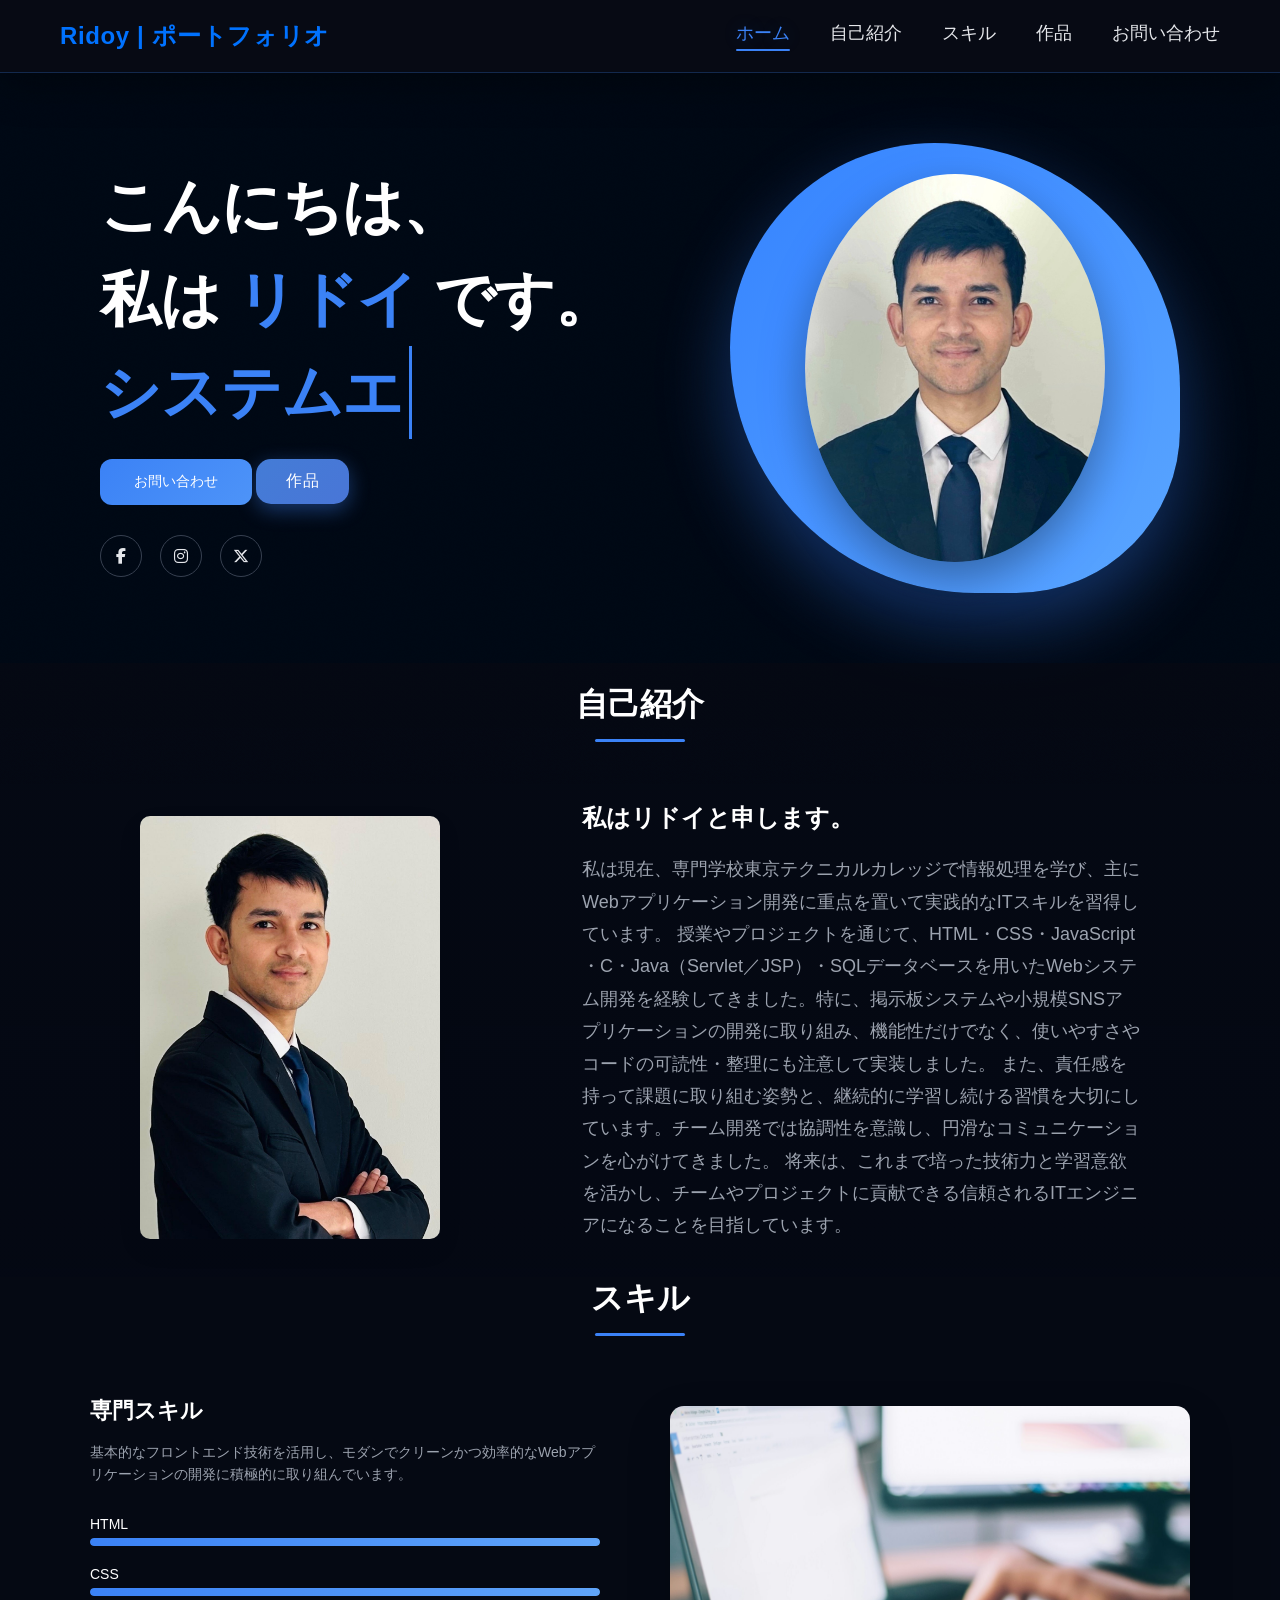
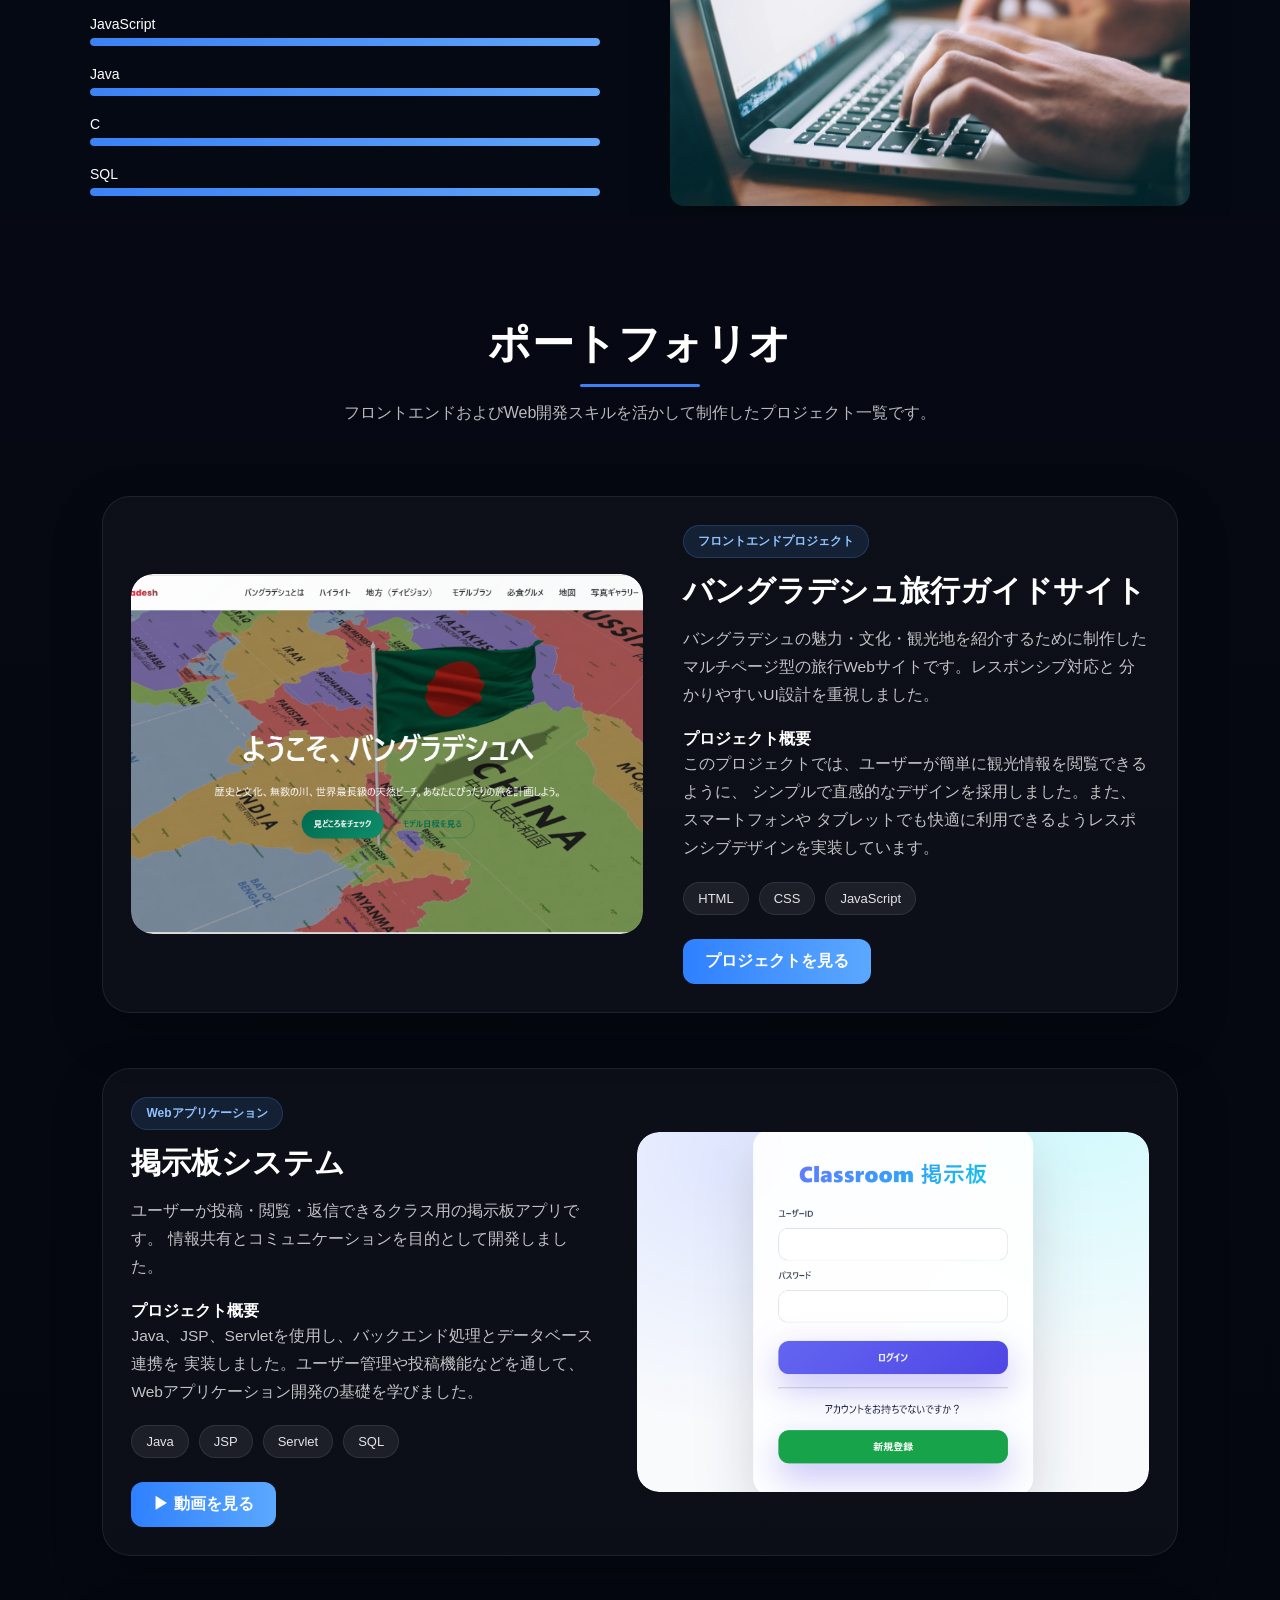
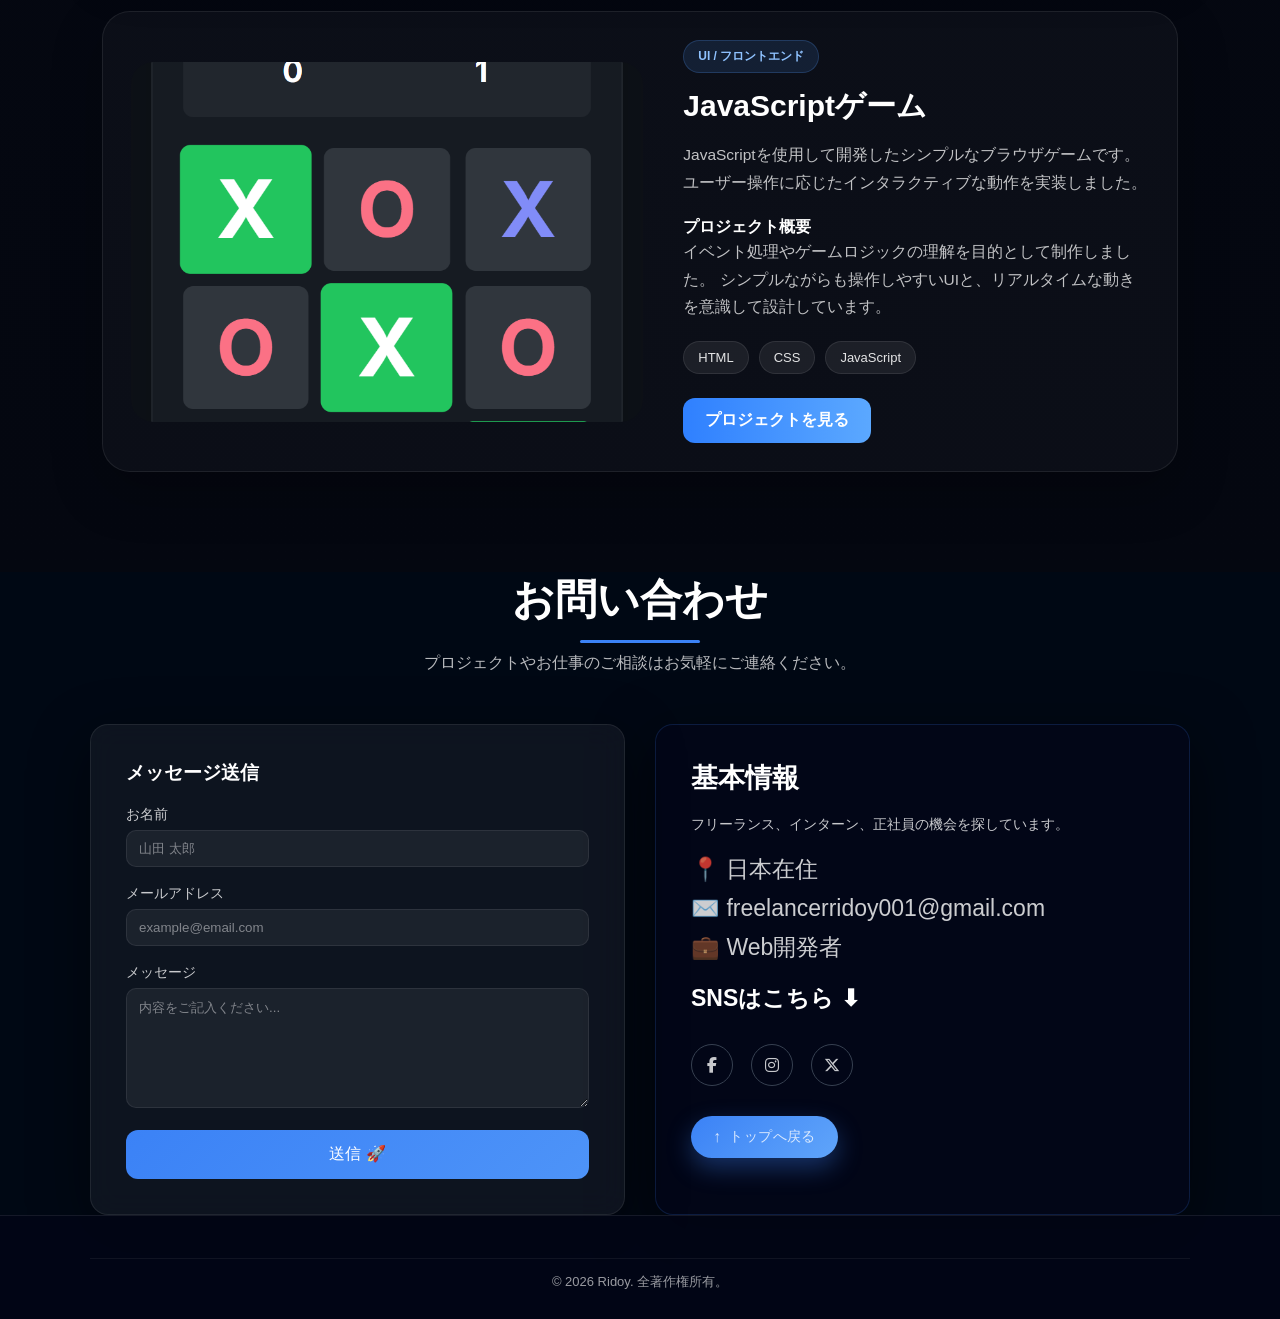
==== index.html @ 570abae8 "add portfolio files" ====
<!DOCTYPE html>
<html lang="ja">
<head>
  <meta charset="UTF-8">
  <title>Ridoy | Webデザイナー</title>
  <link rel="stylesheet" href="style.css">
  <link rel="stylesheet"
      href="https://cdnjs.cloudflare.com/ajax/libs/font-awesome/6.5.1/css/all.min.css">
</head>

<body data-theme="dark" id="top">
  <canvas id="particlesCanvas" aria-hidden="true"></canvas>
  <div class="scroll-progress" id="scrollProgress"></div>

<header class="navbar">
  <div class="logo">Ridoy | ポートフォリオ</div>
 <nav id="navLinks">
  <a class="active" href="#home">ホーム</a>
  <a href="#about">自己紹介</a>
  <a href="#skills">スキル</a>
  <a href="#work">作品</a>
  <a href="#contact">お問い合わせ</a>
</nav>
</header>

<section class="hero" id="home">
  <div class="hero-left">
    <h1 class="title">
      こんにちは、<br>
      私は <span class="accent">リドイ</span> です。<br>
      <span class="typing" id="typingRole" data-roles="システムエンジニア,Webデザイナー,プログラマー">Webデザイナー</span>
    </h1>

<button class="btn" id="contactBtn">お問い合わせ</button>

<a class="workbtn" href="#work">
  作品
</a>

    <div class="social">
      <a href="https://www.facebook.com/ridoyjapan" target="_blank" aria-label="Facebook">
        <i class="fab fa-facebook-f"></i>
      </a>

      <a href="https://www.instagram.com/ridoyjapan" target="_blank" aria-label="Instagram">
        <i class="fab fa-instagram"></i>
      </a>

      <a href="https://x.com/Ridoyx2001" target="_blank" aria-label="X">
        <i class="fab fa-x-twitter"></i>
      </a>
    </div>
  </div>

  <div class="hero-right">
    <div class="blob">
      <img src="images/Ridoy_latest.JPG" alt="プロフィール">
    </div>
  </div>
</section>

<section class="about-section" id="about">
  <h2>自己紹介</h2>

  <div class="about-content">
    <div class="about-image">
      <img src="images/Ridoy aboutnew.jpg" alt="プロフィール画像">
    </div>

    <div class="about-text">
      <h3>私はリドイと申します。</h3>
      <p>
        私は現在、専門学校東京テクニカルカレッジで情報処理を学び、主にWebアプリケーション開発に重点を置いて実践的なITスキルを習得しています。

授業やプロジェクトを通じて、HTML・CSS・JavaScript</br>・C・Java（Servlet／JSP）・SQLデータベースを用いたWebシステム開発を経験してきました。特に、掲示板システムや小規模SNSアプリケーションの開発に取り組み、機能性だけでなく、使いやすさやコードの可読性・整理にも注意して実装しました。

また、責任感を持って課題に取り組む姿勢と、継続的に学習し続ける習慣を大切にしています。チーム開発では協調性を意識し、円滑なコミュニケーションを心がけてきました。

将来は、これまで培った技術力と学習意欲を活かし、チームやプロジェクトに貢献できる信頼されるITエンジニアになることを目指しています。
      </p>
    </div>
  </div>
</section>

<section class="skills-section" id="skills">
  <h2>スキル</h2>

  <div class="skills-content">

    <div class="skills-left">
      <h3>専門スキル</h3>
      <p>
      基本的なフロントエンド技術を活用し、モダンでクリーンかつ効率的なWebアプリケーションの開発に積極的に取り組んでいます。
      </p>

      <div class="skill">
        <div class="skill-title">
          <span>HTML</span>
          
        </div>
        <div class="skill-bar">
          <div class="skill-progress html"></div>
        </div>
      </div>

      <div class="skill">
        <div class="skill-title">
          <span>CSS</span>
         
        </div>
        <div class="skill-bar">
          <div class="skill-progress css"></div>
        </div>
      </div>

      <div class="skill">
        <div class="skill-title">
          <span>JavaScript</span>
          
        </div>
        <div class="skill-bar">
          <div class="skill-progress js"></div>
        </div>
      </div>

      <div class="skill">
        <div class="skill-title">
          <span>Java</span>
          
        </div>
        <div class="skill-bar">
          <div class="skill-progress c"></div>
        </div>
      </div>

      <div class="skill">
        <div class="skill-title">
          <span>C</span>
          
        </div>
        <div class="skill-bar">
          <div class="skill-progress java"></div>
        </div>
      </div>

      <div class="skill">
        <div class="skill-title">
          <span>SQL</span>
          
        </div>
        <div class="skill-bar">
          <div class="skill-progress sql"></div>
        </div>
      </div>

    </div>

    <div class="skills-right">
      <img src="images/photo-1486312338219-ce68d2c6f44d.jpg" alt="スキル画像">
    </div>

  </div>
</section>

<section class="work-section reveal-scroll" id="work">

  <!-- HEADER -->
  <div class="work-header reveal-scroll">
    <h2 id="workTitle">ポートフォリオ</h2>
    <p id="workText">
      フロントエンドおよびWeb開発スキルを活かして制作したプロジェクト一覧です。
    </p>
  </div>

  <!-- WRAPPER -->
  <div class="portfolio-wrap">

    <!-- ================= PROJECT 1 ================= -->
    <div class="portfolio-item reveal-zoom"
         onclick="openProject(this)"
         data-link="bangladesh-home-page/index.html">

      <div class="portfolio-image">
        <img src="images/bd-home-page.png" alt="バングラデシュ旅行サイト" />
      </div>

      <div class="portfolio-content">

        <span class="project-tag">フロントエンドプロジェクト</span>

        <h3 class="project-title">バングラデシュ旅行ガイドサイト</h3>

        <p class="project-desc">
          バングラデシュの魅力・文化・観光地を紹介するために制作した
          マルチページ型の旅行Webサイトです。レスポンシブ対応と
          分かりやすいUI設計を重視しました。
        </p>

        <!-- ABOUT -->
        <div class="project-about-box">
          <h4>プロジェクト概要</h4>
          <p>
            このプロジェクトでは、ユーザーが簡単に観光情報を閲覧できるように、
            シンプルで直感的なデザインを採用しました。また、スマートフォンや
            タブレットでも快適に利用できるようレスポンシブデザインを実装しています。
          </p>
        </div>

        <div class="project-stack">
          <span>HTML</span>
          <span>CSS</span>
          <span>JavaScript</span>
        </div>

        <a href="bangladesh-home-page/index.html"
           class="project-btn"
           onclick="event.stopPropagation()">
          プロジェクトを見る
        </a>

      </div>
    </div>

    <!-- ================= PROJECT 2 ================= -->
    <div class="portfolio-item reverse reveal-zoom delay-1">

      <div class="portfolio-image">
        <img src="images/classroomapps.webp" alt="掲示板アプリ" />
      </div>

      <div class="portfolio-content">

        <span class="project-tag">Webアプリケーション</span>

        <h3 class="project-title">掲示板システム</h3>

        <p class="project-desc">
          ユーザーが投稿・閲覧・返信できるクラス用の掲示板アプリです。
          情報共有とコミュニケーションを目的として開発しました。
        </p>

        <!-- ABOUT -->
        <div class="project-about-box">
          <h4>プロジェクト概要</h4>
          <p>
            Java、JSP、Servletを使用し、バックエンド処理とデータベース連携を
            実装しました。ユーザー管理や投稿機能などを通して、
            Webアプリケーション開発の基礎を学びました。
          </p>
        </div>

        <div class="project-stack">
          <span>Java</span>
          <span>JSP</span>
          <span>Servlet</span>
          <span>SQL</span>
        </div>

        <a href="#"
           class="project-btn"
           onclick="event.stopPropagation(); openVideo(event)">
          ▶ 動画を見る
        </a>

      </div>
    </div>

    <!-- ================= PROJECT 3 ================= -->
    <div class="portfolio-item reveal-zoom delay-2"
         onclick="openProject(this)"
         data-link="game/index.html">

      <div class="portfolio-image">
        <img src="images/game.png" alt="ゲーム画面" />
      </div>

      <div class="portfolio-content">

        <span class="project-tag">UI / フロントエンド</span>

        <h3 class="project-title">JavaScriptゲーム</h3>

        <p class="project-desc">
          JavaScriptを使用して開発したシンプルなブラウザゲームです。
          ユーザー操作に応じたインタラクティブな動作を実装しました。
        </p>

        <!-- ABOUT -->
        <div class="project-about-box">
          <h4>プロジェクト概要</h4>
          <p>
            イベント処理やゲームロジックの理解を目的として制作しました。
            シンプルながらも操作しやすいUIと、リアルタイムな動きを意識して設計しています。
          </p>
        </div>

        <div class="project-stack">
          <span>HTML</span>
          <span>CSS</span>
          <span>JavaScript</span>
        </div>

        <a href="game/index.html"
   class="project-btn"
   onclick="event.stopPropagation()">
  プロジェクトを見る
</a>

      </div>
    </div>

  </div>
</section>

<!-- VIDEO MODAL -->
<div id="videoModal" class="video-modal">
  <div class="video-content">
    <span class="close-video" onclick="closeVideo()">×</span>
    <video id="projectVideo" controls>
      <source src="videos/紹介ムービー（D班）.mp4" type="video/mp4">
    </video>
  </div>
</div>
<section class="contact-section" id="contact">
  <div class="contact-header">
    <h2>お問い合わせ</h2>
    <p>プロジェクトやお仕事のご相談はお気軽にご連絡ください。</p>
  </div>

  <div class="contact-grid">

    <div class="contact-card glass">
      <h3>メッセージ送信</h3>

      <form>
        <div class="form-group">
          <label>お名前</label>
          <input type="text" placeholder="山田 太郎" required>
        </div>

        <div class="form-group">
          <label>メールアドレス</label>
          <input type="email" placeholder="example@email.com" required>
        </div>

        <div class="form-group">
          <label>メッセージ</label>
          <textarea rows="5" placeholder="内容をご記入ください..." required></textarea>
        </div>

        <button type="submit" class="send-btn">送信 🚀</button>
      </form>
    </div>

    <div class="contact-card info dark">
      <h3>基本情報</h3>
      <p class="muted">
        フリーランス、インターン、正社員の機会を探しています。
      </p>

      <div class="info-list">
        <div class="info-item">📍 日本在住</div>
        <div class="info-item">✉️ freelancerridoy001@gmail.com</div>
        <div class="info-item">💼 Web開発者</div>
      </div>

      <h4 class="connnect-me">SNSはこちら ⬇ </h4>

      <div class="social">
        <a href="https://www.facebook.com/ridoyjapan" target="_blank">
          <i class="fab fa-facebook-f"></i>
        </a>

        <a href="https://www.instagram.com/ridoyjapan" target="_blank">
          <i class="fab fa-instagram"></i>
        </a>

        <a href="https://x.com/ridoyx2001" target="_blank">
          <i class="fab fa-x-twitter"></i>
        </a>
      </div>

     <a href="#top" class="back-top-btn">トップへ戻る</a>
    </div>

  </div>
</section>

<footer class="site-footer">
  <div class="footer-bottom">
    <p>© <span id="year"></span> Ridoy. 全著作権所有。</p>
  </div>
</footer>

<script src="script.js"></script>
</body>
</html>
---- style.css ----
/* =========================================================
   UPDATED FULL CSS (MERGED + CLEANED + EXTRA OPTIONS)
   - Light theme vars (default)
   - Dark theme via body[data-theme="dark"] (you can set it in HTML)
   - Removed duplicate/conflicting rules (skills progress, etc.)
   - Added: container/section utilities, card utilities, grain, scroll progress,
            better responsive, focus styles, smooth scroll, animations
========================================================= */

/* ================= RESET & BASE ================= */
*{
  margin:0;
  padding:0;
  box-sizing:border-box;
  font-family: Arial, sans-serif;
}

/* Smooth scroll + navbar offset when jumping to #sections */
html{ scroll-behavior: smooth; scroll-padding-top: 90px; }



header,
section,
footer {
  position: relative;
  z-index: 1;
}




/* ================= THEME VARIABLES ================= */
/* LIGHT (default) */
:root{
  --primary:#3b82f6;
  --primary-light:#60a5fa;

  --text-main:#e5e7eb;
  --text-muted:#9ca3af;

  --bg-main:#070a14;
  --bg-soft:#111827;

  --card:#020617;
  --border:rgba(59,130,246,0.18);

  --shadow: 0 18px 60px rgba(0,0,0,0.55);
}

/* DARK (enable by: <body data-theme="dark"> ) */
body[data-theme="dark"]{
  --text-main:#e5e7eb;
  --text-muted:#9ca3af;

  --bg-main:#0b0b0b;
  --bg-soft:#111827;

  --card:#020617;
  --border:rgba(59,130,246,0.18);

  --shadow: 0 18px 60px rgba(0,0,0,0.55);
}

/* Body */
body{
  background: #000814;
  position: relative;
}

/* ================= UTILITIES ================= */
.container{
  width: min(1100px, 92%);
  margin: 0 auto;
}
.section{
  padding: 96px 0;
}
.section-title{
  text-align:center;
  font-size: 34px;
  color: var(--primary);
  margin-bottom: 56px;
}


.section-title::after{
  content:"";
  display:block;
  width: 88px;
  height: 3px;
  background: var(--primary);
  margin: 12px auto 0;
  border-radius: 99px;
}

/* Card utilities */
.card{
  background: var(--card);
  border: 1px solid var(--border);
  border-radius: 18px;
  box-shadow: var(--shadow);
}
.card.glass{
  background: rgba(255,255,255,0.06);
  backdrop-filter: blur(14px);
  border: 1px solid rgba(255,255,255,0.10);
}

/* ================= SCROLL PROGRESS BAR (optional) ================= */
.scroll-progress{
  position: fixed;
  top: 0;
  left: 0;
  height: 3px;
  width: 0%;
  background: linear-gradient(90deg, var(--primary), var(--primary-light));
  z-index: 2000;
}

/* ================= NAVBAR ================= */
.navbar{
  display:flex;
  justify-content:space-between;
  align-items:center;
  padding:20px 60px;

  position:sticky;
  top:0;
  z-index:1000;

  background: rgba(255,255,255,.85);
  backdrop-filter: blur(10px);
  border-bottom: 1px solid var(--border);

  box-shadow: 0 10px 40px rgba(0,0,0,0.12);

  animation: navDrop .7s ease both;
}
body[data-theme="dark"] .navbar{
  background: #070a14;
  border-bottom: 1px solid rgba(59,130,246,0.25);
  box-shadow: 0 10px 40px rgba(0,0,0,0.35);
}

/* Navbar drop on load */
@keyframes navDrop{
  from{ transform: translateY(-12px); opacity: 0; }
  to  { transform: translateY(0); opacity: 1; }
}

/* Logo */
.logo{
  font-weight:700;
  font-size:24px;
  letter-spacing:.6px;
  cursor:pointer;
  color: #0072ff;
}
.logo:hover{
  text-shadow:
    0 0 6px rgba(37,99,235,.55),
    0 0 14px rgba(59,130,246,.4);
}

/* Nav links */
.navbar nav{
  display:flex;
  align-items:center;
  flex-wrap: wrap;
  gap: 8px;
}

.navbar nav a{
  margin-left:32px;
  text-decoration:none;
  color: var(--text-main);
  font-size:18px;
  position:relative;
  padding-bottom:6px;

  transition: color .3s ease, transform .25s ease;
}
.navbar nav a:hover{
  color: var(--primary);
  transform: translateY(-2px);
}

/* underline animation */
.navbar nav a::after{
  content:"";
  position:absolute;
  left:50%;
  bottom:0;
  width:0;
  height:2px;
  background: var(--primary);
  border-radius:2px;
  transition:.3s ease;
  transform:translateX(-50%);
}
.navbar nav a:hover::after{ width:100%; }

/* active */
.navbar nav a.active{
  color: var(--primary);
  text-shadow: 0 0 18px rgba(59,130,246,0.25);
}
.navbar nav a.active::after{ width:100%; }

/* ================= HERO SECTION ================= */
.hero{
  display:flex;
  align-items:center;
  justify-content:space-between;
  padding: 70px 10px;
  width: min(1100px, 92%);
  margin: 0 auto;
}

.hero-left{
  max-width: 620px;
}

/* Title */
.title{
  font-size: clamp(34px, 4.2vw, 54px);
  margin: 0 0 14px;
  line-height: 1.05;
  letter-spacing: -0.5px;
  color: white;
}


/* Accent */
.accent{ color: var(--primary); }

/* Main hero heading (use clamp for responsive) */
.hero-left h1{
  font-size: clamp(48px, 6vw, 60px);
  line-height: 1.55;
  margin-bottom: 10px;
  animation: heroGlow 6s ease-in-out infinite;
}
@keyframes heroGlow{
  0%,100%{ text-shadow: 0 0 0 rgba(59,130,246,0); }
  50%{ text-shadow: 0 0 28px rgba(59,130,246,0.20); }
}
.hero-left span{ color: var(--primary); }

/* Typing animation */
.typing{
  color: var(--text-main);
  display:inline-block;
  white-space:nowrap;
  border-right: 3px solid var(--primary);
  padding-right: 6px;
  min-width: 1ch;
  animation: blink .7s step-end infinite;
}

@keyframes blink{
  50% { border-color: transparent; }
}
/* Buttons */
.btn{
  margin-top: 10px;
  border:none;
  padding: 14px 34px;
  border-radius: 12px;
  font-size: 14px;
  cursor:pointer;

  color:#fff;
  background: linear-gradient(135deg, var(--primary), var(--primary-light));
  background-size: 200% 200%;
  animation: gradientMove 6s ease infinite;

  transition: transform .2s ease, box-shadow .2s ease;
  position: relative;
  overflow: hidden;
}


.btn:hover{
  transform: translateY(-2px);
  box-shadow: 0 12px 30px rgba(59,130,246,0.45);
}
@keyframes gradientMove{
  0%{ background-position: 0% 50%; }
  50%{ background-position: 100% 50%; }
  100%{ background-position: 0% 50%; }
}

.workbtn {
  display: inline-block;
  padding: 12px 30px;
  font-size: 16px;
  font-weight: 400;
  color: #fff;
  background: linear-gradient(135deg, #447cd6, #4976d7);
  border-radius: 15px;
  text-decoration: none;
  letter-spacing: 0.5px;
  transition: all 0.3s ease;
  box-shadow: 0 6px 20px rgba(59,130,246,0.4);
}

.workbtn:hover {
  transform: translateY(-3px);
  box-shadow: 0 12px 28px rgba(59,130,246,0.6);
}



/* Button shine */
.btn::after{
  content:"";
  position:absolute;
  top:-30%;
  left:-60%;
  width:40%;
  height:160%;
  background: rgba(255,255,255,0.18);
  transform: skewX(-18deg);
  filter: blur(2px);
  opacity:0;
  transition: opacity .25s ease, left .6s ease;
}
.btn:hover::after{
  opacity:1;
  left:140%;
}

/* Extra button options */
.btn.secondary{
  background: rgba(96,165,250,0.14);
  color: var(--text-main);
  border: 1px solid rgba(96,165,250,0.28);
  animation: none;
}
.btn.secondary:hover{
  box-shadow: 0 14px 34px rgba(59,130,246,0.22);
}
.btn.outline{
  background: transparent;
  border: 1px solid rgba(96,165,250,0.45);
  color: var(--text-main);
  animation: none;
}
.btn.outline:hover{
  background: rgba(96,165,250,0.12);
}
.btn.sm{
  padding: 10px 18px;
  border-radius: 10px;
  font-size: 13px;
}

/* Social links */
.social{
  margin-top: 30px;
  display:flex;
  gap:18px;
}
.social a{
  width:42px;
  height:42px;
  border: 1px solid #343333;
  border-radius: 50%;
  display:flex;
  align-items:center;
  justify-content:center;
  text-decoration:none;
  color: var(--text-main);
  font-size:16px;
  transition: all .3s ease;
  position: relative;
  overflow: visible;
}
body[data-theme="dark"] .social a{
  border-color:#374151;
}
.social a:hover{
  background: var(--primary);
  color:#fff;
  border-color: var(--primary);
  transform: translateY(-3px);
}

/* Social rotating ring */
.social a::before{
  content:"";
  position:absolute;
  inset:-3px;
  border-radius: 999px;
  border: 1px solid rgba(96,165,250,0.0);
  transform: rotate(0deg);
  transition: border-color .25s ease;
}
.social a:hover::before{
  border-color: rgba(96,165,250,0.55);
  animation: ringSpin 1.1s linear infinite;
}
@keyframes ringSpin{ to{ transform: rotate(360deg); } }

/* Hero image blob */
.hero-right .blob{
  width:450px;
  height:450px;
  background: linear-gradient(135deg, var(--primary), var(--primary-light));
  border-radius:50% 60% 40% 60%;
  display:flex;
  align-items:center;
  justify-content:center;
  box-shadow: 0 30px 70px rgba(59,130,246,.35);

  will-change: transform, border-radius;
  filter: saturate(1.1);
  animation: float 3.5s ease-in-out infinite, blobMorph 9s ease-in-out infinite;
  transition: transform .4s ease, box-shadow .4s ease;
}
@keyframes float{
  0%{ transform: translateY(0); }
  50%{ transform: translateY(-24px); }
  100%{ transform: translateY(0); }
}
@keyframes blobMorph{
  0%   { border-radius: 50% 60% 40% 60%; }
  33%  { border-radius: 55% 45% 60% 40%; }
  66%  { border-radius: 45% 65% 35% 55%; }
  100% { border-radius: 50% 60% 40% 60%; }
}
.hero-right .blob:hover{
  transform: translateY(-30px) scale(1.03);
  box-shadow: 0 35px 70px rgba(59,110,245,.45);
  animation-play-state: paused;
}

/* Profile image */
.hero-right img{
  width:300px;
  border-radius:50%;
  transition: transform .4s ease;
  box-shadow: 0 18px 45px rgba(0,0,0,0.35);
}
.hero-right .blob:hover img{ transform: scale(1.05); }

/* ================= ABOUT SECTION ================= */
.about-section{
  padding: 20px 20px;
  background: linear-gradient(180deg,
    rgba(6, 9, 19, 0.78),
    rgba(6, 9, 19, 0.65)
  );
}
.about-section h2{
  font-size: 32px;
  color: white;
  margin-bottom: 60px;
  text-align:center;
  position: relative;

}
.about-section h2::after{
  content:"";
  display:block;
  width:90px;
  height:3px;
  background: var(--primary);
  margin: 12px auto 0;
  border-radius:2px;
}

.about-content{
  max-width: 1000px;
  margin: 0 auto;
  display:grid;
  grid-template-columns: 1fr 1.5fr;
  gap: 70px;
  align-items:center;
  width: min(1100px, 92%);
}

.about-image img{
  width:100%;
  max-width:300px;
  border-radius:10px;
  box-shadow: 0 10px 25px rgba(0,0,0,0.08);
  transition: transform .45s ease, box-shadow .45s ease;
}
.about-image img:hover{
  transform: rotate(-1.5deg) scale(1.03);
  box-shadow: 0 18px 40px rgba(59,130,246,0.20);
}

.about-text{ text-align:left; }
.about-text h3{
  font-size: 24px;
  margin-bottom: 20px;
  line-height: 1.3;
  color: #ffffff;   /* এটা যোগ করো */
}
.about-text p{
  font-size: 18px;
  line-height: 1.8;
  color: var(--text-muted);
  margin-bottom: 15px;
}

/* ================= SKILLS SECTION ================= */
.skills-section{
  background: rgba(7,10,20,0.72);
}

.skills-section h2{
  text-align:center;
  font-size: 32px;
  color: #ffffff;
  margin-bottom: 60px;
}

.skills-section h2::after{
  content:"";
  display:block;
  width:90px;
  height:3px;
  background: #3b82f6;
  margin: 12px auto 0;
  border-radius:2px;
}

/* Layout */
.skills-content{
  max-width: 1100px;
  margin: 0 auto;
  display: grid;
  grid-template-columns: 1fr 520px;
  gap: 70px;
  align-items: center;
}

/* Left */
.skills-left h3{
  font-size: 22px;
  margin-bottom: 15px;
  color: white;
}

.skills-left p{
  font-size: 14px;
  color: #9ca3af;
  margin-bottom: 30px;
  line-height: 1.6;
}

/* Skill item */
.skill{
  margin-bottom: 20px;
}

.skill-title{
  display:flex;
  justify-content:space-between;
  font-size: 14px;
  margin-bottom: 6px;
  color: white;
}

/* Progress bar */
.skill-bar{
  width:100%;
  height:8px;
  background: #1f2937;
  border-radius: 10px;
  overflow:hidden;
}

.skill-progress{
  height:100%;
  border-radius:10px;
  width: 0;
  background: linear-gradient(90deg, #3b82f6, #60a5fa);
  animation: fillBar 1.2s ease forwards;
}


@keyframes fillBar{
  to{ width: var(--w); }
}

/* Right Image */
.skills-right{
  display:flex;
  justify-content:center;
  align-items:center;
}

.skills-right img{
  width:100%;
  max-width:520px;
  height:400px;
  object-fit:cover;
  border-radius:14px;
  box-shadow: 0 18px 45px rgba(0,0,0,0.18);
  transition: .4s;
}

.skills-right img:hover{
  transform: translateY(-8px) scale(1.02);
  box-shadow: 0 26px 70px rgba(59,130,246,0.18);
}

/* Responsive */
@media (max-width: 992px){
  .skills-content{
    grid-template-columns: 1fr;
    gap: 40px;
  }

  .skills-right img{
    height:260px;
  }
}

/* ================= WORK ================= */
.work-section{
  padding:100px 8%;
  background:linear-gradient(180deg, rgba(6, 9, 19, 0.95), rgba(4, 7, 16, 1));
  color:#fff;
  position:relative;
}


.work-header{
  text-align:center;
  margin-bottom:70px;
}

.work-header h2{
  font-size:42px;
  font-weight:800;
  margin-bottom:12px;
  letter-spacing:0.5px;
}

.work-header h2::after{
  content:"";
  display:block;
  width:120px;
  height:3px;
  background: var(--primary);
  margin: 12px auto 0;
  border-radius:2px;
}

.work-header p{
  max-width:650px;
  margin:0 auto;
  color:rgba(255,255,255,0.72);
  line-height:1.7;
  font-size:16px;
}

.portfolio-wrap{
  display:flex;
  flex-direction:column;
  gap:55px;
  max-width:1200px;
  margin:auto;
}

.portfolio-item{
  display:grid;
  grid-template-columns:1.1fr 1fr;
  align-items:center;
  gap:40px;
  background:rgba(255,255,255,0.03);
  border:1px solid rgba(255,255,255,0.08);
  border-radius:28px;
  padding:28px;
  overflow:hidden;
  box-shadow:0 20px 50px rgba(0,0,0,0.25);
  transition:
    transform 0.35s ease,
    box-shadow 0.35s ease,
    border-color 0.35s ease,
    background 0.35s ease;
  position:relative;
  transform-style:preserve-3d;
  cursor:pointer;
}

.portfolio-item::before{
  content:"";
  position:absolute;
  inset:0;
  border-radius:28px;
  background:linear-gradient(135deg, rgba(59,130,246,0.10), transparent 35%, transparent 65%, rgba(96,165,250,0.08));
  opacity:0;
  transition:opacity 0.35s ease;
  pointer-events:none;
}

.portfolio-item:hover::before{
  opacity:1;
}

.portfolio-item:hover{
  transform:translateY(-8px);
  border-color:rgba(83, 156, 255, 0.35);
  background:rgba(255,255,255,0.045);
  box-shadow:
    0 24px 60px rgba(0,0,0,0.40),
    0 0 0 1px rgba(96,165,250,0.12),
    0 0 30px rgba(59,130,246,0.10);
}

.portfolio-item.reverse{
  grid-template-columns:1fr 1.1fr;
}

.portfolio-item.reverse .portfolio-image{
  order:2;
}

.portfolio-item.reverse .portfolio-content{
  order:1;
}

.portfolio-image{
  position:relative;
  border-radius:22px;
  overflow:hidden;
}

.portfolio-image img{
  width:100%;
  height:360px;
  object-fit:cover;
  display:block;
  border-radius:22px;
  transition:transform 0.5s ease, filter 0.5s ease;
}

.portfolio-item:hover .portfolio-image img{
  transform:scale(1.06);
  filter:brightness(1.05) contrast(1.05);
}

.portfolio-content{
  text-align:left;
}

.project-tag{
  display:inline-block;
  margin-bottom:14px;
  padding:7px 14px;
  font-size:12px;
  font-weight:600;
  border-radius:999px;
  color:#8fc2ff;
  background:rgba(84, 155, 255, 0.12);
  border:1px solid rgba(84, 155, 255, 0.22);
}

.portfolio-content h3{
  font-size:30px;
  margin-bottom:16px;
  font-weight:800;
  line-height:1.25;
}

.portfolio-content p{
  color:rgba(255,255,255,0.75);
  line-height:1.8;
  font-size:15.5px;
  margin-bottom:20px;
}

.project-stack{
  display:flex;
  flex-wrap:wrap;
  gap:10px;
  margin-bottom:24px;
}

.project-stack span{
  padding:8px 14px;
  border-radius:999px;
  background:rgba(255,255,255,0.07);
  border:1px solid rgba(255,255,255,0.09);
  font-size:13px;
  color:rgba(255,255,255,0.88);
}

.project-btn{
  display:inline-block;
  text-decoration:none;
  color:#fff;
  background:linear-gradient(90deg, #2f80ff, #5ba8ff);
  padding:12px 22px;
  border-radius:12px;
  font-weight:700;
  transition:transform 0.3s ease, box-shadow 0.3s ease;
  position:relative;
  z-index:2;
}

.project-btn:hover{
  transform:translateY(-2px);
  box-shadow:0 12px 24px rgba(47,128,255,0.28);
}

.video-modal{
  position: fixed;
  top:0;
  left:0;
  width:100%;
  height:100%;
  background: rgba(0,0,0,0.8);
  display:none;
  justify-content:center;
  align-items:center;
  z-index:9999;
}

.video-modal.active{
  display:flex;
}

.video-content{
  position:relative;
  width:80%;
  max-width:1000px;
}

.video-content video{
  width:100%;
  border-radius:10px;
}

.close-btn{
  position:absolute;
  top:-40px;
  right:0;
  font-size:30px;
  color:white;
  cursor:pointer;
}
/* ================= CONTACT SECTION ================= */
.contact-section{
  background: linear-gradient(135deg,
   rgba(1, 0, 5, 0.86),
   rgba(0, 0, 0, 0.86),
  );
}
.contact-header{
  text-align:center;
  margin-bottom: 50px;
}
.contact-header h2{
  font-size: 42px;
  margin-bottom: 10px;
  color: #fff;              /* ADD */
}

.contact-header h2::after{
  content:"";
  display:block;
  width:120px;
  height:3px;
  background: var(--primary);
  margin: 12px auto 0;
  border-radius:2px;
}
.contact-header p{
  color: rgba(255,255,255,0.72);   /* UPDATE */
}


.contact-grid{
  max-width: 1100px;
  margin: auto;
  display:grid;
  grid-template-columns: 1fr 1fr;
  gap: 30px;
  width: min(1100px, 92%);
}

.contact-card{
  padding: 35px;
  border-radius: 18px;
}

.contact-card.dark{
  background: #020617;
  border: 1px solid rgba(59,130,246,0.18);
  box-shadow: 0 18px 60px rgba(0,0,0,0.55);
    font-size: 23px;
}

.contact-card.glass{
  background: rgba(255,255,255,0.05);
  backdrop-filter: blur(14px);
  border: 1px solid rgba(255,255,255,0.08);
  box-shadow: 0 18px 60px rgba(0,0,0,0.45);
}

.contact-card h3{
  margin-bottom: 20px;
  color: #fff;                       /* ADD */
}

.contact-card p,
.contact-card li,
.contact-card span,
.contact-card a{
  color: rgba(255,255,255,0.78);     /* ADD */
}

.contact-card h4{
  color: #ffffff;
}

.form-group{ margin-bottom: 18px; }
.form-group label{
  display:block;
  margin-bottom: 6px;
  font-size: 14px;
  color: rgba(255,255,255,0.78);     /* UPDATE */
}
.form-group input,
.form-group textarea{
  width:100%;
  padding: 10px 12px;
  border-radius: 10px;
  border: 1px solid rgba(255,255,255,0.08);  /* ADD */
  outline: none;
  background: rgba(255,255,255,0.06);        /* UPDATE */
  color: #fff;
}
.form-group input::placeholder,
.form-group textarea::placeholder{
  color: rgba(255,255,255,0.45);             /* UPDATE */
}
.form-group textarea{
  min-height: 120px;
  resize: vertical;
}

/* Focus glow */
.form-group input:focus,
.form-group textarea:focus{
  box-shadow: 0 0 0 3px rgba(59,130,246,0.22), 0 0 22px rgba(59,130,246,0.18);
}

/* Form state helpers */
.input-success{ box-shadow: 0 0 0 3px rgba(34,197,94,0.22) !important; }
.input-error{ box-shadow: 0 0 0 3px rgba(239,68,68,0.22) !important; }
.form-msg{ margin-top:10px; font-size:14px; }
.form-msg.success{ color:#22c55e; }
.form-msg.error{ color:#ef4444; }

.send-btn{
  width:100%;
  padding: 14px;
  border:none;
  border-radius: 12px;
  color:#fff;
  font-size: 16px;
  cursor:pointer;

  background: linear-gradient(135deg, var(--primary), var(--primary-light));
  background-size: 200% 200%;
  animation: gradientMove 6s ease infinite;

  transition: transform .2s ease;
  position: relative;
  overflow: hidden;
}
.send-btn:hover{ transform: translateY(-2px); }

/* Shine */
.send-btn::after{
  content:"";
  position:absolute;
  top:-30%;
  left:-60%;
  width:40%;
  height:160%;
  background: rgba(255,255,255,0.18);
  transform: skewX(-18deg);
  filter: blur(2px);
  opacity:0;
  transition: opacity .25s ease, left .6s ease;
}
.send-btn:hover::after{
  opacity:1;
  left:140%;
}

.muted{
  color:#aaa;
  font-size: 14px;
}
.info-list{ margin: 20px 0; }
.info-item{
  margin-bottom: 10px;
  color: rgba(255,255,255,0.80);     /* ADD */
}
.muted{
  color: rgba(255,255,255,0.70);     /* UPDATE */
}

/* Social icons (contact) */
.social-icons{
  display:flex;
  gap: 12px;
  margin-top: 15px;
}
.social-icons a{
  width:40px;
  height:40px;
  background: #222;
  border-radius: 50%;
  display:flex;
  align-items:center;
  justify-content:center;
  color:#fff;
  text-decoration:none;
  font-size: 18px;
  transition: background .2s, transform .2s;
  position: relative;
  overflow: visible;
}
.social-icons a:hover{
  background: var(--primary);
  transform: translateY(-3px);
}
.social-icons a::before{
  content:"";
  position:absolute;
  inset:-3px;
  border-radius: 999px;
  border: 1px solid rgba(96,165,250,0.0);
  transform: rotate(0deg);
  transition: border-color .25s ease;
}
.social-icons a:hover::before{
  border-color: rgba(96,165,250,0.55);
  animation: ringSpin 1.1s linear infinite;
}

/* ================= BACK TO TOP BUTTON ================= */
.back-top-btn{
  display: inline-flex;
  align-items: center;
  gap: 8px;

  margin-top: 30px;
  padding: 12px 22px;

  font-size: 14px;
  font-weight: 500;
  letter-spacing: 0.4px;

  color: white;
  text-decoration: none;

  background: linear-gradient(135deg, var(--primary), var(--primary-light));
  border-radius: 999px;
  box-shadow: 0 10px 25px rgba(59,130,246,0.35);

  transition: transform .25s ease, box-shadow .25s ease, background .25s ease;

  animation: topPulse 3.4s ease-in-out infinite;
}
.back-top-btn:hover{
  transform: translateY(-4px);
  box-shadow: 0 18px 45px rgba(59,130,246,0.55);
  background: linear-gradient(135deg, #2563eb, #3b82f6);
  animation-play-state: paused;
}
.back-top-btn:active{
  transform: translateY(-1px);
  box-shadow: 0 8px 18px rgba(59,130,246,0.4);
}
.back-top-btn::before{
  content:"↑";
  font-size: 16px;
  transition: transform .25s ease;
}
.back-top-btn:hover::before{ transform: translateY(-2px); }

@keyframes topPulse{
  0%,100%{ transform: translateY(0); }
  50%{ transform: translateY(-6px); }
}
.back-top-btn.fixed{
  position: fixed;
  right: 18px;
  bottom: 18px;
  z-index: 1200;
}

/* ================= REVEAL ANIMATION ================= */
.reveal{
  opacity: 0;
  transform: translateY(18px);
  transition: opacity .7s ease, transform .7s ease;
}
.reveal.show{
  opacity: 1;
  transform: translateY(0);
}

/* ================= STARS / GLOW BACKGROUND HELPER ================= */
.stars{
  position: relative;
  overflow: hidden;
}
.stars::before{
  content:"";
  position:absolute;
  inset:0;
  background:
    radial-gradient(circle at 20% 30%, rgba(96,165,250,.18), transparent 40%),
    radial-gradient(circle at 80% 20%, rgba(59,130,246,.12), transparent 45%),
    radial-gradient(circle at 55% 75%, rgba(96,165,250,.10), transparent 40%);
  pointer-events:none;
  animation: starsMove 10s ease-in-out infinite;
}
@keyframes starsMove{
  0%,100%{ transform: translateY(0); }
  50%{ transform: translateY(-18px); }
}

/* ================= GRAIN TEXTURE (premium) ================= */
body::before{
  content:"";
  position: fixed;
  inset: 0;
  pointer-events:none;
  opacity: 0.06;
  background-image: url("data:image/svg+xml,%3Csvg xmlns='http://www.w3.org/2000/svg' width='140' height='140'%3E%3Cfilter id='n'%3E%3CfeTurbulence type='fractalNoise' baseFrequency='.8' numOctaves='3' stitchTiles='stitch'/%3E%3C/filter%3E%3Crect width='140' height='140' filter='url(%23n)' opacity='.35'/%3E%3C/svg%3E");
  mix-blend-mode: overlay;
}

/* ================= KEYBOARD FOCUS (ACCESSIBILITY) ================= */
.btn:focus-visible,
.send-btn:focus-visible,
.navbar nav a:focus-visible,
.social a:focus-visible,
.social-icons a:focus-visible,
.back-top-btn:focus-visible{
  outline: 2px solid var(--primary);
  outline-offset: 3px;
}

/* ================= SCROLLBAR ================= */
::-webkit-scrollbar{ width: 10px; }
::-webkit-scrollbar-track{ background: #0b0b0b; }
::-webkit-scrollbar-thumb{
  background: rgba(96,165,250,0.35);
  border-radius: 999px;
}
::-webkit-scrollbar-thumb:hover{
  background: rgba(96,165,250,0.55);
}
*{
  scrollbar-width: thin;
  scrollbar-color: rgba(96,165,250,0.45) #0b0b0b;
}

/* ================= RESPONSIVE ================= */
@media(max-width:900px){
  .navbar{ padding:16px 24px; }
  .navbar nav a{ margin-left:20px; font-size:16px; }

  .hero{
    flex-direction:column-reverse;
    text-align:center;
  }
  .hero-right .blob{
    width:320px;
    height:320px;
    margin-bottom:30px;
  }
  .hero-right img{ width:240px; }
  .social{ justify-content:center; }

  .about-content{ grid-template-columns: 1fr; gap: 40px; text-align:center; }
  .about-text{ text-align:center; }

  .skills-content{ grid-template-columns: 1fr; }
  .skills-right{ margin-top: 40px; }
  .skills-right img{ width: 100%; }

  .work-grid{
    grid-template-columns: 1fr;
    gap: 30px;
  }
  .contact-grid{ grid-template-columns: 1fr; }
}

@media (max-width: 600px){
  .navbar{ padding: 14px 16px; }
  .logo{ font-size: 20px; }
  .navbar nav a{ margin-left: 14px; font-size: 15px; }

  .work-header h2{ font-size: 34px; }
}

@media (max-width: 420px){
  .hero{ padding: 56px 16px; }
  .hero-right .blob{ width: 260px; height: 260px; }
  .hero-right img{ width: 200px; }
  .social a{ width: 38px; height: 38px; }
}

/* ================= REDUCED MOTION ================= */
@media (prefers-reduced-motion: reduce){
  *{
    animation-duration: 0.01ms !important;
    animation-iteration-count: 1 !important;
    transition-duration: 0.01ms !important;
    scroll-behavior: auto !important;
  }
  .skills-section::before{ animation: none !important; }
}

.reveal-up{
  opacity: 0;
  transform: translateY(18px);
  transition: opacity .8s ease, transform .8s ease;
}
.reveal-up.show{
  opacity: 1;
  transform: translateY(0);
}

#particlesCanvas{
  position: fixed;
  top: 0;
  left: 0;
  width: 100%;
  height: 100%;
  z-index: 0;
  pointer-events: none;
}

/* ================= FOOTER ================= */
.site-footer{
  position: relative;
  z-index: 1;
  padding: 28px 20px;
  background: rgba(2,6,23,0.78);
  border-top: 1px solid rgba(255,255,255,0.08);
}

.footer-inner{
  width: min(1100px, 92%);
  margin: 0 auto;
  display:flex;
  justify-content: space-between;
  align-items:center;
  gap: 18px;
  flex-wrap: wrap;
}

.footer-left{
  display:flex;
  align-items:center;
  gap: 10px;
  color: rgba(255,255,255,0.85);
  font-size: 14px;
}

.footer-logo{
  font-weight: 800;
  color: #fff;
  letter-spacing: .5px;
}
.footer-dot{ opacity: .6; }
.footer-tag{ opacity: .8; }

.footer-right{
  display:flex;
  gap: 14px;
  flex-wrap: wrap;
}
.footer-right a{
  text-decoration:none;
  color: rgba(255,255,255,0.75);
  font-size: 14px;
  transition: color .2s ease;
}
.footer-right a:hover{
  color: #fff;
}

.footer-bottom{
  width: min(1100px, 92%);
  margin: 14px auto 0;
  padding-top: 14px;
  border-top: 1px solid rgba(255,255,255,0.06);
  text-align:center;
}
.footer-bottom p{
  margin: 0;
  color: rgba(255,255,255,0.6);
  font-size: 13px;
}
@media(max-width:900px){
  .navbar{ padding:16px 24px; }
  .navbar nav a{ margin-left:20px; font-size:16px; }

  .hero{
    flex-direction:column-reverse;
    text-align:center;
  }
  .hero-right .blob{
    width:320px;
    height:320px;
    margin-bottom:30px;
  }
  .hero-right img{ width:240px; }
  .social{ justify-content:center; }

  .about-content{ grid-template-columns: 1fr; gap: 40px; text-align:center; }
  .about-text{ text-align:center; }

  .skills-content{ grid-template-columns: 1fr; }
  .skills-right{ margin-top: 40px; }
  .skills-right img{ width: 100%; }

  .work-grid{
    grid-template-columns: 1fr;
    gap: 30px;
  }
  .contact-grid{ grid-template-columns: 1fr; }
}

@media (max-width: 600px){
  .navbar{ padding: 14px 16px; }
  .logo{ font-size: 20px; }
  .navbar nav a{ margin-left: 14px; font-size: 15px; }

  .work-header h2{ font-size: 34px; }
}

@media (max-width: 420px){
  .hero{ padding: 56px 16px; }
  .hero-right .blob{ width: 260px; height: 260px; }
  .hero-right img{ width: 200px; }
  .social a{ width: 38px; height: 38px; }
}
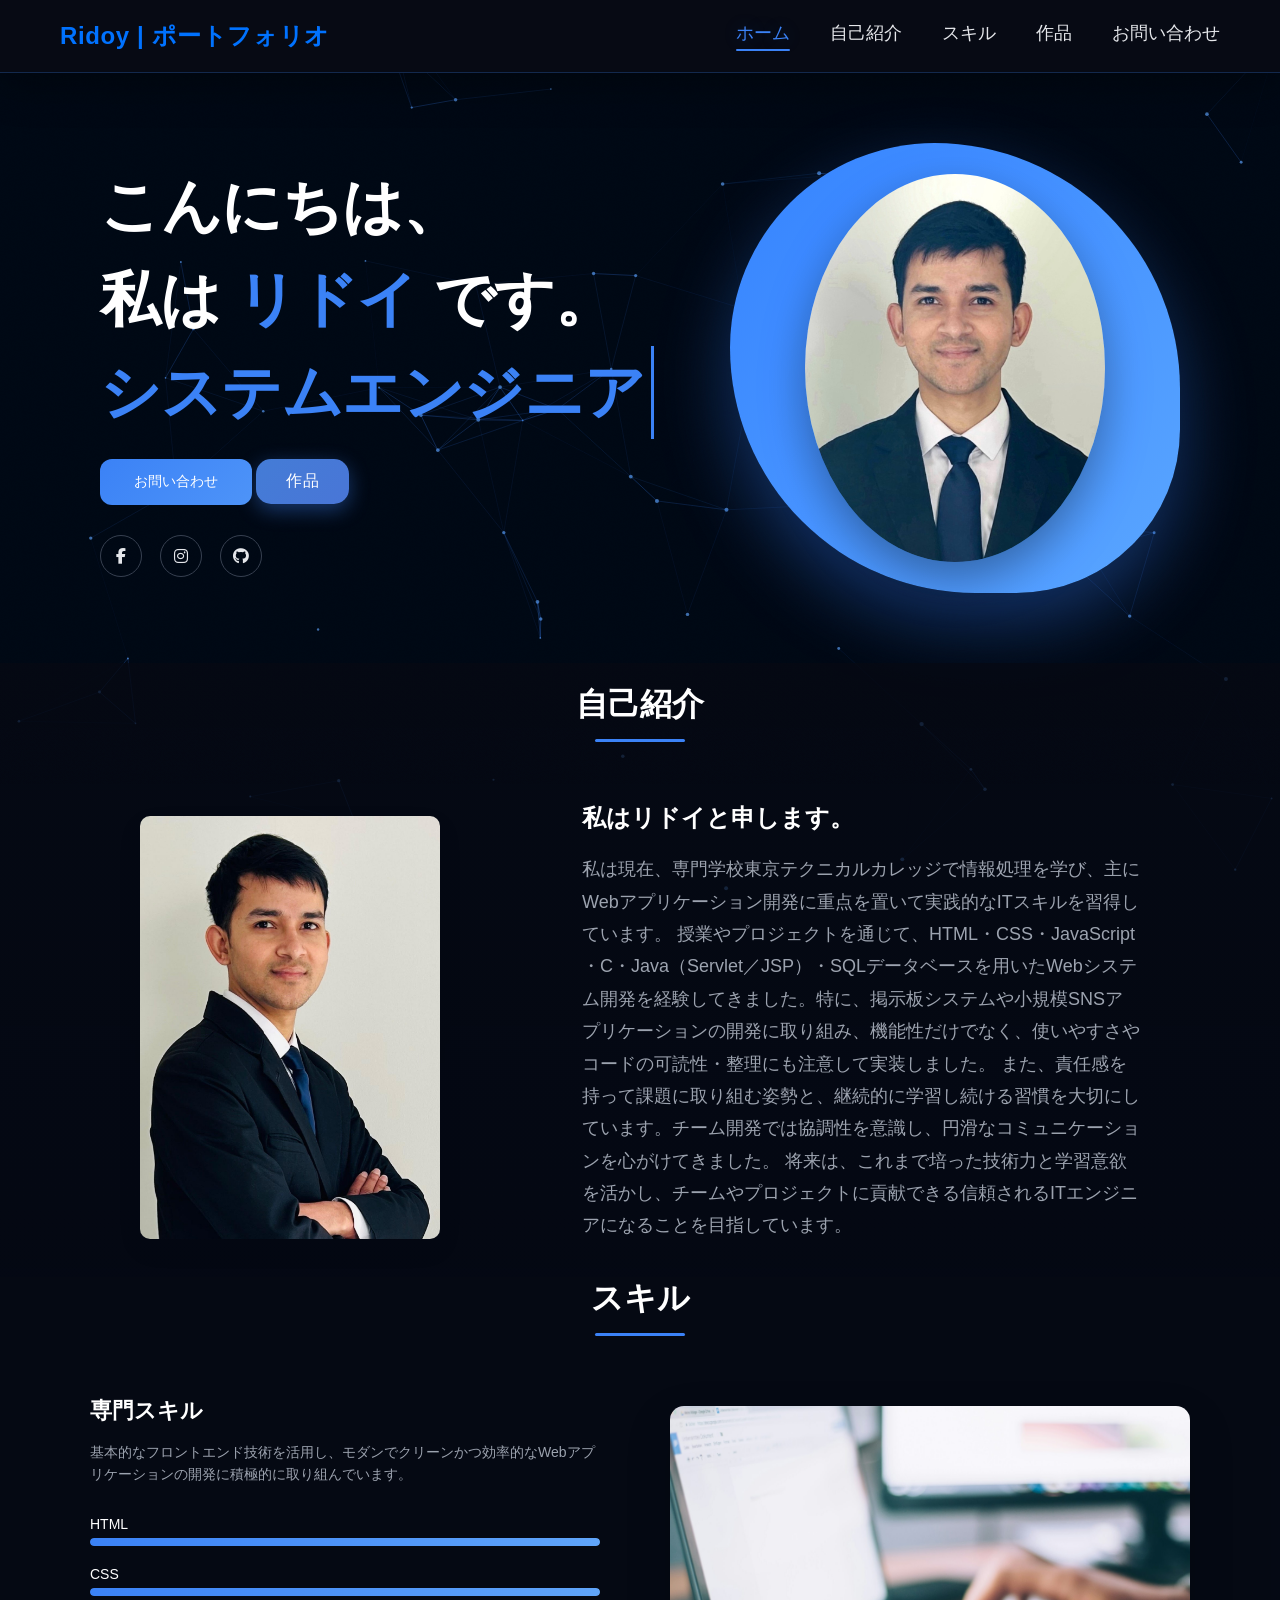
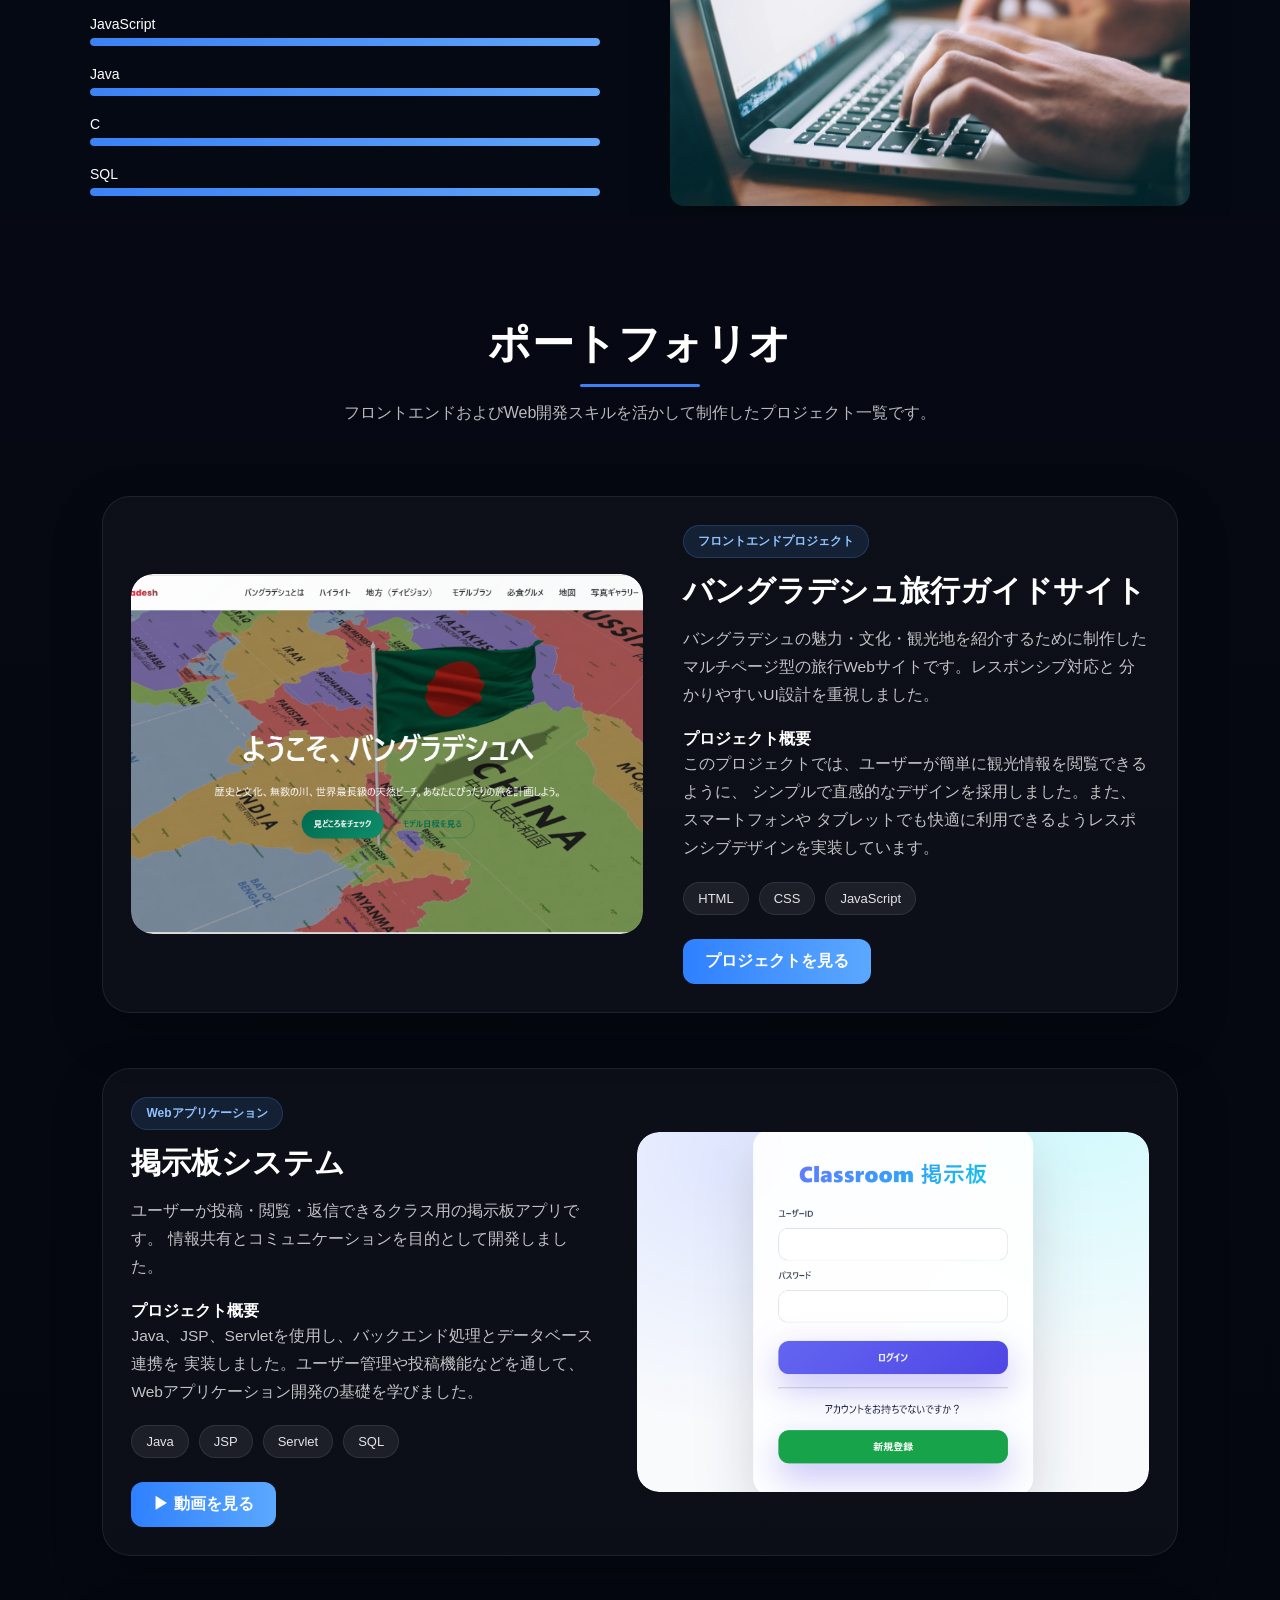
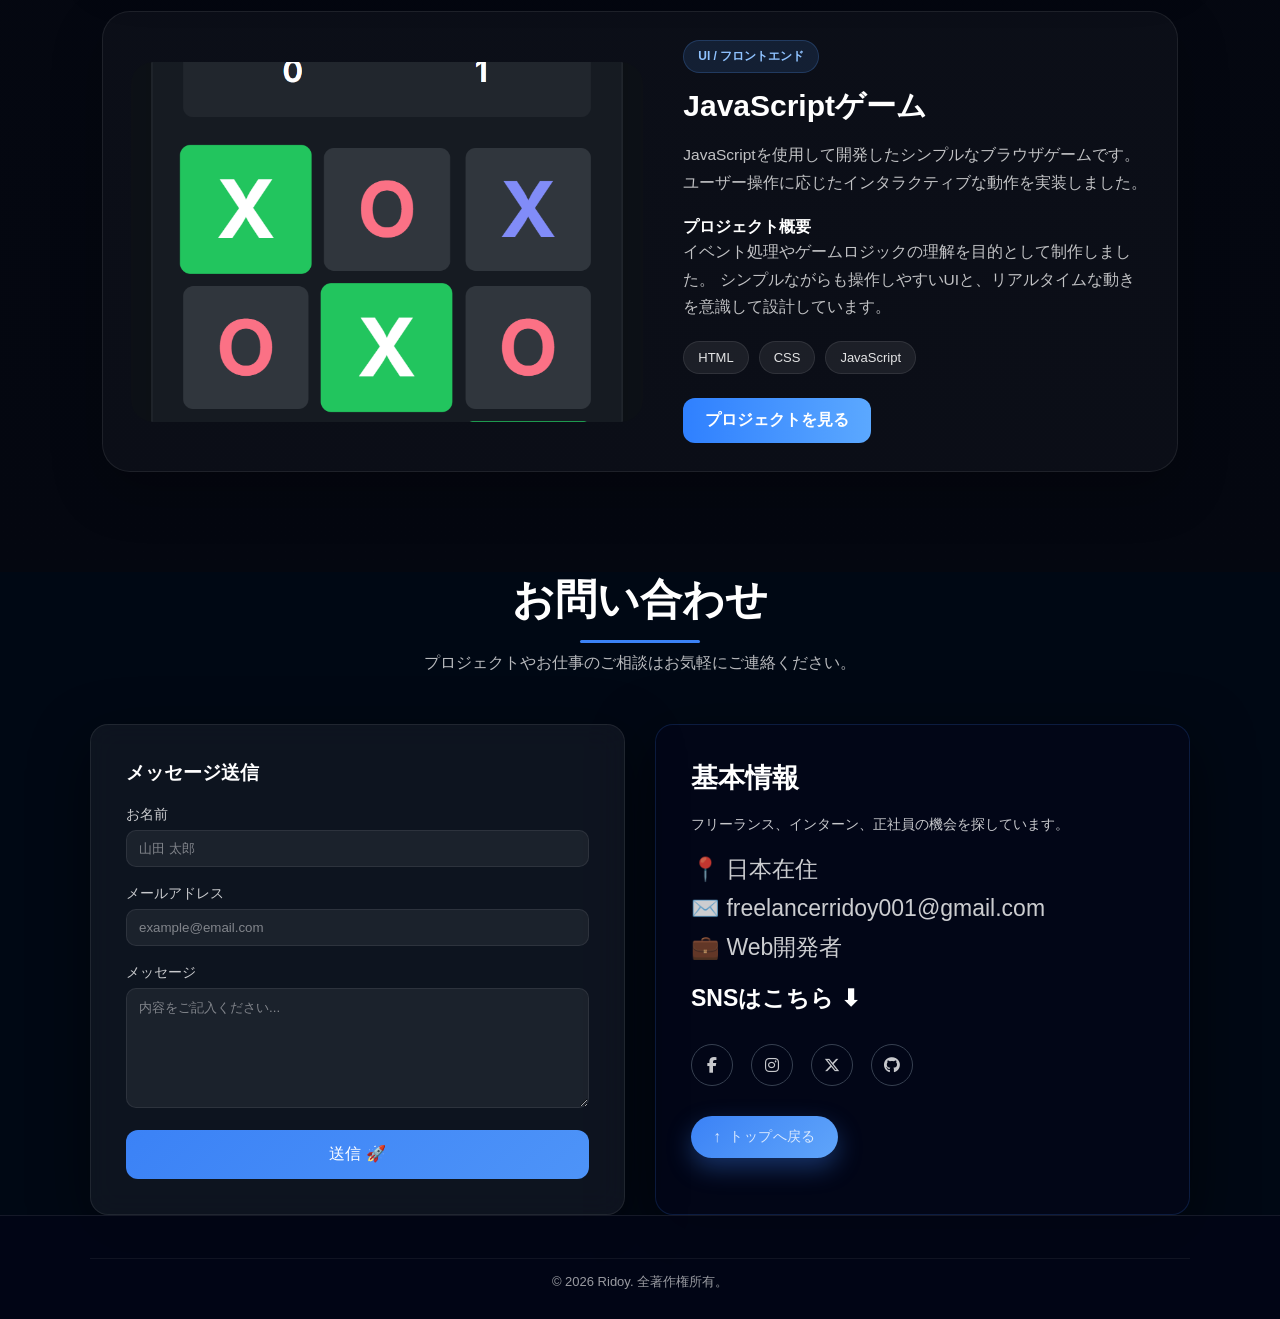
==== commit 7bd47bad: "update index.html" ====
--- a/index.html
+++ b/index.html
@@ -46,8 +46,8 @@
         <i class="fab fa-instagram"></i>
       </a>
 
-      <a href="https://x.com/Ridoyx2001" target="_blank" aria-label="X">
-        <i class="fab fa-x-twitter"></i>
+      <a href="https://github.com/ridoyjp" target="_blank" aria-label="GitHub">
+        <i class="fab fa-github"></i>
       </a>
     </div>
   </div>
@@ -378,6 +378,9 @@
         <a href="https://x.com/ridoyx2001" target="_blank">
           <i class="fab fa-x-twitter"></i>
         </a>
+        <a href="https://github.com/ridoyjp" target="_blank" aria-label="GitHub">
+        <i class="fab fa-github"></i>
+      </a>
       </div>
 
      <a href="#top" class="back-top-btn">トップへ戻る</a>
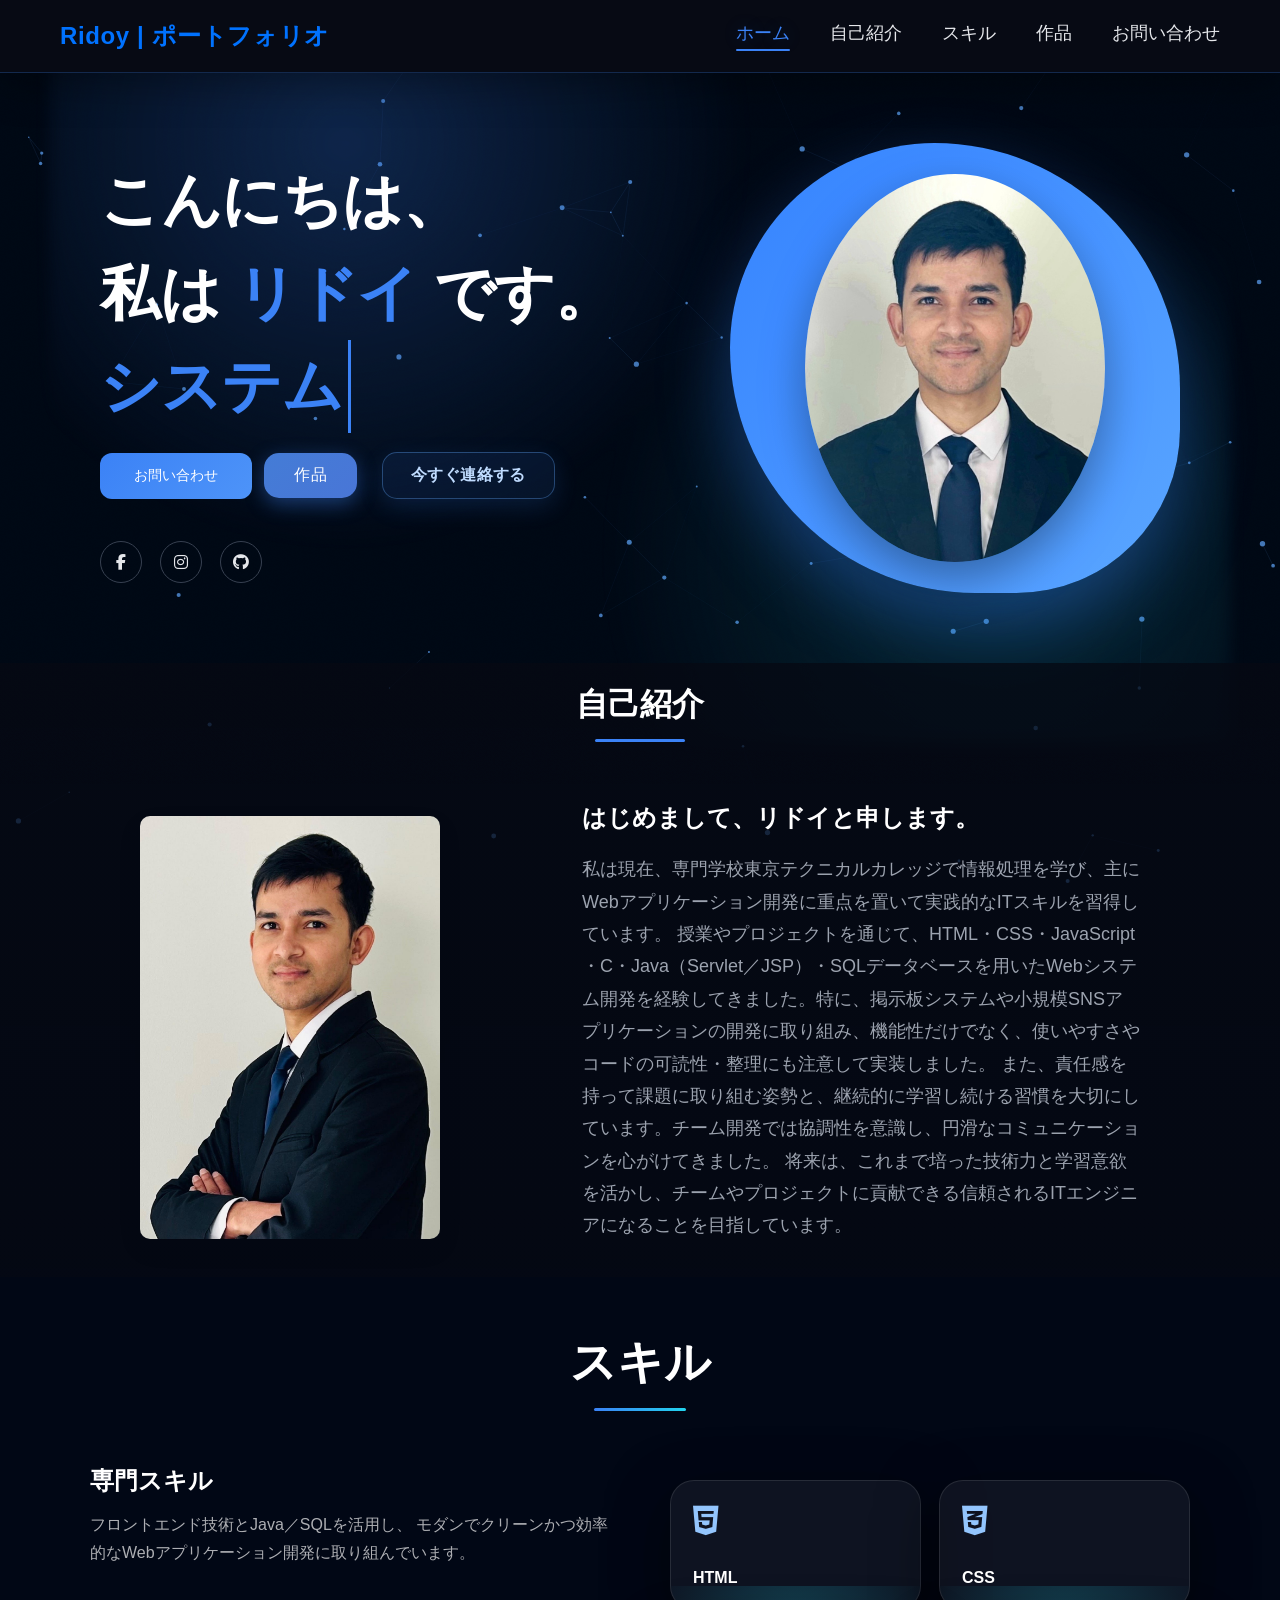
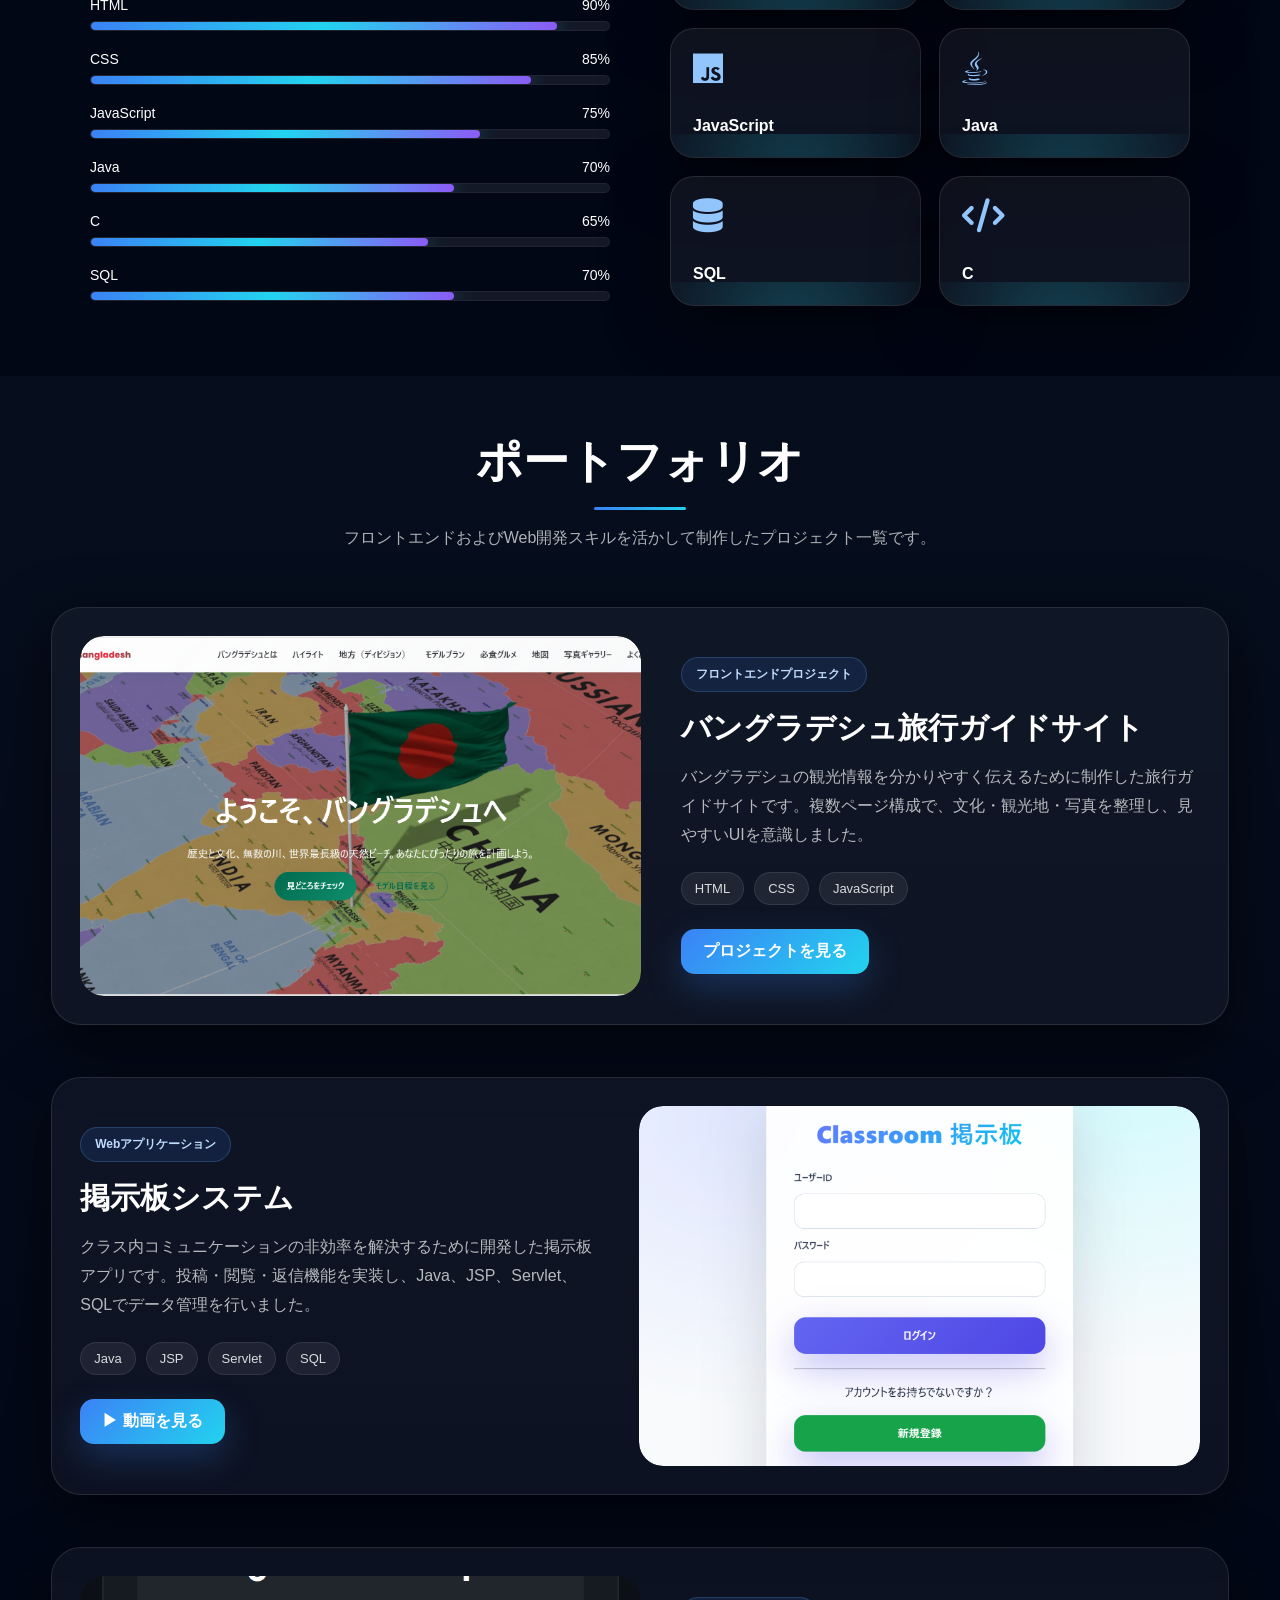
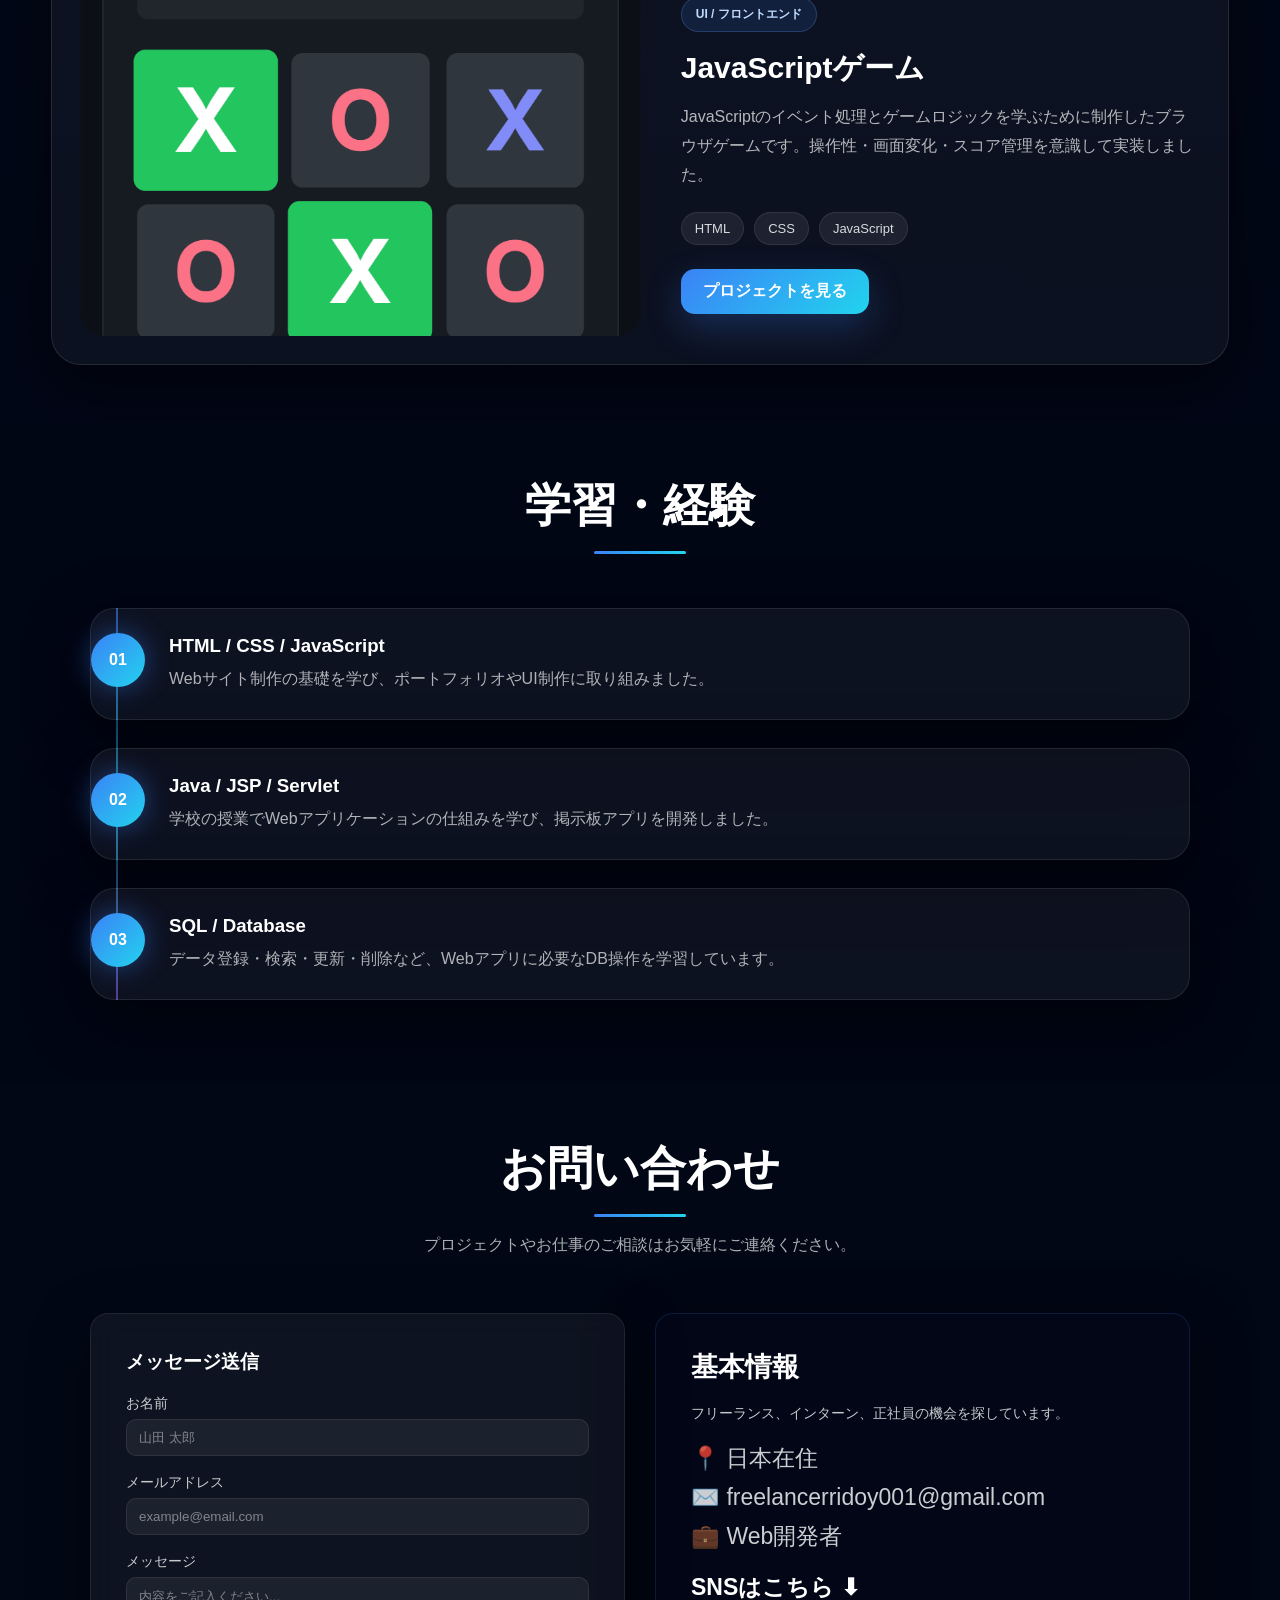
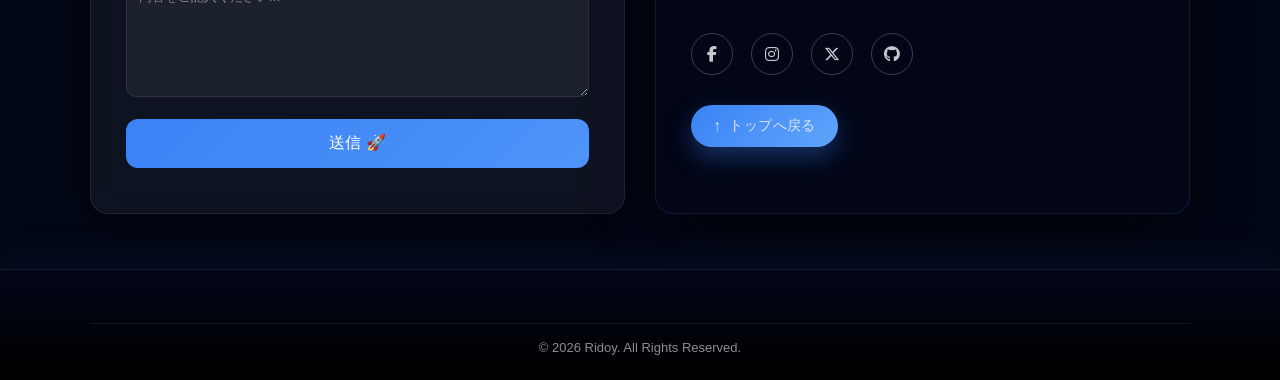
==== commit 4012cf8e: "update portfolio files" ====
--- a/index.html
+++ b/index.html
@@ -2,6 +2,7 @@
 <html lang="ja">
 <head>
   <meta charset="UTF-8">
+  <meta name="viewport" content="width=device-width, initial-scale=1.0">
   <title>Ridoy | Webデザイナー</title>
   <link rel="stylesheet" href="style.css">
   <link rel="stylesheet"
@@ -11,6 +12,8 @@
 <body data-theme="dark" id="top">
   <canvas id="particlesCanvas" aria-hidden="true"></canvas>
   <div class="scroll-progress" id="scrollProgress"></div>
+  <div class="cursor-dot" id="cursorDot" aria-hidden="true"></div>
+  <div class="cursor-ring" id="cursorRing" aria-hidden="true"></div>
 
 <header class="navbar">
   <div class="logo">Ridoy | ポートフォリオ</div>
@@ -23,6 +26,7 @@
 </nav>
 </header>
 
+<main>
 <section class="hero" id="home">
   <div class="hero-left">
     <h1 class="title">
@@ -31,10 +35,14 @@
       <span class="typing" id="typingRole" data-roles="システムエンジニア,Webデザイナー,プログラマー">Webデザイナー</span>
     </h1>
 
-<button class="btn" id="contactBtn">お問い合わせ</button>
-
-<a class="workbtn" href="#work">
+<button class="btn magnet" id="contactBtn" type="button">お問い合わせ</button>
+
+<a class="workbtn magnet" href="#work">
   作品
+</a>
+
+<a class="hirebtn magnet" href="mailto:freelancerridoy001@gmail.com">
+  今すぐ連絡する
 </a>
 
     <div class="social">
@@ -68,7 +76,7 @@
     </div>
 
     <div class="about-text">
-      <h3>私はリドイと申します。</h3>
+      <h3>はじめまして、リドイと申します。</h3>
       <p>
         私は現在、専門学校東京テクニカルカレッジで情報処理を学び、主にWebアプリケーション開発に重点を置いて実践的なITスキルを習得しています。
 
@@ -82,319 +90,195 @@
   </div>
 </section>
 
-<section class="skills-section" id="skills">
-  <h2>スキル</h2>
-
-  <div class="skills-content">
-
-    <div class="skills-left">
-      <h3>専門スキル</h3>
-      <p>
-      基本的なフロントエンド技術を活用し、モダンでクリーンかつ効率的なWebアプリケーションの開発に積極的に取り組んでいます。
-      </p>
-
-      <div class="skill">
-        <div class="skill-title">
-          <span>HTML</span>
-          
-        </div>
-        <div class="skill-bar">
-          <div class="skill-progress html"></div>
-        </div>
-      </div>
-
-      <div class="skill">
-        <div class="skill-title">
-          <span>CSS</span>
-         
-        </div>
-        <div class="skill-bar">
-          <div class="skill-progress css"></div>
-        </div>
-      </div>
-
-      <div class="skill">
-        <div class="skill-title">
-          <span>JavaScript</span>
-          
-        </div>
-        <div class="skill-bar">
-          <div class="skill-progress js"></div>
-        </div>
-      </div>
-
-      <div class="skill">
-        <div class="skill-title">
-          <span>Java</span>
-          
-        </div>
-        <div class="skill-bar">
-          <div class="skill-progress c"></div>
-        </div>
-      </div>
-
-      <div class="skill">
-        <div class="skill-title">
-          <span>C</span>
-          
-        </div>
-        <div class="skill-bar">
-          <div class="skill-progress java"></div>
-        </div>
-      </div>
-
-      <div class="skill">
-        <div class="skill-title">
-          <span>SQL</span>
-          
-        </div>
-        <div class="skill-bar">
-          <div class="skill-progress sql"></div>
-        </div>
-      </div>
-
-    </div>
-
-    <div class="skills-right">
-      <img src="images/photo-1486312338219-ce68d2c6f44d.jpg" alt="スキル画像">
-    </div>
-
-  </div>
-</section>
-
-<section class="work-section reveal-scroll" id="work">
-
-  <!-- HEADER -->
-  <div class="work-header reveal-scroll">
-    <h2 id="workTitle">ポートフォリオ</h2>
-    <p id="workText">
-      フロントエンドおよびWeb開発スキルを活かして制作したプロジェクト一覧です。
-    </p>
-  </div>
-
-  <!-- WRAPPER -->
-  <div class="portfolio-wrap">
-
-    <!-- ================= PROJECT 1 ================= -->
-    <div class="portfolio-item reveal-zoom"
-         onclick="openProject(this)"
-         data-link="bangladesh-home-page/index.html">
-
-      <div class="portfolio-image">
-        <img src="images/bd-home-page.png" alt="バングラデシュ旅行サイト" />
-      </div>
-
-      <div class="portfolio-content">
-
-        <span class="project-tag">フロントエンドプロジェクト</span>
-
-        <h3 class="project-title">バングラデシュ旅行ガイドサイト</h3>
-
-        <p class="project-desc">
-          バングラデシュの魅力・文化・観光地を紹介するために制作した
-          マルチページ型の旅行Webサイトです。レスポンシブ対応と
-          分かりやすいUI設計を重視しました。
-        </p>
-
-        <!-- ABOUT -->
-        <div class="project-about-box">
-          <h4>プロジェクト概要</h4>
+<!-- SKILLS -->
+    <section class="skills-section section reveal-up" id="skills">
+      <div class="section-heading">
+        
+        <h2>スキル</h2>
+      </div>
+
+      <div class="skills-content">
+        <div class="skills-left">
+          <h3>専門スキル</h3>
           <p>
-            このプロジェクトでは、ユーザーが簡単に観光情報を閲覧できるように、
-            シンプルで直感的なデザインを採用しました。また、スマートフォンや
-            タブレットでも快適に利用できるようレスポンシブデザインを実装しています。
+            フロントエンド技術とJava／SQLを活用し、
+            モダンでクリーンかつ効率的なWebアプリケーション開発に取り組んでいます。
           </p>
-        </div>
-
-        <div class="project-stack">
-          <span>HTML</span>
-          <span>CSS</span>
-          <span>JavaScript</span>
-        </div>
-
-        <a href="bangladesh-home-page/index.html"
-           class="project-btn"
-           onclick="event.stopPropagation()">
-          プロジェクトを見る
-        </a>
-
-      </div>
-    </div>
-
-    <!-- ================= PROJECT 2 ================= -->
-    <div class="portfolio-item reverse reveal-zoom delay-1">
-
-      <div class="portfolio-image">
-        <img src="images/classroomapps.webp" alt="掲示板アプリ" />
-      </div>
-
-      <div class="portfolio-content">
-
-        <span class="project-tag">Webアプリケーション</span>
-
-        <h3 class="project-title">掲示板システム</h3>
-
-        <p class="project-desc">
-          ユーザーが投稿・閲覧・返信できるクラス用の掲示板アプリです。
-          情報共有とコミュニケーションを目的として開発しました。
-        </p>
-
-        <!-- ABOUT -->
-        <div class="project-about-box">
-          <h4>プロジェクト概要</h4>
-          <p>
-            Java、JSP、Servletを使用し、バックエンド処理とデータベース連携を
-            実装しました。ユーザー管理や投稿機能などを通して、
-            Webアプリケーション開発の基礎を学びました。
-          </p>
-        </div>
-
-        <div class="project-stack">
-          <span>Java</span>
-          <span>JSP</span>
-          <span>Servlet</span>
-          <span>SQL</span>
-        </div>
-
-        <a href="#"
-           class="project-btn"
-           onclick="event.stopPropagation(); openVideo(event)">
-          ▶ 動画を見る
-        </a>
-
-      </div>
-    </div>
-
-    <!-- ================= PROJECT 3 ================= -->
-    <div class="portfolio-item reveal-zoom delay-2"
-         onclick="openProject(this)"
-         data-link="game/index.html">
-
-      <div class="portfolio-image">
-        <img src="images/game.png" alt="ゲーム画面" />
-      </div>
-
-      <div class="portfolio-content">
-
-        <span class="project-tag">UI / フロントエンド</span>
-
-        <h3 class="project-title">JavaScriptゲーム</h3>
-
-        <p class="project-desc">
-          JavaScriptを使用して開発したシンプルなブラウザゲームです。
-          ユーザー操作に応じたインタラクティブな動作を実装しました。
-        </p>
-
-        <!-- ABOUT -->
-        <div class="project-about-box">
-          <h4>プロジェクト概要</h4>
-          <p>
-            イベント処理やゲームロジックの理解を目的として制作しました。
-            シンプルながらも操作しやすいUIと、リアルタイムな動きを意識して設計しています。
-          </p>
-        </div>
-
-        <div class="project-stack">
-          <span>HTML</span>
-          <span>CSS</span>
-          <span>JavaScript</span>
-        </div>
-
-        <a href="game/index.html"
-   class="project-btn"
-   onclick="event.stopPropagation()">
-  プロジェクトを見る
-</a>
-
-      </div>
-    </div>
-
-  </div>
-</section>
-
-<!-- VIDEO MODAL -->
-<div id="videoModal" class="video-modal">
-  <div class="video-content">
-    <span class="close-video" onclick="closeVideo()">×</span>
-    <video id="projectVideo" controls>
-      <source src="videos/紹介ムービー（D班）.mp4" type="video/mp4">
-    </video>
-  </div>
-</div>
-<section class="contact-section" id="contact">
-  <div class="contact-header">
-    <h2>お問い合わせ</h2>
-    <p>プロジェクトやお仕事のご相談はお気軽にご連絡ください。</p>
-  </div>
-
-  <div class="contact-grid">
-
-    <div class="contact-card glass">
-      <h3>メッセージ送信</h3>
-
-      <form>
-        <div class="form-group">
-          <label>お名前</label>
-          <input type="text" placeholder="山田 太郎" required>
-        </div>
-
-        <div class="form-group">
-          <label>メールアドレス</label>
-          <input type="email" placeholder="example@email.com" required>
-        </div>
-
-        <div class="form-group">
-          <label>メッセージ</label>
-          <textarea rows="5" placeholder="内容をご記入ください..." required></textarea>
-        </div>
-
-        <button type="submit" class="send-btn">送信 🚀</button>
-      </form>
-    </div>
-
-    <div class="contact-card info dark">
-      <h3>基本情報</h3>
-      <p class="muted">
-        フリーランス、インターン、正社員の機会を探しています。
-      </p>
-
-      <div class="info-list">
-        <div class="info-item">📍 日本在住</div>
-        <div class="info-item">✉️ freelancerridoy001@gmail.com</div>
-        <div class="info-item">💼 Web開発者</div>
-      </div>
-
-      <h4 class="connnect-me">SNSはこちら ⬇ </h4>
-
-      <div class="social">
-        <a href="https://www.facebook.com/ridoyjapan" target="_blank">
-          <i class="fab fa-facebook-f"></i>
-        </a>
-
-        <a href="https://www.instagram.com/ridoyjapan" target="_blank">
-          <i class="fab fa-instagram"></i>
-        </a>
-
-        <a href="https://x.com/ridoyx2001" target="_blank">
-          <i class="fab fa-x-twitter"></i>
-        </a>
-        <a href="https://github.com/ridoyjp" target="_blank" aria-label="GitHub">
-        <i class="fab fa-github"></i>
-      </a>
-      </div>
-
-     <a href="#top" class="back-top-btn">トップへ戻る</a>
-    </div>
-
-  </div>
-</section>
-
-<footer class="site-footer">
-  <div class="footer-bottom">
-    <p>© <span id="year"></span> Ridoy. 全著作権所有。</p>
-  </div>
-</footer>
-
-<script src="script.js"></script>
+
+          <div class="skill"><div class="skill-title"><span>HTML</span><span>90%</span></div><div class="skill-bar"><div class="skill-progress html"></div></div></div>
+          <div class="skill"><div class="skill-title"><span>CSS</span><span>85%</span></div><div class="skill-bar"><div class="skill-progress css"></div></div></div>
+          <div class="skill"><div class="skill-title"><span>JavaScript</span><span>75%</span></div><div class="skill-bar"><div class="skill-progress js"></div></div></div>
+          <div class="skill"><div class="skill-title"><span>Java</span><span>70%</span></div><div class="skill-bar"><div class="skill-progress java"></div></div></div>
+          <div class="skill"><div class="skill-title"><span>C</span><span>65%</span></div><div class="skill-bar"><div class="skill-progress c"></div></div></div>
+          <div class="skill"><div class="skill-title"><span>SQL</span><span>70%</span></div><div class="skill-bar"><div class="skill-progress sql"></div></div></div>
+        </div>
+
+        <div class="skills-cards">
+          <div class="tech-card tilt-card"><i class="fa-brands fa-html5"></i><span>HTML</span></div>
+          <div class="tech-card tilt-card"><i class="fa-brands fa-css3-alt"></i><span>CSS</span></div>
+          <div class="tech-card tilt-card"><i class="fa-brands fa-js"></i><span>JavaScript</span></div>
+          <div class="tech-card tilt-card"><i class="fa-brands fa-java"></i><span>Java</span></div>
+          <div class="tech-card tilt-card"><i class="fa-solid fa-database"></i><span>SQL</span></div>
+          <div class="tech-card tilt-card"><i class="fa-solid fa-code"></i><span>C</span></div>
+        </div>
+      </div>
+    </section>
+
+    <!-- WORK -->
+    <section class="work-section section reveal-up" id="work">
+      <div class="section-heading">
+        
+        <h2>ポートフォリオ</h2>
+        <p>フロントエンドおよびWeb開発スキルを活かして制作したプロジェクト一覧です。</p>
+      </div>
+
+      <div class="portfolio-wrap">
+        <article class="portfolio-item reveal-zoom tilt-card" onclick="openProject(this)" data-link="bangladesh-home-page/index.html">
+          <div class="portfolio-image">
+            <img src="images/bd-home-page.png" alt="バングラデシュ旅行サイト">
+          </div>
+          <div class="portfolio-content">
+            <span class="project-tag">フロントエンドプロジェクト</span>
+            <h3>バングラデシュ旅行ガイドサイト</h3>
+            <p>バングラデシュの観光情報を分かりやすく伝えるために制作した旅行ガイドサイトです。複数ページ構成で、文化・観光地・写真を整理し、見やすいUIを意識しました。</p>
+            <div class="project-stack"><span>HTML</span><span>CSS</span><span>JavaScript</span></div>
+            <a href="bangladesh-home-page/index.html" class="project-btn magnet" onclick="event.stopPropagation()">プロジェクトを見る</a>
+          </div>
+        </article>
+
+        <article class="portfolio-item reverse reveal-zoom delay-1 tilt-card">
+          <div class="portfolio-image">
+            <img src="images/classroomapps.webp" alt="掲示板アプリ">
+          </div>
+          <div class="portfolio-content">
+            <span class="project-tag">Webアプリケーション</span>
+            <h3>掲示板システム</h3>
+            <p>クラス内コミュニケーションの非効率を解決するために開発した掲示板アプリです。投稿・閲覧・返信機能を実装し、Java、JSP、Servlet、SQLでデータ管理を行いました。</p>
+            <div class="project-stack"><span>Java</span><span>JSP</span><span>Servlet</span><span>SQL</span></div>
+            <a href="#" class="project-btn magnet" onclick="event.stopPropagation(); openVideo(event)">▶ 動画を見る</a>
+          </div>
+        </article>
+
+        <article class="portfolio-item reveal-zoom delay-2 tilt-card" onclick="openProject(this)" data-link="game/index.html">
+          <div class="portfolio-image">
+            <img src="images/game.png" alt="ゲーム画面">
+          </div>
+          <div class="portfolio-content">
+            <span class="project-tag">UI / フロントエンド</span>
+            <h3>JavaScriptゲーム</h3>
+            <p>JavaScriptのイベント処理とゲームロジックを学ぶために制作したブラウザゲームです。操作性・画面変化・スコア管理を意識して実装しました。</p>
+            <div class="project-stack"><span>HTML</span><span>CSS</span><span>JavaScript</span></div>
+            <a href="game/index.html" class="project-btn magnet" onclick="event.stopPropagation()">プロジェクトを見る</a>
+          </div>
+        </article>
+      </div>
+    </section>
+
+    <!-- TIMELINE -->
+    <section class="timeline-section section reveal-up" id="timeline">
+      <div class="section-heading">
+        <h2>学習・経験</h2>
+      </div>
+
+      <div class="timeline">
+        <div class="timeline-item reveal-up">
+          <span>01</span>
+          <h3>HTML / CSS / JavaScript</h3>
+          <p>Webサイト制作の基礎を学び、ポートフォリオやUI制作に取り組みました。</p>
+        </div>
+
+        <div class="timeline-item reveal-up">
+          <span>02</span>
+          <h3>Java / JSP / Servlet</h3>
+          <p>学校の授業でWebアプリケーションの仕組みを学び、掲示板アプリを開発しました。</p>
+        </div>
+
+        <div class="timeline-item reveal-up">
+          <span>03</span>
+          <h3>SQL / Database</h3>
+          <p>データ登録・検索・更新・削除など、Webアプリに必要なDB操作を学習しています。</p>
+        </div>
+      </div>
+    </section>
+
+    <!-- VIDEO MODAL -->
+    <div id="videoModal" class="video-modal" aria-hidden="true">
+      <div class="video-content">
+        <button class="close-video magnet" onclick="closeVideo()" aria-label="動画を閉じる">×</button>
+        <video id="projectVideo" controls>
+          <source src="videos/紹介ムービー（D班）.mp4" type="video/mp4">
+          お使いのブラウザは動画タグに対応していません。
+        </video>
+      </div>
+    </div>
+
+    <!-- CONTACT -->
+    <section class="contact-section section reveal-up" id="contact">
+      <div class="section-heading">
+        
+        <h2>お問い合わせ</h2>
+        <p>プロジェクトやお仕事のご相談はお気軽にご連絡ください。</p>
+      </div>
+
+      <div class="contact-grid">
+        <div class="contact-card glass tilt-card">
+          <h3>メッセージ送信</h3>
+
+          <form id="contactForm">
+            <div class="form-group">
+              <label for="name">お名前</label>
+              <input id="name" name="name" type="text" placeholder="山田 太郎" required>
+            </div>
+
+            <div class="form-group">
+              <label for="email">メールアドレス</label>
+              <input id="email" name="email" type="email" placeholder="example@email.com" required>
+            </div>
+
+            <div class="form-group">
+              <label for="message">メッセージ</label>
+              <textarea id="message" name="message" rows="5" placeholder="内容をご記入ください..." required></textarea>
+            </div>
+
+            <button type="submit" class="send-btn magnet">送信 🚀</button>
+            <p class="form-msg" id="formMsg"></p>
+          </form>
+        </div>
+
+        <div class="contact-card info dark tilt-card">
+          <h3>基本情報</h3>
+          <p class="muted">フリーランス、インターン、正社員の機会を探しています。</p>
+
+          <div class="info-list">
+            <div class="info-item">📍 日本在住</div>
+            <div class="info-item">✉️ freelancerridoy001@gmail.com</div>
+            <div class="info-item">💼 Web開発者</div>
+          </div>
+
+          <h4 class="connect-me">SNSはこちら ⬇</h4>
+
+          <div class="social">
+            <a class="magnet" href="https://www.facebook.com/ridoyjapan" target="_blank" rel="noopener" aria-label="Facebook"><i class="fab fa-facebook-f"></i></a>
+            <a class="magnet" href="https://www.instagram.com/ridoyjapan" target="_blank" rel="noopener" aria-label="Instagram"><i class="fab fa-instagram"></i></a>
+            <a class="magnet" href="https://x.com/ridoyx2001" target="_blank" rel="noopener" aria-label="X"><i class="fab fa-x-twitter"></i></a>
+            <a class="magnet" href="https://github.com/ridoyjp" target="_blank" rel="noopener" aria-label="GitHub"><i class="fab fa-github"></i></a>
+          </div>
+
+          <a href="#top" class="back-top-btn magnet">トップへ戻る</a>
+        </div>
+      </div>
+    </section>
+  </main>
+
+  <footer class="site-footer">
+    
+
+    <div class="footer-bottom">
+      <p>© <span id="year"></span> Ridoy. All Rights Reserved.</p>
+    </div>
+  </footer>
+
+  <script src="script.js"></script>
 </body>
-</html>+</html>
+
--- a/style.css
+++ b/style.css
@@ -35,6 +35,8 @@
 :root{
   --primary:#3b82f6;
   --primary-light:#60a5fa;
+  --cyan:#22d3ee;
+  --purple:#8b5cf6;
 
   --text-main:#e5e7eb;
   --text-muted:#9ca3af;
@@ -74,7 +76,7 @@
   margin: 0 auto;
 }
 .section{
-  padding: 96px 0;
+  padding: 55px 0;
 }
 .section-title{
   text-align:center;
@@ -508,274 +510,214 @@
   margin-bottom: 15px;
 }
 
-/* ================= SKILLS SECTION ================= */
+/* ================= SKILLS ================= */
 .skills-section{
-  background: rgba(7,10,20,0.72);
-}
-
-.skills-section h2{
-  text-align:center;
-  font-size: 32px;
-  color: #ffffff;
-  margin-bottom: 60px;
-}
-
-.skills-section h2::after{
-  content:"";
-  display:block;
-  width:90px;
-  height:3px;
-  background: #3b82f6;
-  margin: 12px auto 0;
-  border-radius:2px;
-}
-
-/* Layout */
+  background:rgba(2,6,23,.50);
+}
+
 .skills-content{
-  max-width: 1100px;
-  margin: 0 auto;
-  display: grid;
-  grid-template-columns: 1fr 520px;
-  gap: 70px;
-  align-items: center;
-}
-
-/* Left */
+  width:min(1100px, 92%);
+  margin:0 auto;
+  display:grid;
+  grid-template-columns:1fr 1fr;
+  gap:60px;
+  align-items:center;
+}
+
 .skills-left h3{
-  font-size: 22px;
-  margin-bottom: 15px;
-  color: white;
+  color:#fff;
+  font-size:24px;
+  margin-bottom:14px;
 }
 
 .skills-left p{
-  font-size: 14px;
-  color: #9ca3af;
-  margin-bottom: 30px;
-  line-height: 1.6;
-}
-
-/* Skill item */
+  color:rgba(255,255,255,.68);
+  line-height:1.75;
+  margin-bottom:30px;
+}
+
 .skill{
-  margin-bottom: 20px;
+  margin-bottom:20px;
 }
 
 .skill-title{
   display:flex;
   justify-content:space-between;
-  font-size: 14px;
-  margin-bottom: 6px;
-  color: white;
-}
-
-/* Progress bar */
+  color:#fff;
+  font-size:14px;
+  margin-bottom:8px;
+}
+
 .skill-bar{
-  width:100%;
-  height:8px;
-  background: #1f2937;
-  border-radius: 10px;
+  height:10px;
+  border-radius:999px;
+  background:rgba(255,255,255,.08);
   overflow:hidden;
+  border:1px solid rgba(255,255,255,.05);
 }
 
 .skill-progress{
   height:100%;
-  border-radius:10px;
-  width: 0;
-  background: linear-gradient(90deg, #3b82f6, #60a5fa);
-  animation: fillBar 1.2s ease forwards;
-}
-
-
-@keyframes fillBar{
-  to{ width: var(--w); }
-}
-
-/* Right Image */
-.skills-right{
+  width:0;
+  border-radius:999px;
+  background:linear-gradient(90deg, var(--primary), var(--cyan), var(--purple));
+  box-shadow:0 0 18px rgba(34,211,238,.45);
+  animation:fillBar 1.3s ease forwards;
+}
+
+.skill-progress.html{ --w:90%; }
+.skill-progress.css{ --w:85%; }
+.skill-progress.js{ --w:75%; }
+.skill-progress.java{ --w:70%; }
+.skill-progress.c{ --w:65%; }
+.skill-progress.sql{ --w:70%; }
+
+@keyframes fillBar{ to{ width:var(--w); } }
+
+.skills-cards{
+  display:grid;
+  grid-template-columns:repeat(2, 1fr);
+  gap:18px;
+}
+
+.tech-card{
+  min-height:130px;
+  border-radius:24px;
+  padding:22px;
   display:flex;
-  justify-content:center;
-  align-items:center;
-}
-
-.skills-right img{
-  width:100%;
-  max-width:520px;
-  height:400px;
-  object-fit:cover;
-  border-radius:14px;
-  box-shadow: 0 18px 45px rgba(0,0,0,0.18);
-  transition: .4s;
-}
-
-.skills-right img:hover{
-  transform: translateY(-8px) scale(1.02);
-  box-shadow: 0 26px 70px rgba(59,130,246,0.18);
-}
-
-/* Responsive */
-@media (max-width: 992px){
-  .skills-content{
-    grid-template-columns: 1fr;
-    gap: 40px;
-  }
-
-  .skills-right img{
-    height:260px;
-  }
+  flex-direction:column;
+  justify-content:space-between;
+  background:rgba(255,255,255,.055);
+  border:1px solid rgba(255,255,255,.10);
+  box-shadow:var(--shadow);
+  transition:.3s ease;
+  position:relative;
+  overflow:hidden;
+}
+
+.tech-card::before{
+  content:"";
+  position:absolute;
+  inset:auto -40% -60% -40%;
+  height:100px;
+  background:radial-gradient(circle, rgba(34,211,238,.24), transparent 65%);
+  transition:.3s ease;
+}
+
+.tech-card:hover{
+  transform:translateY(-8px);
+  border-color:rgba(96,165,250,.35);
+}
+
+.tech-card:hover::before{
+  transform:translateY(-26px);
+}
+
+.tech-card i{
+  color:#93c5fd;
+  font-size:34px;
+}
+
+.tech-card span{
+  color:#fff;
+  font-weight:700;
 }
 
 /* ================= WORK ================= */
 .work-section{
-  padding:100px 8%;
-  background:linear-gradient(180deg, rgba(6, 9, 19, 0.95), rgba(4, 7, 16, 1));
-  color:#fff;
-  position:relative;
-}
-
-
-.work-header{
-  text-align:center;
-  margin-bottom:70px;
-}
-
-.work-header h2{
-  font-size:42px;
-  font-weight:800;
-  margin-bottom:12px;
-  letter-spacing:0.5px;
-}
-
-.work-header h2::after{
-  content:"";
-  display:block;
-  width:120px;
-  height:3px;
-  background: var(--primary);
-  margin: 12px auto 0;
-  border-radius:2px;
-}
-
-.work-header p{
-  max-width:650px;
+  background:linear-gradient(180deg, rgba(15,23,42,.40), rgba(2,6,23,.75));
+}
+
+.portfolio-wrap{
+  width:min(1200px, 92%);
   margin:0 auto;
-  color:rgba(255,255,255,0.72);
-  line-height:1.7;
-  font-size:16px;
-}
-
-.portfolio-wrap{
   display:flex;
   flex-direction:column;
-  gap:55px;
-  max-width:1200px;
-  margin:auto;
+  gap:52px;
 }
 
 .portfolio-item{
   display:grid;
-  grid-template-columns:1.1fr 1fr;
+  grid-template-columns:1.08fr 1fr;
+  gap:40px;
   align-items:center;
-  gap:40px;
-  background:rgba(255,255,255,0.03);
-  border:1px solid rgba(255,255,255,0.08);
-  border-radius:28px;
   padding:28px;
+  border-radius:30px;
+  background:rgba(255,255,255,.045);
+  border:1px solid rgba(255,255,255,.10);
+  box-shadow:var(--shadow);
   overflow:hidden;
-  box-shadow:0 20px 50px rgba(0,0,0,0.25);
-  transition:
-    transform 0.35s ease,
-    box-shadow 0.35s ease,
-    border-color 0.35s ease,
-    background 0.35s ease;
+  cursor:pointer;
   position:relative;
-  transform-style:preserve-3d;
-  cursor:pointer;
+  transition:.35s ease;
 }
 
 .portfolio-item::before{
   content:"";
   position:absolute;
   inset:0;
-  border-radius:28px;
-  background:linear-gradient(135deg, rgba(59,130,246,0.10), transparent 35%, transparent 65%, rgba(96,165,250,0.08));
-  opacity:0;
-  transition:opacity 0.35s ease;
-  pointer-events:none;
+  background:linear-gradient(120deg, transparent, rgba(96,165,250,.13), transparent);
+  transform:translateX(-120%);
+  transition:.7s ease;
 }
 
 .portfolio-item:hover::before{
-  opacity:1;
+  transform:translateX(120%);
 }
 
 .portfolio-item:hover{
-  transform:translateY(-8px);
-  border-color:rgba(83, 156, 255, 0.35);
-  background:rgba(255,255,255,0.045);
-  box-shadow:
-    0 24px 60px rgba(0,0,0,0.40),
-    0 0 0 1px rgba(96,165,250,0.12),
-    0 0 30px rgba(59,130,246,0.10);
+  border-color:rgba(96,165,250,.36);
+  box-shadow:0 28px 90px rgba(0,0,0,.48), 0 0 35px rgba(59,130,246,.13);
 }
 
 .portfolio-item.reverse{
-  grid-template-columns:1fr 1.1fr;
-}
-
-.portfolio-item.reverse .portfolio-image{
-  order:2;
-}
-
-.portfolio-item.reverse .portfolio-content{
-  order:1;
-}
+  grid-template-columns:1fr 1.08fr;
+}
+
+.portfolio-item.reverse .portfolio-image{ order:2; }
+.portfolio-item.reverse .portfolio-content{ order:1; }
 
 .portfolio-image{
-  position:relative;
-  border-radius:22px;
+  border-radius:24px;
   overflow:hidden;
 }
 
 .portfolio-image img{
+  display:block;
   width:100%;
   height:360px;
   object-fit:cover;
-  display:block;
-  border-radius:22px;
-  transition:transform 0.5s ease, filter 0.5s ease;
+  border-radius:24px;
+  transition:.55s ease;
 }
 
 .portfolio-item:hover .portfolio-image img{
-  transform:scale(1.06);
-  filter:brightness(1.05) contrast(1.05);
-}
-
-.portfolio-content{
-  text-align:left;
+  transform:scale(1.08) rotate(.6deg);
+  filter:brightness(1.08) contrast(1.08);
 }
 
 .project-tag{
   display:inline-block;
-  margin-bottom:14px;
-  padding:7px 14px;
+  padding:8px 14px;
+  border-radius:999px;
+  color:#bfdbfe;
+  background:rgba(59,130,246,.13);
+  border:1px solid rgba(96,165,250,.24);
+  margin-bottom:16px;
   font-size:12px;
-  font-weight:600;
-  border-radius:999px;
-  color:#8fc2ff;
-  background:rgba(84, 155, 255, 0.12);
-  border:1px solid rgba(84, 155, 255, 0.22);
+  font-weight:800;
 }
 
 .portfolio-content h3{
   font-size:30px;
-  margin-bottom:16px;
-  font-weight:800;
-  line-height:1.25;
+  color:#fff;
+  margin-bottom:14px;
 }
 
 .portfolio-content p{
-  color:rgba(255,255,255,0.75);
+  color:rgba(255,255,255,.70);
   line-height:1.8;
-  font-size:15.5px;
-  margin-bottom:20px;
+  margin-bottom:22px;
 }
 
 .project-stack{
@@ -786,43 +728,97 @@
 }
 
 .project-stack span{
-  padding:8px 14px;
+  padding:8px 13px;
   border-radius:999px;
-  background:rgba(255,255,255,0.07);
-  border:1px solid rgba(255,255,255,0.09);
+  background:rgba(255,255,255,.07);
+  border:1px solid rgba(255,255,255,.09);
+  color:rgba(255,255,255,.84);
   font-size:13px;
-  color:rgba(255,255,255,0.88);
 }
 
 .project-btn{
   display:inline-block;
   text-decoration:none;
   color:#fff;
-  background:linear-gradient(90deg, #2f80ff, #5ba8ff);
+  background:linear-gradient(135deg, var(--primary), var(--cyan));
   padding:12px 22px;
-  border-radius:12px;
-  font-weight:700;
-  transition:transform 0.3s ease, box-shadow 0.3s ease;
+  border-radius:14px;
+  font-weight:800;
+  box-shadow:0 14px 35px rgba(59,130,246,.25);
+  transition:.25s ease;
+}
+
+.project-btn:hover{
+  transform:translateY(-3px);
+}
+
+/* ================= TIMELINE ================= */
+.timeline-section{
+  background:rgba(2,6,23,.60);
+}
+
+.timeline{
+  width:min(1100px, 92%);
+  margin:0 auto;
   position:relative;
-  z-index:2;
-}
-
-.project-btn:hover{
-  transform:translateY(-2px);
-  box-shadow:0 12px 24px rgba(47,128,255,0.28);
-}
-
+}
+
+.timeline::before{
+  content:"";
+  position:absolute;
+  left:26px;
+  top:0;
+  bottom:0;
+  width:2px;
+  background:linear-gradient(var(--primary), var(--cyan), var(--purple));
+  opacity:.55;
+}
+
+.timeline-item{
+  position:relative;
+  margin-bottom:28px;
+  padding:26px 26px 26px 78px;
+  border-radius:24px;
+  background:rgba(255,255,255,.05);
+  border:1px solid rgba(255,255,255,.09);
+  box-shadow:var(--shadow);
+}
+
+.timeline-item span{
+  position:absolute;
+  left:0;
+  top:24px;
+  width:54px;
+  height:54px;
+  border-radius:50%;
+  display:grid;
+  place-items:center;
+  background:linear-gradient(135deg, var(--primary), var(--cyan));
+  color:#fff;
+  font-weight:900;
+  box-shadow:0 0 28px rgba(59,130,246,.45);
+}
+
+.timeline-item h3{
+  color:#fff;
+  margin-bottom:8px;
+}
+
+.timeline-item p{
+  color:rgba(255,255,255,.68);
+  line-height:1.75;
+}
+
+/* ================= MODAL ================= */
 .video-modal{
-  position: fixed;
-  top:0;
-  left:0;
-  width:100%;
-  height:100%;
-  background: rgba(0,0,0,0.8);
+  position:fixed;
+  inset:0;
+  background:rgba(0,0,0,.84);
   display:none;
   justify-content:center;
   align-items:center;
   z-index:9999;
+  padding:20px;
 }
 
 .video-modal.active{
@@ -831,29 +827,38 @@
 
 .video-content{
   position:relative;
-  width:80%;
-  max-width:1000px;
+  width:min(1000px, 90vw);
+  animation:modalPop .35s ease both;
+}
+
+@keyframes modalPop{
+  from{ transform:scale(.92); opacity:0; }
+  to{ transform:scale(1); opacity:1; }
 }
 
 .video-content video{
   width:100%;
-  border-radius:10px;
-}
-
-.close-btn{
+  border-radius:18px;
+  box-shadow:0 22px 80px rgba(0,0,0,.55);
+}
+
+.close-video{
   position:absolute;
-  top:-40px;
+  top:-52px;
   right:0;
-  font-size:30px;
+  width:42px;
+  height:42px;
+  border:none;
+  border-radius:50%;
+  background:rgba(255,255,255,.12);
   color:white;
+  font-size:28px;
   cursor:pointer;
 }
 /* ================= CONTACT SECTION ================= */
 .contact-section{
-  background: linear-gradient(135deg,
-   rgba(1, 0, 5, 0.86),
-   rgba(0, 0, 0, 0.86),
-  );
+ background:rgba(2,6,23,.50);
+  
 }
 .contact-header{
   text-align:center;
@@ -1254,9 +1259,10 @@
 .site-footer{
   position: relative;
   z-index: 1;
-  padding: 28px 20px;
-  background: rgba(2,6,23,0.78);
-  border-top: 1px solid rgba(255,255,255,0.08);
+  padding: 35px 20px 25px;
+  background: linear-gradient(180deg, rgba(2,6,23,0.92), rgba(0,0,0,0.98));
+  border-top: 1px solid rgba(96,165,250,0.18);
+  box-shadow: 0 -10px 40px rgba(59,130,246,0.08);
 }
 
 .footer-inner{
@@ -1265,7 +1271,7 @@
   display:flex;
   justify-content: space-between;
   align-items:center;
-  gap: 18px;
+  gap: 22px;
   flex-wrap: wrap;
 }
 
@@ -1273,44 +1279,89 @@
   display:flex;
   align-items:center;
   gap: 10px;
-  color: rgba(255,255,255,0.85);
+  color: rgba(255,255,255,0.86);
   font-size: 14px;
 }
 
 .footer-logo{
-  font-weight: 800;
+  font-size: 18px;
+  font-weight: 900;
   color: #fff;
-  letter-spacing: .5px;
-}
-.footer-dot{ opacity: .6; }
-.footer-tag{ opacity: .8; }
+  letter-spacing: .8px;
+  text-shadow: 0 0 18px rgba(59,130,246,0.45);
+}
+
+.footer-dot{
+  color: #60a5fa;
+  opacity: .9;
+}
+
+.footer-tag{
+  color: rgba(255,255,255,0.7);
+}
 
 .footer-right{
   display:flex;
-  gap: 14px;
+  gap: 18px;
   flex-wrap: wrap;
 }
+
 .footer-right a{
   text-decoration:none;
-  color: rgba(255,255,255,0.75);
+  color: rgba(255,255,255,0.72);
   font-size: 14px;
-  transition: color .2s ease;
-}
+  transition: color .25s ease, transform .25s ease;
+  position: relative;
+}
+
+.footer-right a::after{
+  content:"";
+  position:absolute;
+  left:0;
+  bottom:-5px;
+  width:0;
+  height:2px;
+  background:#60a5fa;
+  transition: width .25s ease;
+}
+
 .footer-right a:hover{
   color: #fff;
+  transform: translateY(-2px);
+}
+
+.footer-right a:hover::after{
+  width:100%;
 }
 
 .footer-bottom{
   width: min(1100px, 92%);
-  margin: 14px auto 0;
-  padding-top: 14px;
-  border-top: 1px solid rgba(255,255,255,0.06);
+  margin: 18px auto 0;
+  padding-top: 16px;
+  border-top: 1px solid rgba(255,255,255,0.07);
   text-align:center;
 }
+
 .footer-bottom p{
   margin: 0;
-  color: rgba(255,255,255,0.6);
+  color: rgba(255,255,255,0.55);
   font-size: 13px;
+}
+
+@media(max-width:700px){
+  .footer-inner{
+    flex-direction: column;
+    text-align:center;
+  }
+
+  .footer-left{
+    justify-content:center;
+    flex-wrap: wrap;
+  }
+
+  .footer-right{
+    justify-content:center;
+  }
 }
 @media(max-width:900px){
   .navbar{ padding:16px 24px; }
@@ -1355,4 +1406,181 @@
   .hero-right .blob{ width: 260px; height: 260px; }
   .hero-right img{ width: 200px; }
   .social a{ width: 38px; height: 38px; }
-}+}
+
+/* UNIQUE HOVER MOVE ANIMATION */
+.portfolio-item,
+.workbtn,
+.project-btn,
+.contact-card,
+.social a {
+  transition: transform .35s ease, box-shadow .35s ease;
+}
+
+.portfolio-item:hover {
+  transform: translateY(-14px) scale(1.02) rotateX(4deg);
+  box-shadow: 0 30px 80px rgba(59,130,246,.25);
+}
+
+.workbtn:hover,
+.project-btn:hover {
+  animation: hoverMove .6s ease infinite alternate;
+}
+
+@keyframes hoverMove {
+  0% {
+    transform: translateY(-3px) translateX(0);
+  }
+  100% {
+    transform: translateY(-8px) translateX(6px);
+  }
+}
+
+
+
+.social a:hover {
+  transform: translateY(-8px) scale(1.12) rotate(8deg);
+}
+
+
+
+
+
+
+/* ================= ULTRA PREMIUM ADDITIONS ================= */
+/* Section heading used in HTML */
+.section-heading{
+  width:min(1100px, 92%);
+  margin:0 auto 54px;
+  text-align:center;
+}
+.section-heading span{
+  display:inline-block;
+  margin-bottom:10px;
+  color:#93c5fd;
+  font-size:12px;
+  font-weight:900;
+  letter-spacing:2.5px;
+}
+.section-heading h2{
+  color:#fff;
+  font-size:clamp(32px, 4vw, 46px);
+  margin-bottom:12px;
+}
+.section-heading h2::after{
+  content:"";
+  display:block;
+  width:92px;
+  height:3px;
+  margin:14px auto 0;
+  border-radius:999px;
+  background:linear-gradient(90deg, var(--primary), var(--cyan));
+}
+.section-heading p{
+  color:rgba(255,255,255,.68);
+  line-height:1.8;
+  max-width:720px;
+  margin:14px auto 0;
+}
+
+/* Hero premium glow */
+.hero{
+  position:relative;
+}
+.hero::before{
+  content:"";
+  position:absolute;
+  inset:-80px -40px;
+  background:
+    radial-gradient(circle at 25% 20%, rgba(59,130,246,.24), transparent 38%),
+    radial-gradient(circle at 80% 75%, rgba(34,211,238,.16), transparent 36%);
+  z-index:-1;
+  filter:blur(8px);
+  pointer-events:none;
+}
+
+/* Extra hire button */
+.hirebtn{
+  display:inline-block;
+  margin-left:12px;
+  padding:12px 28px;
+  font-size:16px;
+  font-weight:700;
+  color:#bfdbfe;
+  background:rgba(59,130,246,.10);
+  border:1px solid rgba(96,165,250,.35);
+  border-radius:15px;
+  text-decoration:none;
+  letter-spacing:.4px;
+  transition:all .3s ease;
+  box-shadow:0 8px 24px rgba(59,130,246,.16);
+}
+.hirebtn:hover{
+  color:#fff;
+  transform:translateY(-3px);
+  background:rgba(59,130,246,.22);
+  box-shadow:0 16px 38px rgba(59,130,246,.28);
+}
+
+/* Reveal zoom class used in HTML */
+.reveal-zoom{
+  opacity:0;
+  transform:scale(.96) translateY(22px);
+  transition:opacity .85s ease, transform .85s ease;
+}
+.reveal-zoom.show{
+  opacity:1;
+  transform:scale(1) translateY(0);
+}
+.delay-1{ transition-delay:.14s; }
+.delay-2{ transition-delay:.28s; }
+
+
+/* Make skill bars shine */
+.skill-progress{
+  position:relative;
+  overflow:hidden;
+}
+.skill-progress::after{
+  content:"";
+  position:absolute;
+  top:0;
+  left:-40%;
+  width:35%;
+  height:100%;
+  background:linear-gradient(90deg, transparent, rgba(255,255,255,.42), transparent);
+  animation:barShine 2.4s ease-in-out infinite;
+}
+@keyframes barShine{
+  0%{ left:-45%; }
+  55%,100%{ left:115%; }
+}
+
+/* Contact button spacing */
+.btn,
+.workbtn,
+.hirebtn{
+  margin-right:8px;
+  margin-bottom:12px;
+}
+
+/* Mobile button layout */
+@media(max-width:600px){
+  .hirebtn,
+  .workbtn,
+  .btn{
+    display:block;
+    width:min(280px, 100%);
+    margin:10px auto;
+    text-align:center;
+  }
+  .cursor-dot,
+  .cursor-ring{
+    display:none;
+  }
+}
+
+.navbar.scrolled{
+  background:rgba(8, 14, 43, 0.92) !important;
+  box-shadow:0 16px 55px rgba(0,0,0,.45);
+}
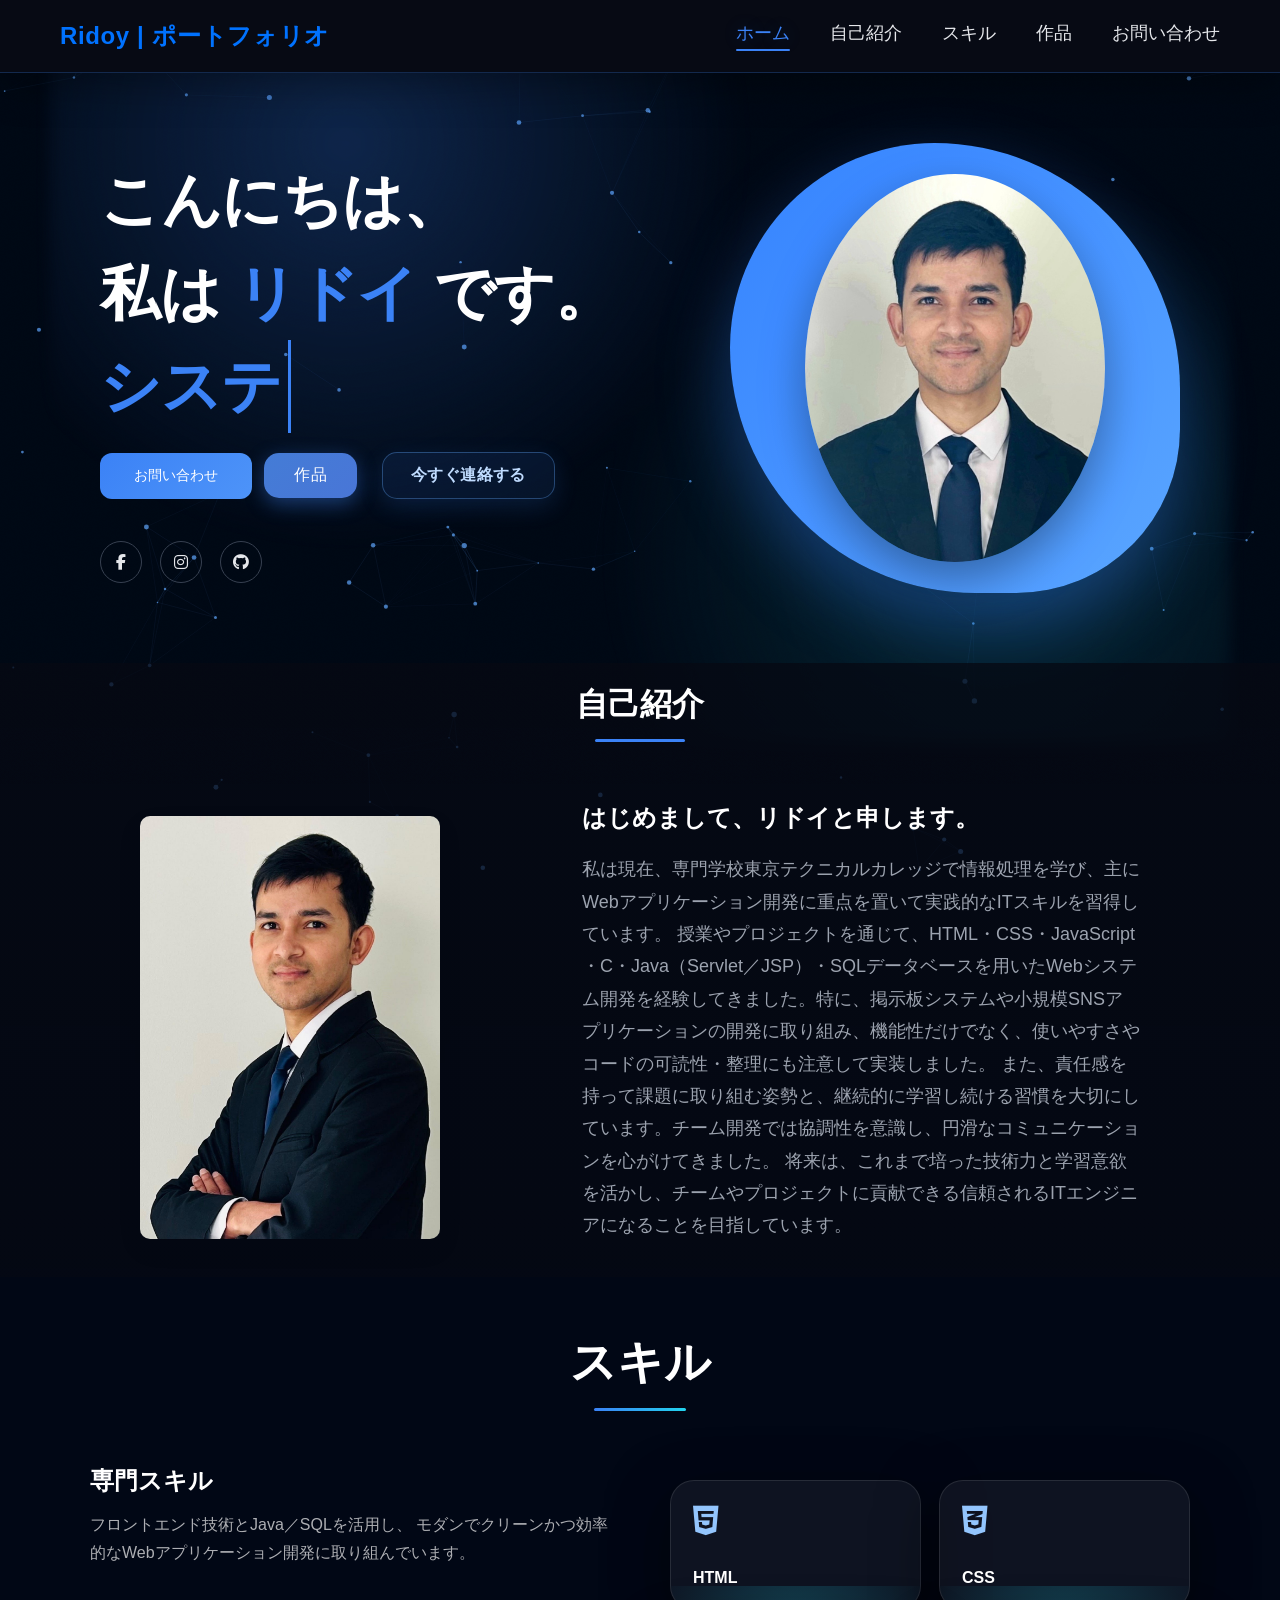
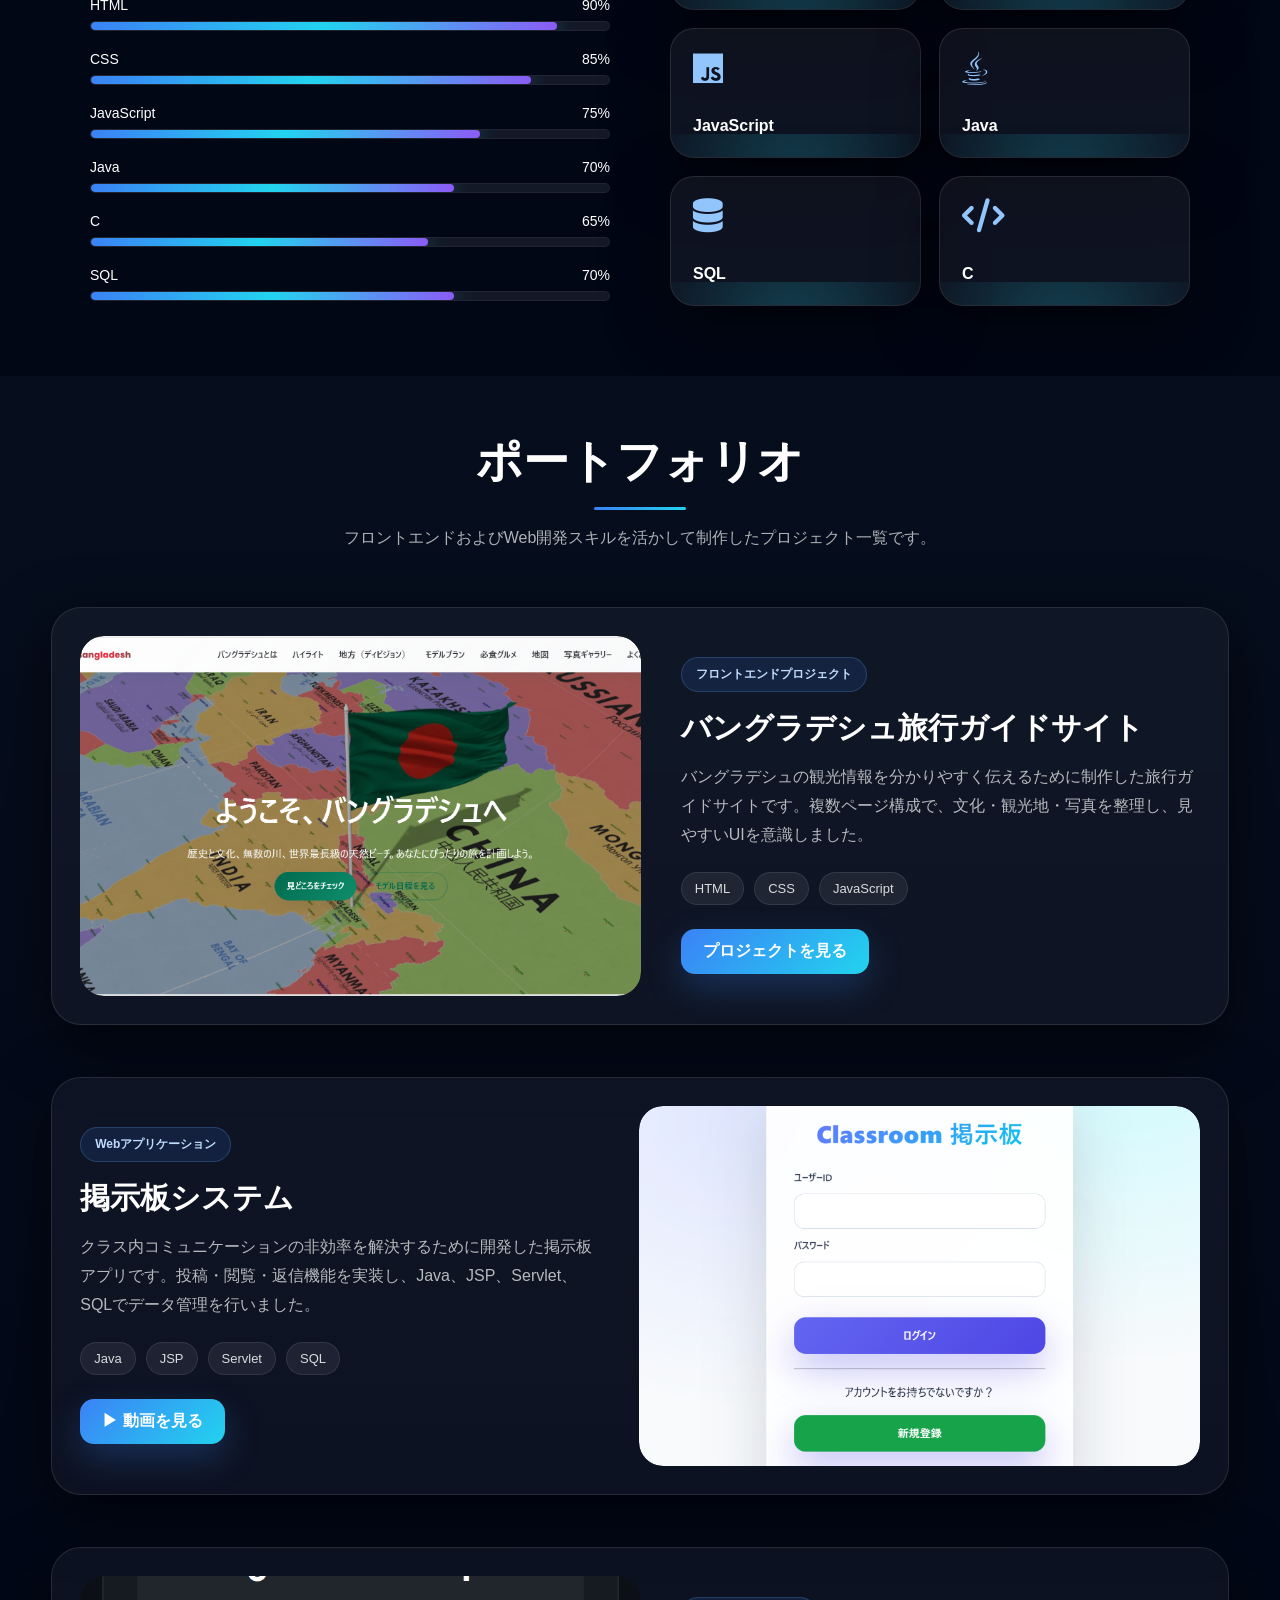
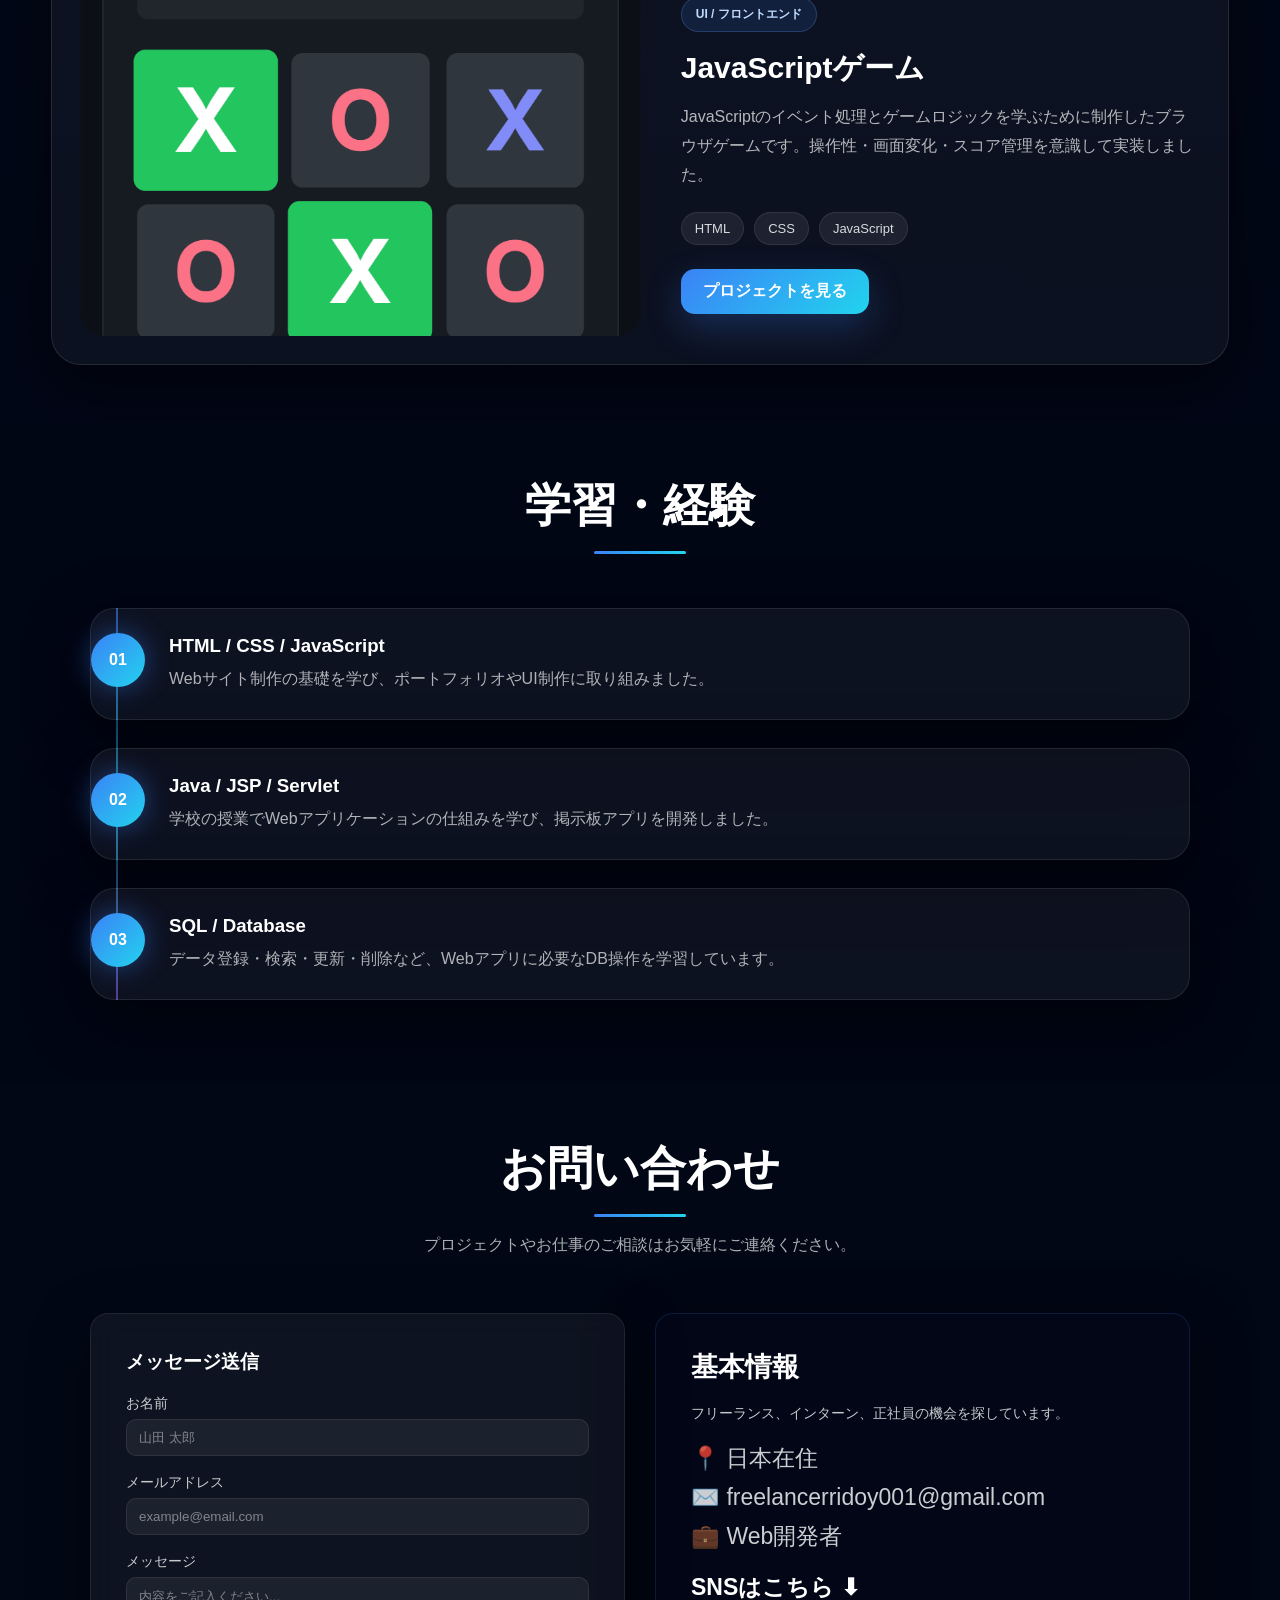
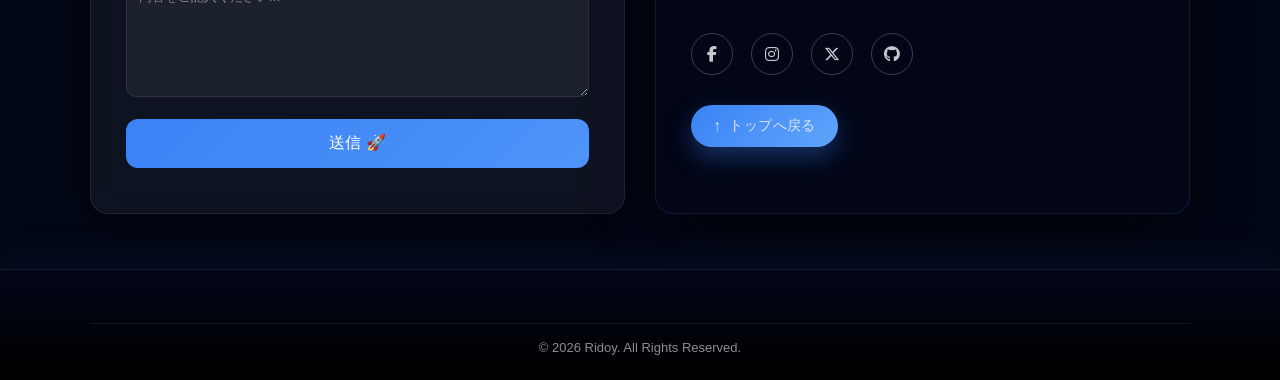
==== commit c47e83b8: "update portfolio files" ====
--- a/index.html
+++ b/index.html
@@ -14,16 +14,15 @@
   <div class="scroll-progress" id="scrollProgress"></div>
   <div class="cursor-dot" id="cursorDot" aria-hidden="true"></div>
   <div class="cursor-ring" id="cursorRing" aria-hidden="true"></div>
-
 <header class="navbar">
-  <div class="logo">Ridoy | ポートフォリオ</div>
- <nav id="navLinks">
-  <a class="active" href="#home">ホーム</a>
-  <a href="#about">自己紹介</a>
-  <a href="#skills">スキル</a>
-  <a href="#work">作品</a>
-  <a href="#contact">お問い合わせ</a>
-</nav>
+  <a class="logo" href="#top">Ridoy | ポートフォリオ</a>
+  <nav id="navLinks">
+    <a class="active" href="#home">ホーム</a>
+    <a href="#about">自己紹介</a>
+    <a href="#skills">スキル</a>
+    <a href="#work">作品</a>
+    <a href="#contact">お問い合わせ</a>
+  </nav>
 </header>
 
 <main>
--- a/style.css
+++ b/style.css
@@ -158,6 +158,7 @@
   letter-spacing:.6px;
   cursor:pointer;
   color: #0072ff;
+  text-decoration: none;
 }
 .logo:hover{
   text-shadow:
@@ -1213,7 +1214,7 @@
   .navbar{ padding: 14px 16px; }
   .logo{ font-size: 20px; }
   .navbar nav a{ margin-left: 14px; font-size: 15px; }
-
+  
   .work-header h2{ font-size: 34px; }
 }
 
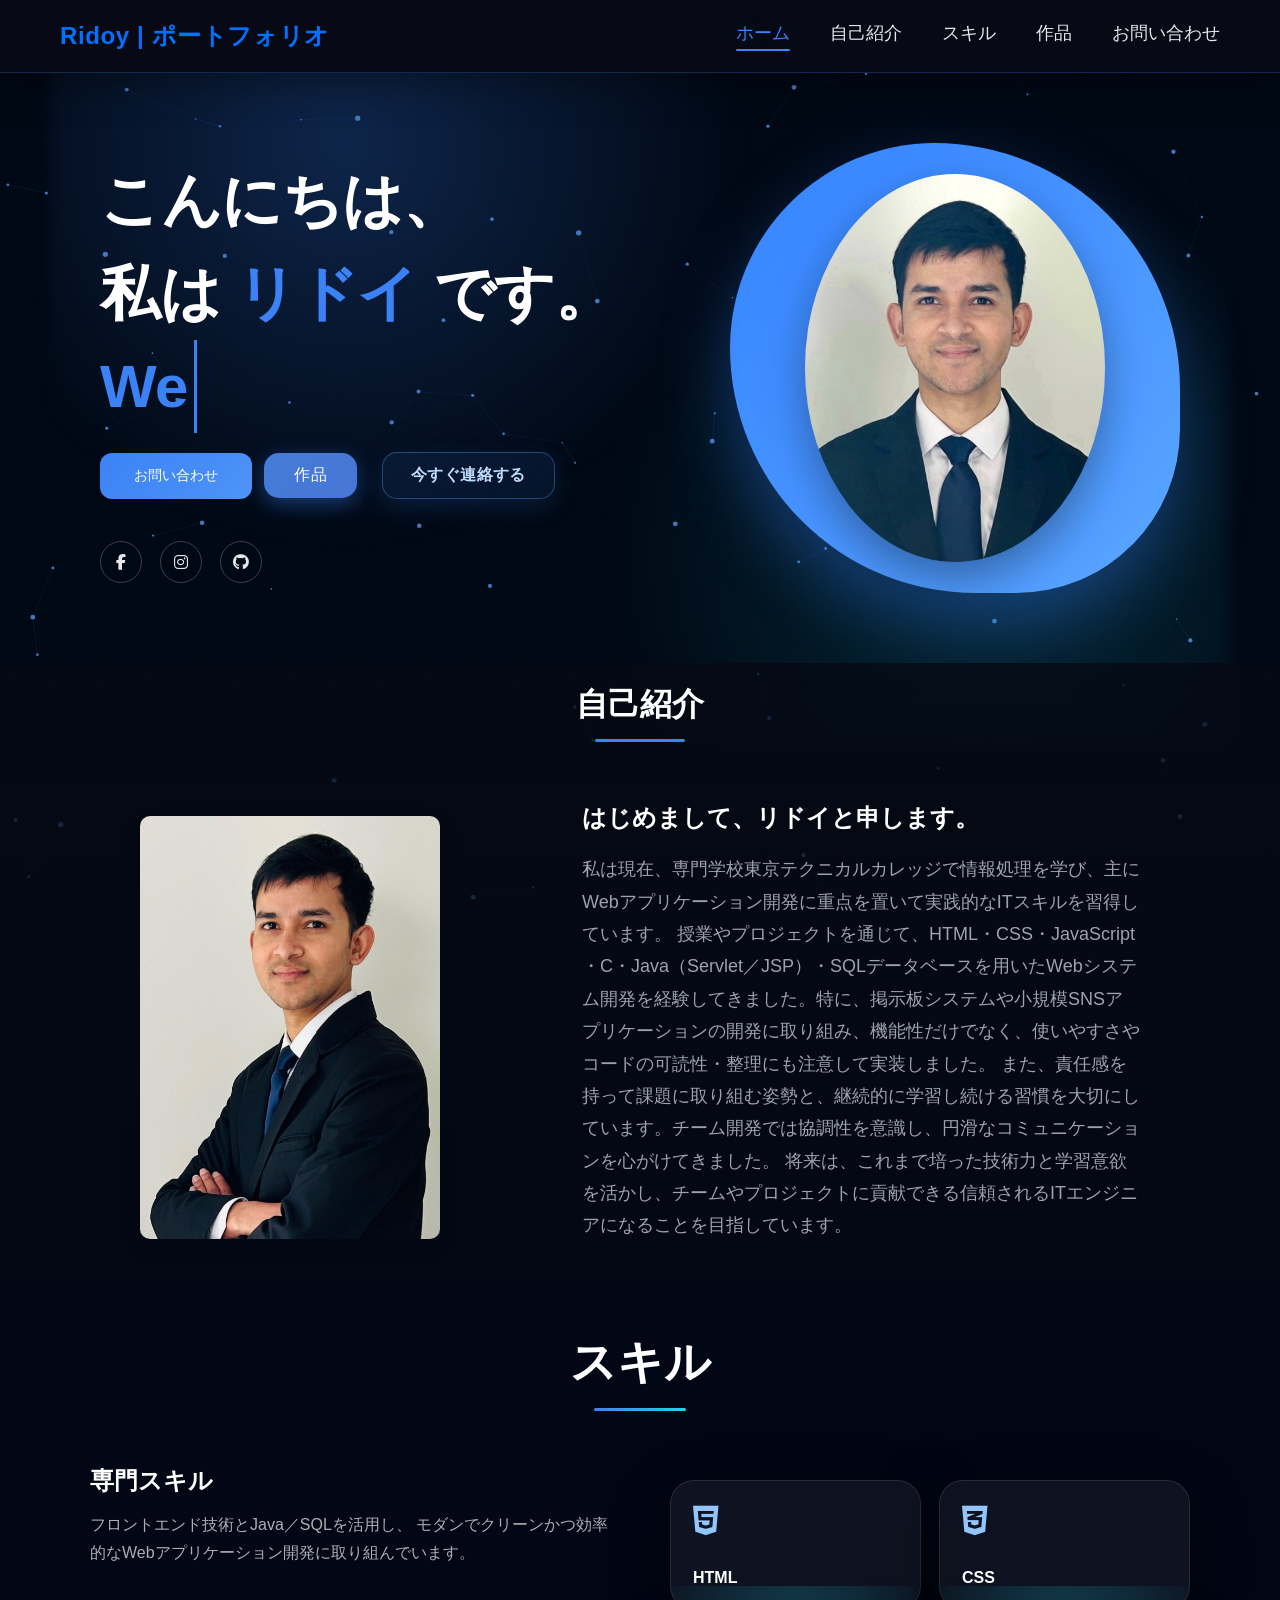
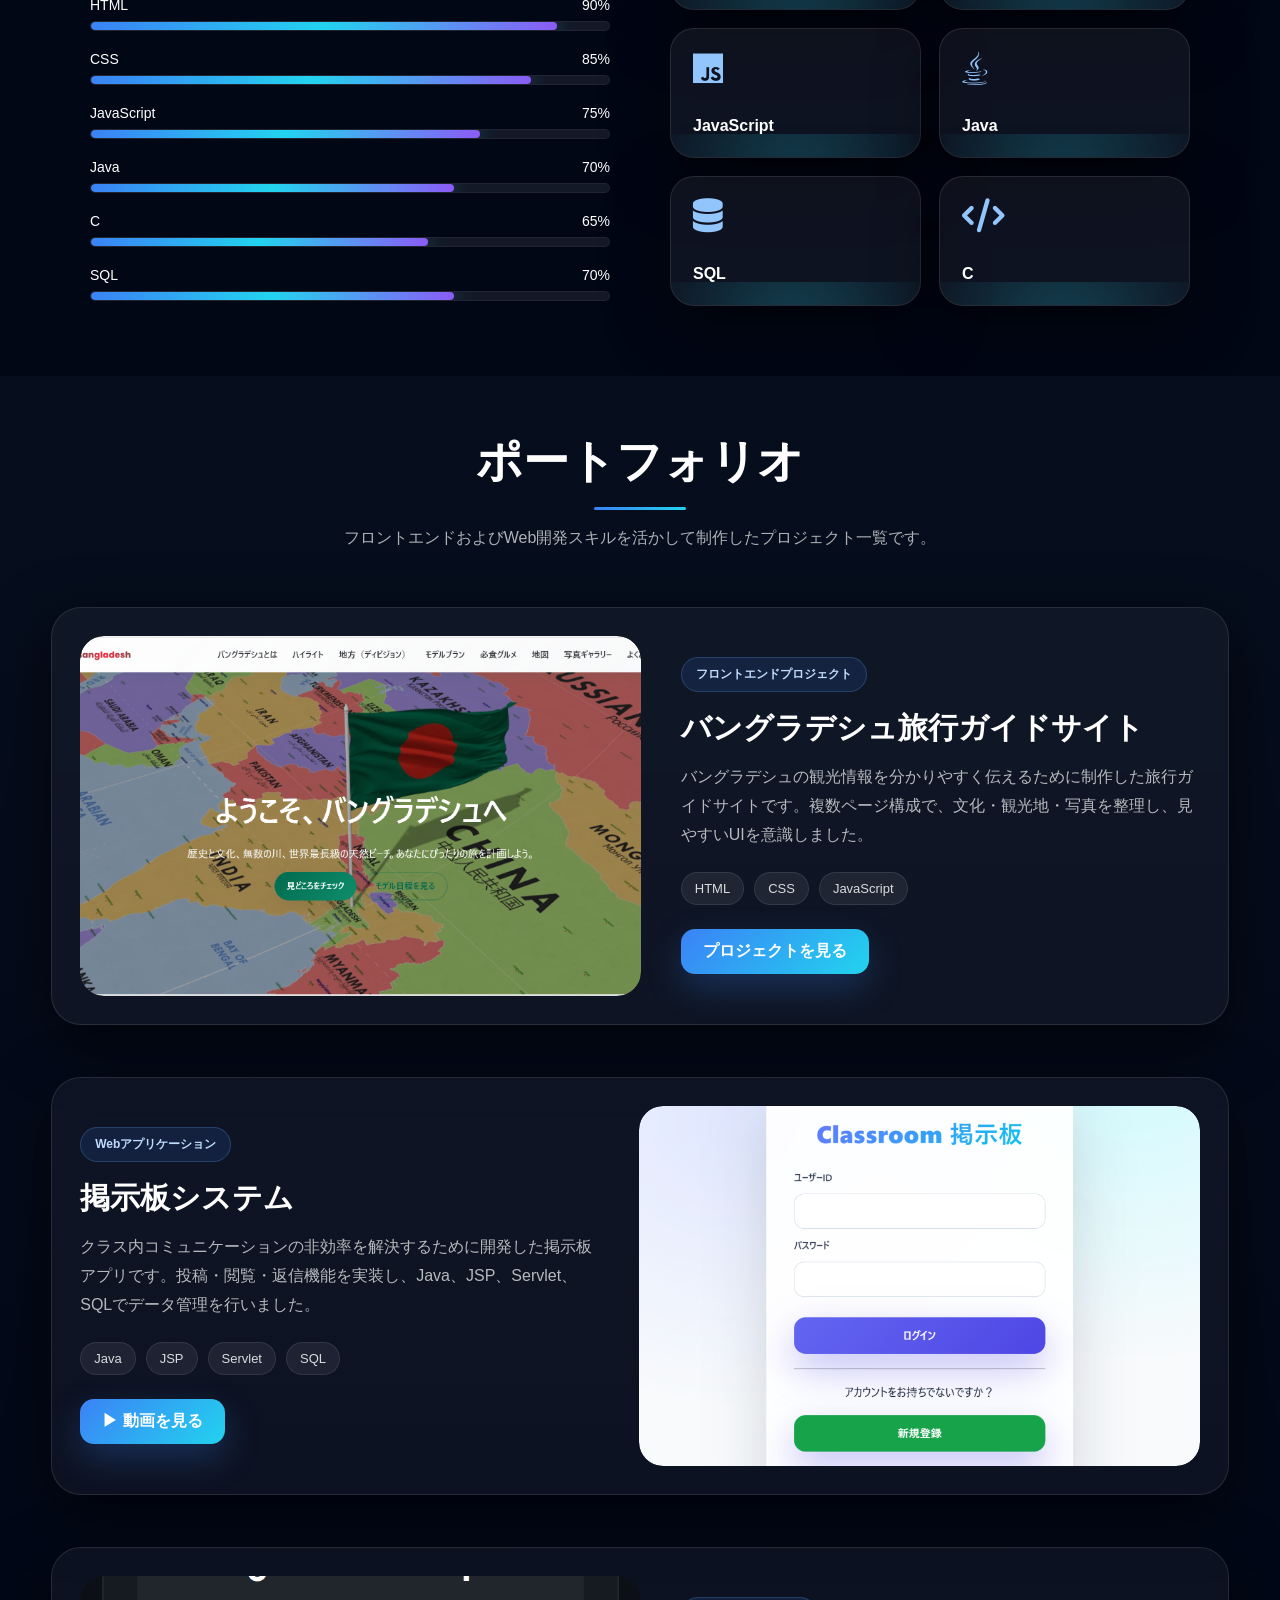
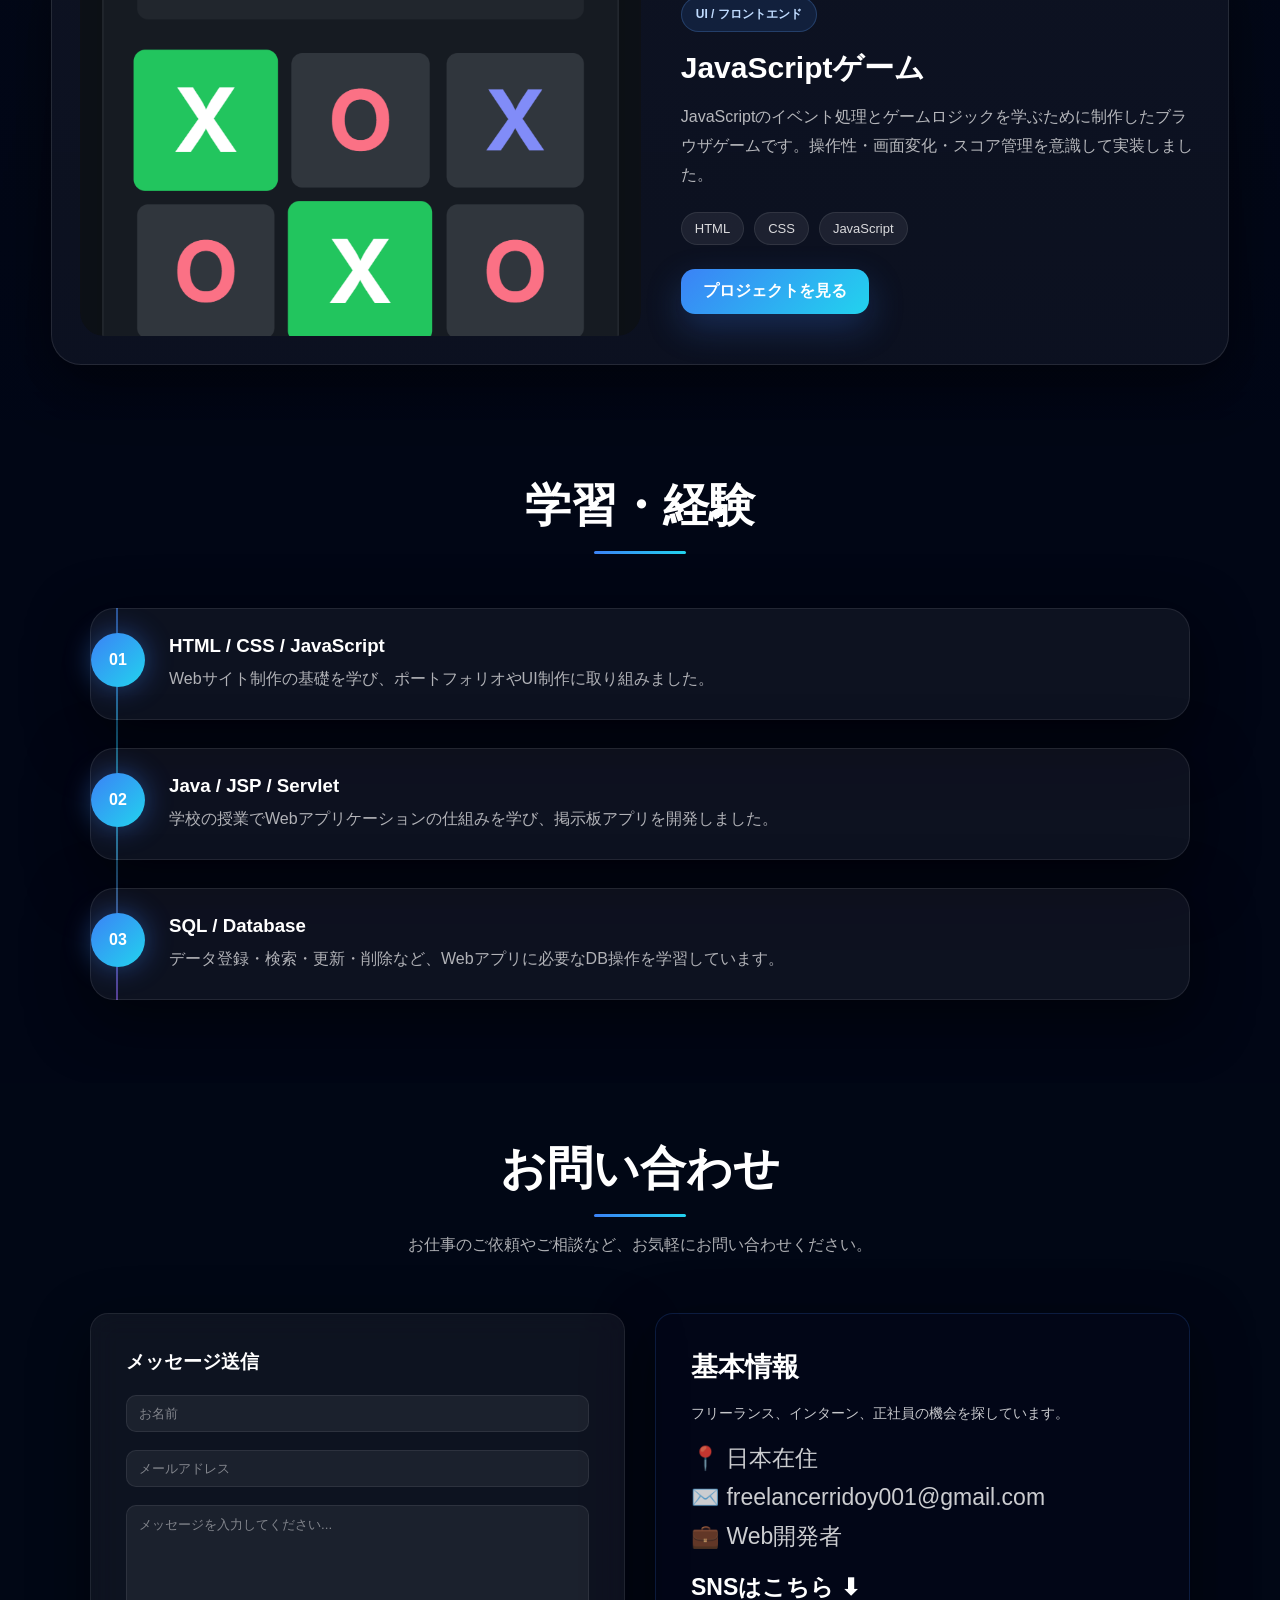
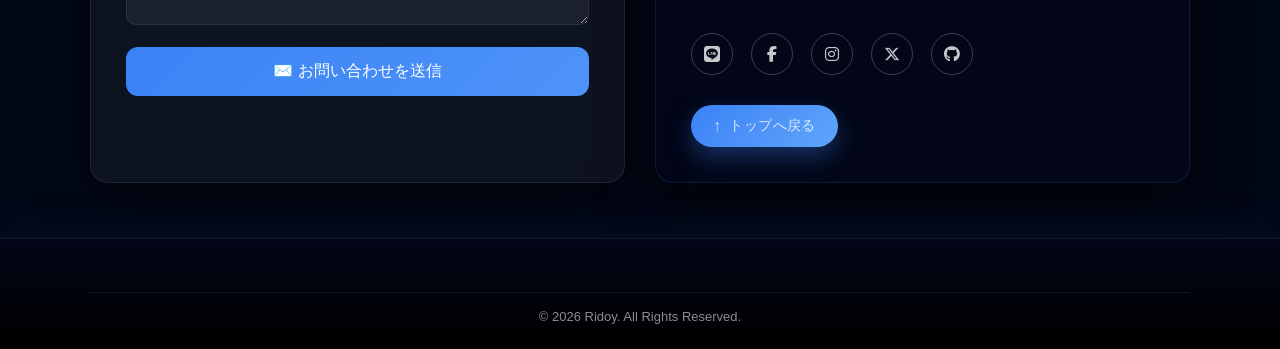
==== commit 8fd647d3: "ポートフォリオ最終更新" ====
--- a/index.html
+++ b/index.html
@@ -3,7 +3,7 @@
 <head>
   <meta charset="UTF-8">
   <meta name="viewport" content="width=device-width, initial-scale=1.0">
-  <title>Ridoy | Webデザイナー</title>
+  <title>リドイ | ポートフォリオ</title>
   <link rel="stylesheet" href="style.css">
   <link rel="stylesheet"
       href="https://cdnjs.cloudflare.com/ajax/libs/font-awesome/6.5.1/css/all.min.css">
@@ -16,6 +16,7 @@
   <div class="cursor-ring" id="cursorRing" aria-hidden="true"></div>
 <header class="navbar">
   <a class="logo" href="#top">Ridoy | ポートフォリオ</a>
+  
   <nav id="navLinks">
     <a class="active" href="#home">ホーム</a>
     <a href="#about">自己紹介</a>
@@ -40,10 +41,10 @@
   作品
 </a>
 
-<a class="hirebtn magnet" href="mailto:freelancerridoy001@gmail.com">
+<a class="hirebtn magnet"
+   href="mailto:freelancerridoy001@gmail.com?subject=Portfolio%20Contact&body=Hello%20Ridoy%2C%0A%0AI%20saw%20your%20portfolio.%20I%20would%20like%20to%20contact%20you.%0A%0AName%3A%0AMessage%3A">
   今すぐ連絡する
 </a>
-
     <div class="social">
       <a href="https://www.facebook.com/ridoyjapan" target="_blank" aria-label="Facebook">
         <i class="fab fa-facebook-f"></i>
@@ -79,7 +80,7 @@
       <p>
         私は現在、専門学校東京テクニカルカレッジで情報処理を学び、主にWebアプリケーション開発に重点を置いて実践的なITスキルを習得しています。
 
-授業やプロジェクトを通じて、HTML・CSS・JavaScript</br>・C・Java（Servlet／JSP）・SQLデータベースを用いたWebシステム開発を経験してきました。特に、掲示板システムや小規模SNSアプリケーションの開発に取り組み、機能性だけでなく、使いやすさやコードの可読性・整理にも注意して実装しました。
+授業やプロジェクトを通じて、HTML・CSS・JavaScript<br>・C・Java（Servlet／JSP）・SQLデータベースを用いたWebシステム開発を経験してきました。特に、掲示板システムや小規模SNSアプリケーションの開発に取り組み、機能性だけでなく、使いやすさやコードの可読性・整理にも注意して実装しました。
 
 また、責任感を持って課題に取り組む姿勢と、継続的に学習し続ける習慣を大切にしています。チーム開発では協調性を意識し、円滑なコミュニケーションを心がけてきました。
 
@@ -216,7 +217,7 @@
       <div class="section-heading">
         
         <h2>お問い合わせ</h2>
-        <p>プロジェクトやお仕事のご相談はお気軽にご連絡ください。</p>
+        <p>お仕事のご依頼やご相談など、お気軽にお問い合わせください。</p>
       </div>
 
       <div class="contact-grid">
@@ -224,24 +225,21 @@
           <h3>メッセージ送信</h3>
 
           <form id="contactForm">
-            <div class="form-group">
-              <label for="name">お名前</label>
-              <input id="name" name="name" type="text" placeholder="山田 太郎" required>
-            </div>
-
-            <div class="form-group">
-              <label for="email">メールアドレス</label>
-              <input id="email" name="email" type="email" placeholder="example@email.com" required>
-            </div>
-
-            <div class="form-group">
-              <label for="message">メッセージ</label>
-              <textarea id="message" name="message" rows="5" placeholder="内容をご記入ください..." required></textarea>
-            </div>
-
-            <button type="submit" class="send-btn magnet">送信 🚀</button>
-            <p class="form-msg" id="formMsg"></p>
-          </form>
+  <div class="form-group">
+    <input id="name" type="text" placeholder="お名前" required>
+  </div>
+
+  <div class="form-group">
+    <input id="email" type="email" placeholder="メールアドレス" required>
+  </div>
+
+  <div class="form-group">
+    <textarea id="message" placeholder="メッセージを入力してください..." required></textarea>
+  </div>
+
+ <button type="submit" class="send-btn">✉️ お問い合わせを送信</button>
+  <p class="form-msg" id="formMsg"></p>
+</form>
         </div>
 
         <div class="contact-card info dark tilt-card">
@@ -256,12 +254,36 @@
 
           <h4 class="connect-me">SNSはこちら ⬇</h4>
 
-          <div class="social">
-            <a class="magnet" href="https://www.facebook.com/ridoyjapan" target="_blank" rel="noopener" aria-label="Facebook"><i class="fab fa-facebook-f"></i></a>
-            <a class="magnet" href="https://www.instagram.com/ridoyjapan" target="_blank" rel="noopener" aria-label="Instagram"><i class="fab fa-instagram"></i></a>
-            <a class="magnet" href="https://x.com/ridoyx2001" target="_blank" rel="noopener" aria-label="X"><i class="fab fa-x-twitter"></i></a>
-            <a class="magnet" href="https://github.com/ridoyjp" target="_blank" rel="noopener" aria-label="GitHub"><i class="fab fa-github"></i></a>
-          </div>
+ <div class="social">
+
+  <!-- ✅ LINE -->
+  <a class="magnet" href="https://line.me/ti/p/~ridoy2001" target="_blank" aria-label="LINE">
+    <i class="fab fa-line"></i>
+  </a>
+
+  <!-- Facebook -->
+  <a class="magnet" href="https://www.facebook.com/ridoyjapan" target="_blank">
+    <i class="fab fa-facebook-f"></i>
+  </a>
+
+  <!-- Instagram -->
+  <a class="magnet" href="https://www.instagram.com/ridoyjapan" target="_blank">
+    <i class="fab fa-instagram"></i>
+  </a>
+
+  <!-- X -->
+  <a class="magnet" href="https://x.com/ridoyx2001" target="_blank">
+    <i class="fab fa-x-twitter"></i>
+  </a>
+
+  <!-- GitHub -->
+  <a class="magnet" href="https://github.com/ridoyjp" target="_blank">
+    <i class="fab fa-github"></i>
+  </a>
+
+  
+
+</div>
 
           <a href="#top" class="back-top-btn magnet">トップへ戻る</a>
         </div>
--- a/style.css
+++ b/style.css
@@ -67,6 +67,7 @@
 /* Body */
 body{
   background: #000814;
+  color: var(--text-main);
   position: relative;
 }
 
@@ -131,7 +132,7 @@
   top:0;
   z-index:1000;
 
-  background: rgba(255,255,255,.85);
+  background: rgba(8, 14, 43, 0.85);
   backdrop-filter: blur(10px);
   border-bottom: 1px solid var(--border);
 
@@ -1364,50 +1365,7 @@
     justify-content:center;
   }
 }
-@media(max-width:900px){
-  .navbar{ padding:16px 24px; }
-  .navbar nav a{ margin-left:20px; font-size:16px; }
-
-  .hero{
-    flex-direction:column-reverse;
-    text-align:center;
-  }
-  .hero-right .blob{
-    width:320px;
-    height:320px;
-    margin-bottom:30px;
-  }
-  .hero-right img{ width:240px; }
-  .social{ justify-content:center; }
-
-  .about-content{ grid-template-columns: 1fr; gap: 40px; text-align:center; }
-  .about-text{ text-align:center; }
-
-  .skills-content{ grid-template-columns: 1fr; }
-  .skills-right{ margin-top: 40px; }
-  .skills-right img{ width: 100%; }
-
-  .work-grid{
-    grid-template-columns: 1fr;
-    gap: 30px;
-  }
-  .contact-grid{ grid-template-columns: 1fr; }
-}
-
-@media (max-width: 600px){
-  .navbar{ padding: 14px 16px; }
-  .logo{ font-size: 20px; }
-  .navbar nav a{ margin-left: 14px; font-size: 15px; }
-
-  .work-header h2{ font-size: 34px; }
-}
-
-@media (max-width: 420px){
-  .hero{ padding: 56px 16px; }
-  .hero-right .blob{ width: 260px; height: 260px; }
-  .hero-right img{ width: 200px; }
-  .social a{ width: 38px; height: 38px; }
-}
+
 
 /* UNIQUE HOVER MOVE ANIMATION */
 .portfolio-item,
@@ -1425,7 +1383,7 @@
 
 .workbtn:hover,
 .project-btn:hover {
-  animation: hoverMove .6s ease infinite alternate;
+  animation: hoverMove .6s ease 1 alternate;
 }
 
 @keyframes hoverMove {
@@ -1440,12 +1398,8 @@
 
 
 .social a:hover {
-  transform: translateY(-8px) scale(1.12) rotate(8deg);
-}
-
-
-
-
+  transform: translateY(-3px) scale(1.05);
+}
 
 
 /* ================= ULTRA PREMIUM ADDITIONS ================= */
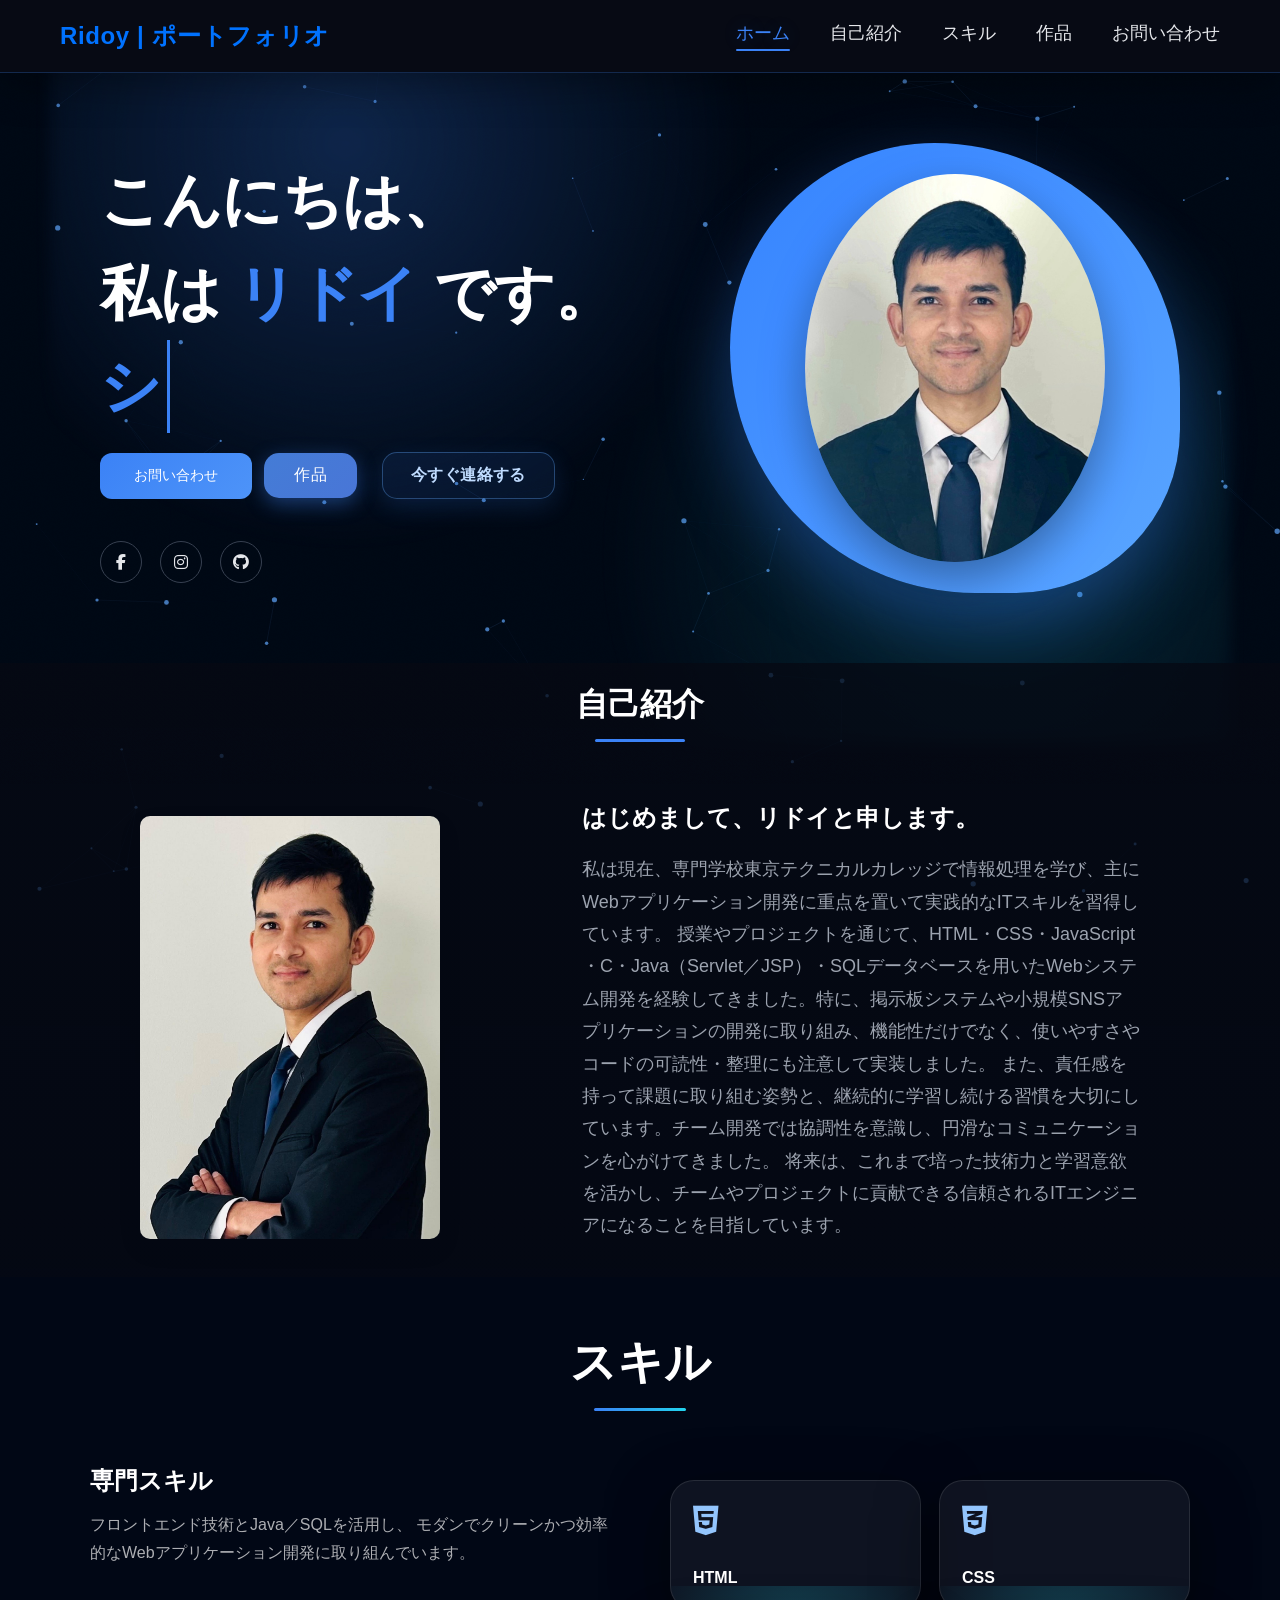
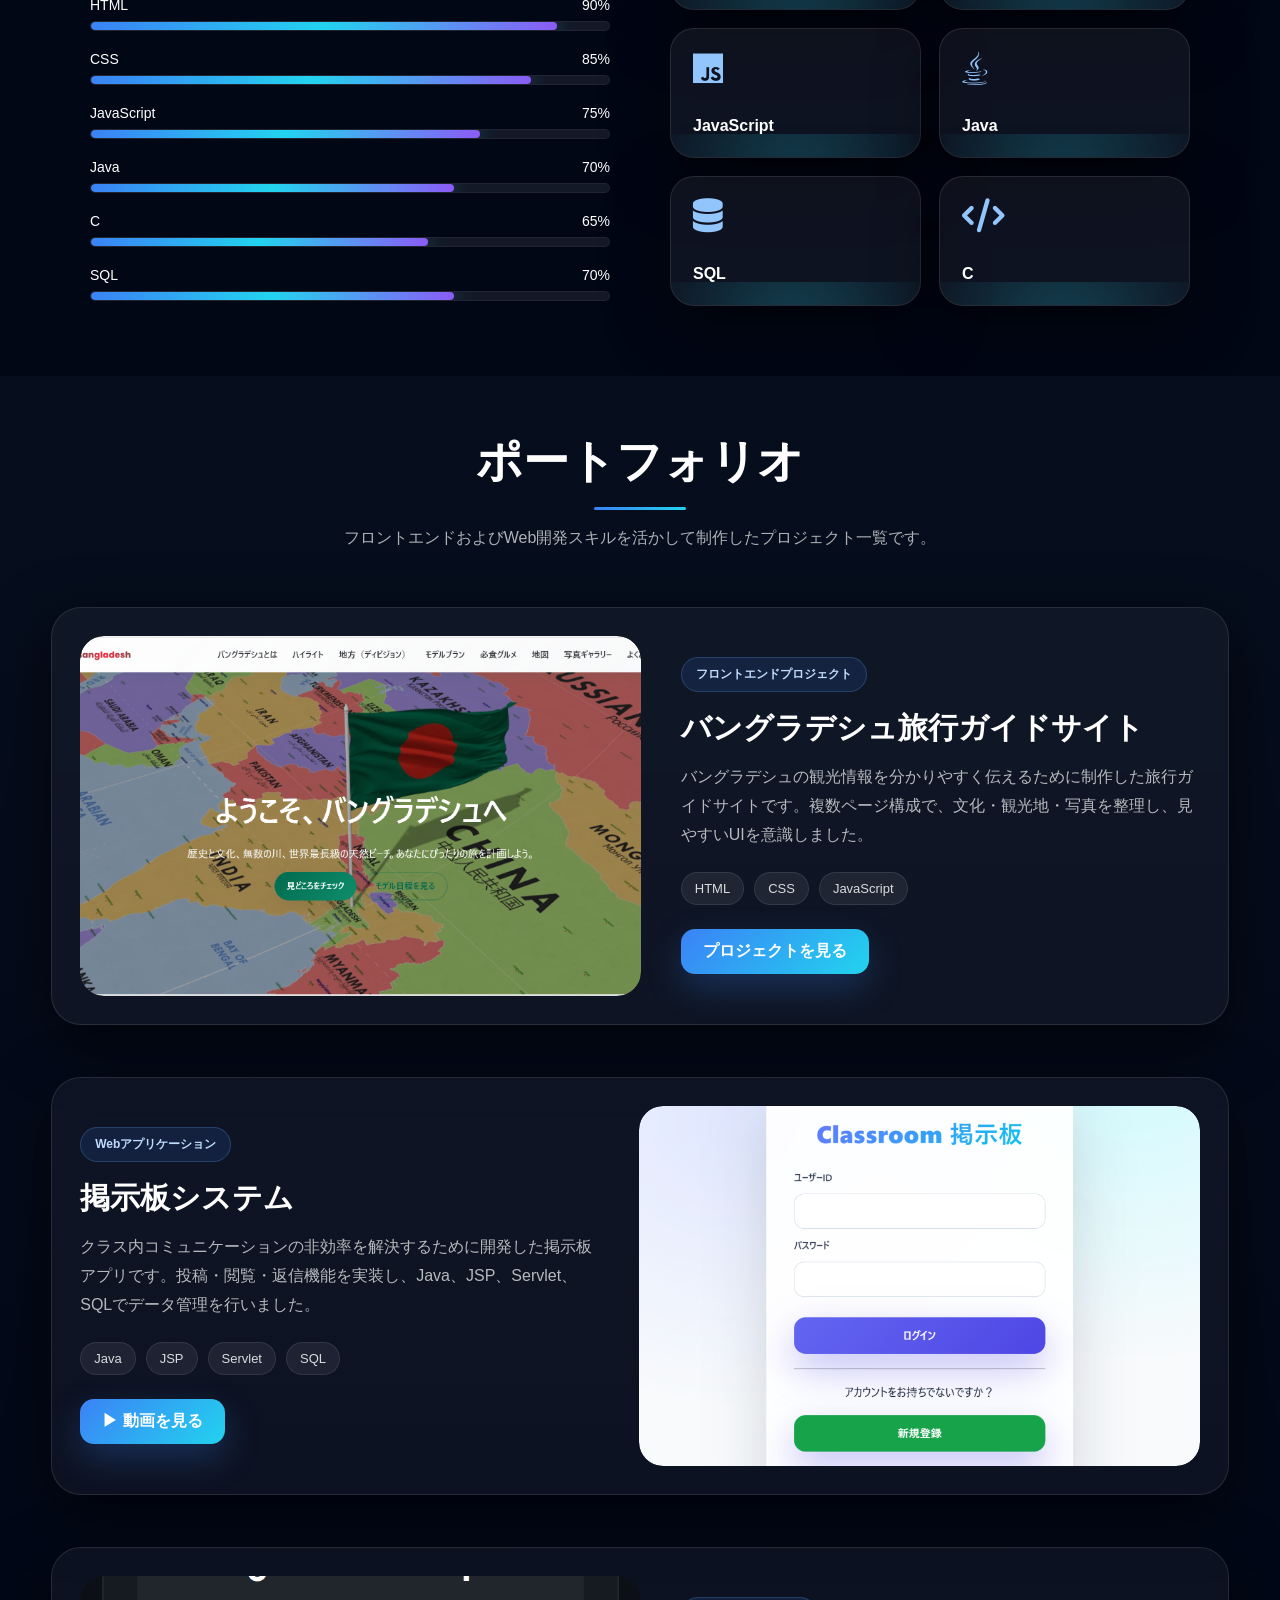
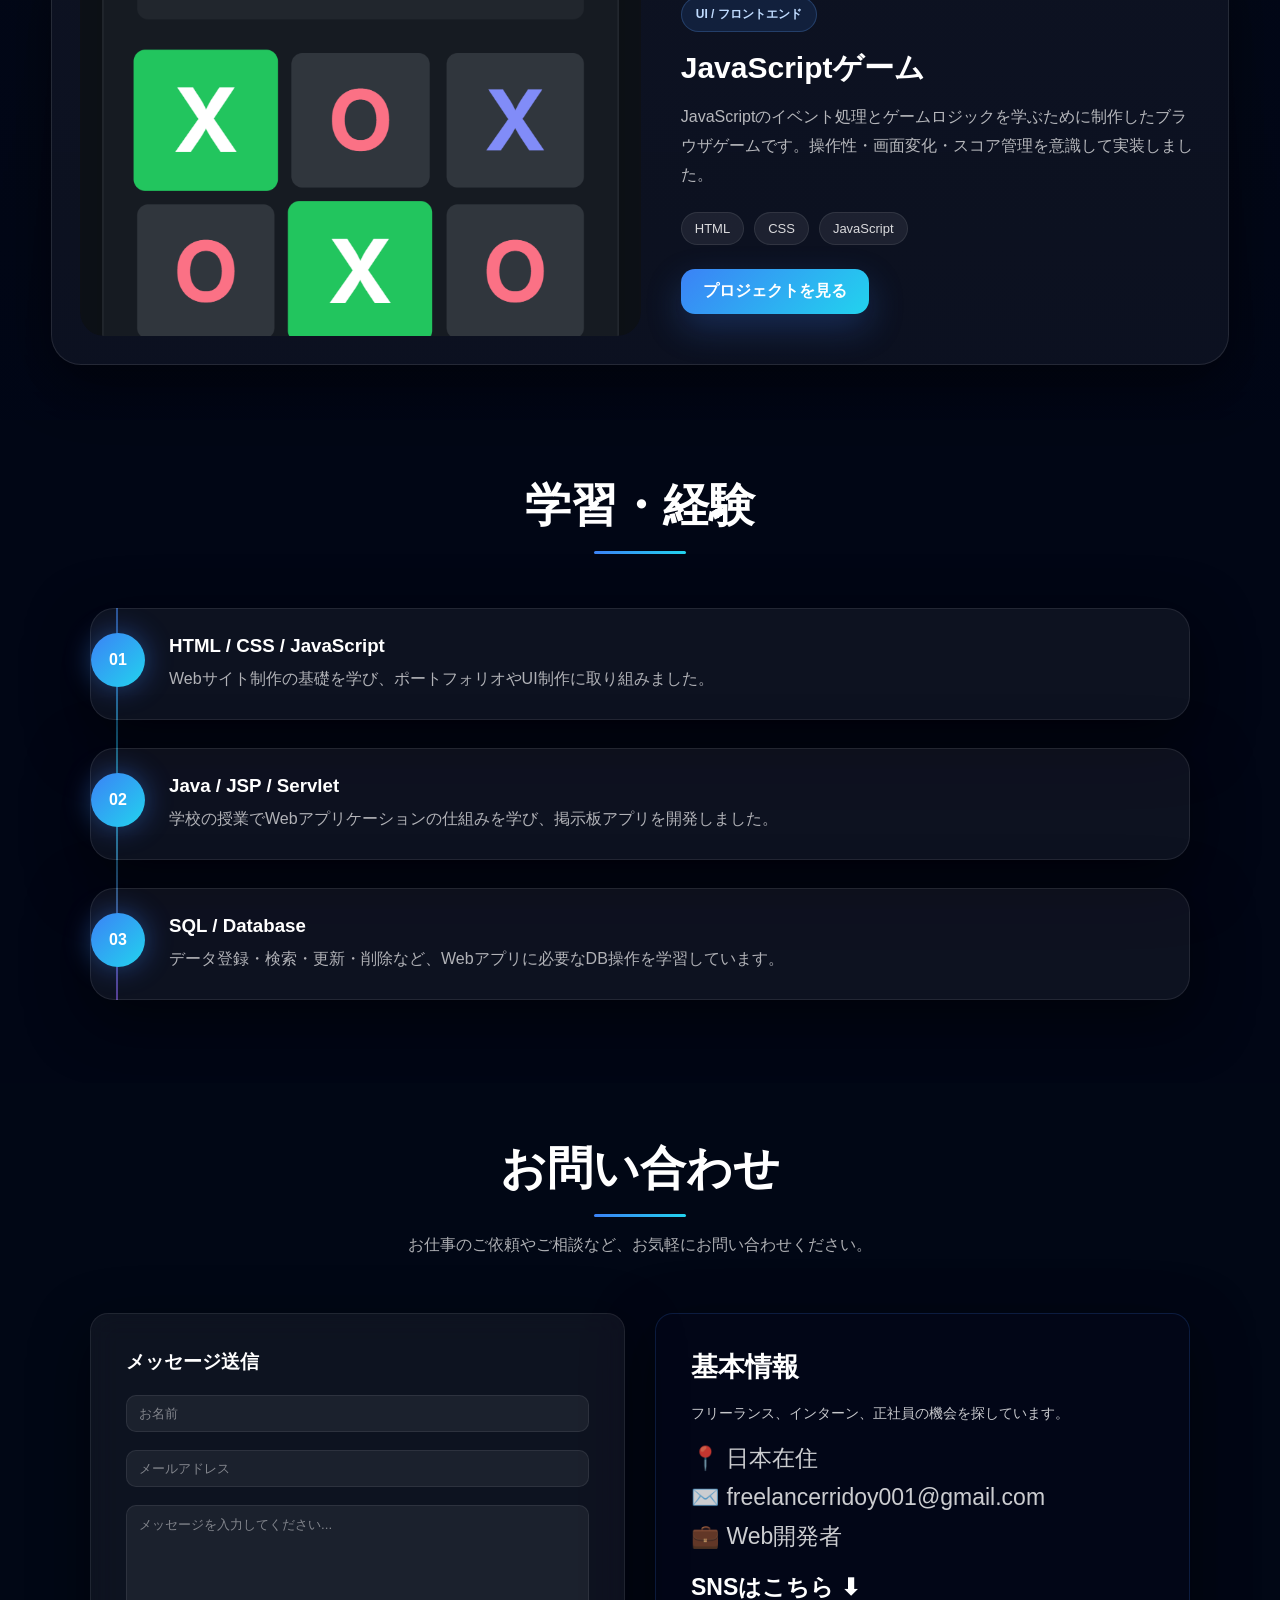
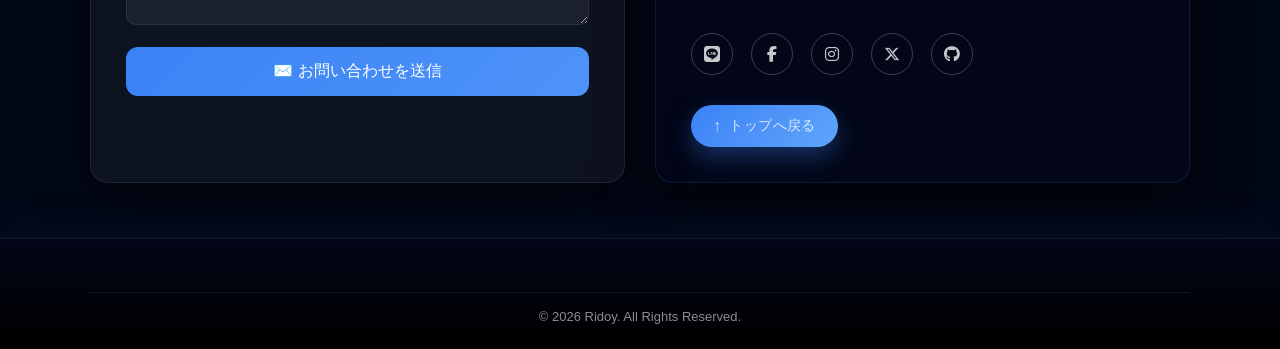
==== commit 92f7755b: "LINEリンク更新" ====
--- a/index.html
+++ b/index.html
@@ -257,7 +257,7 @@
  <div class="social">
 
   <!-- ✅ LINE -->
-  <a class="magnet" href="https://line.me/ti/p/~ridoy2001" target="_blank" aria-label="LINE">
+  <a class="magnet" href="https://line.me/ti/p/t9oHN_dOe0" target="_blank" rel="noopener" aria-label="LINEで連絡">
     <i class="fab fa-line"></i>
   </a>
 
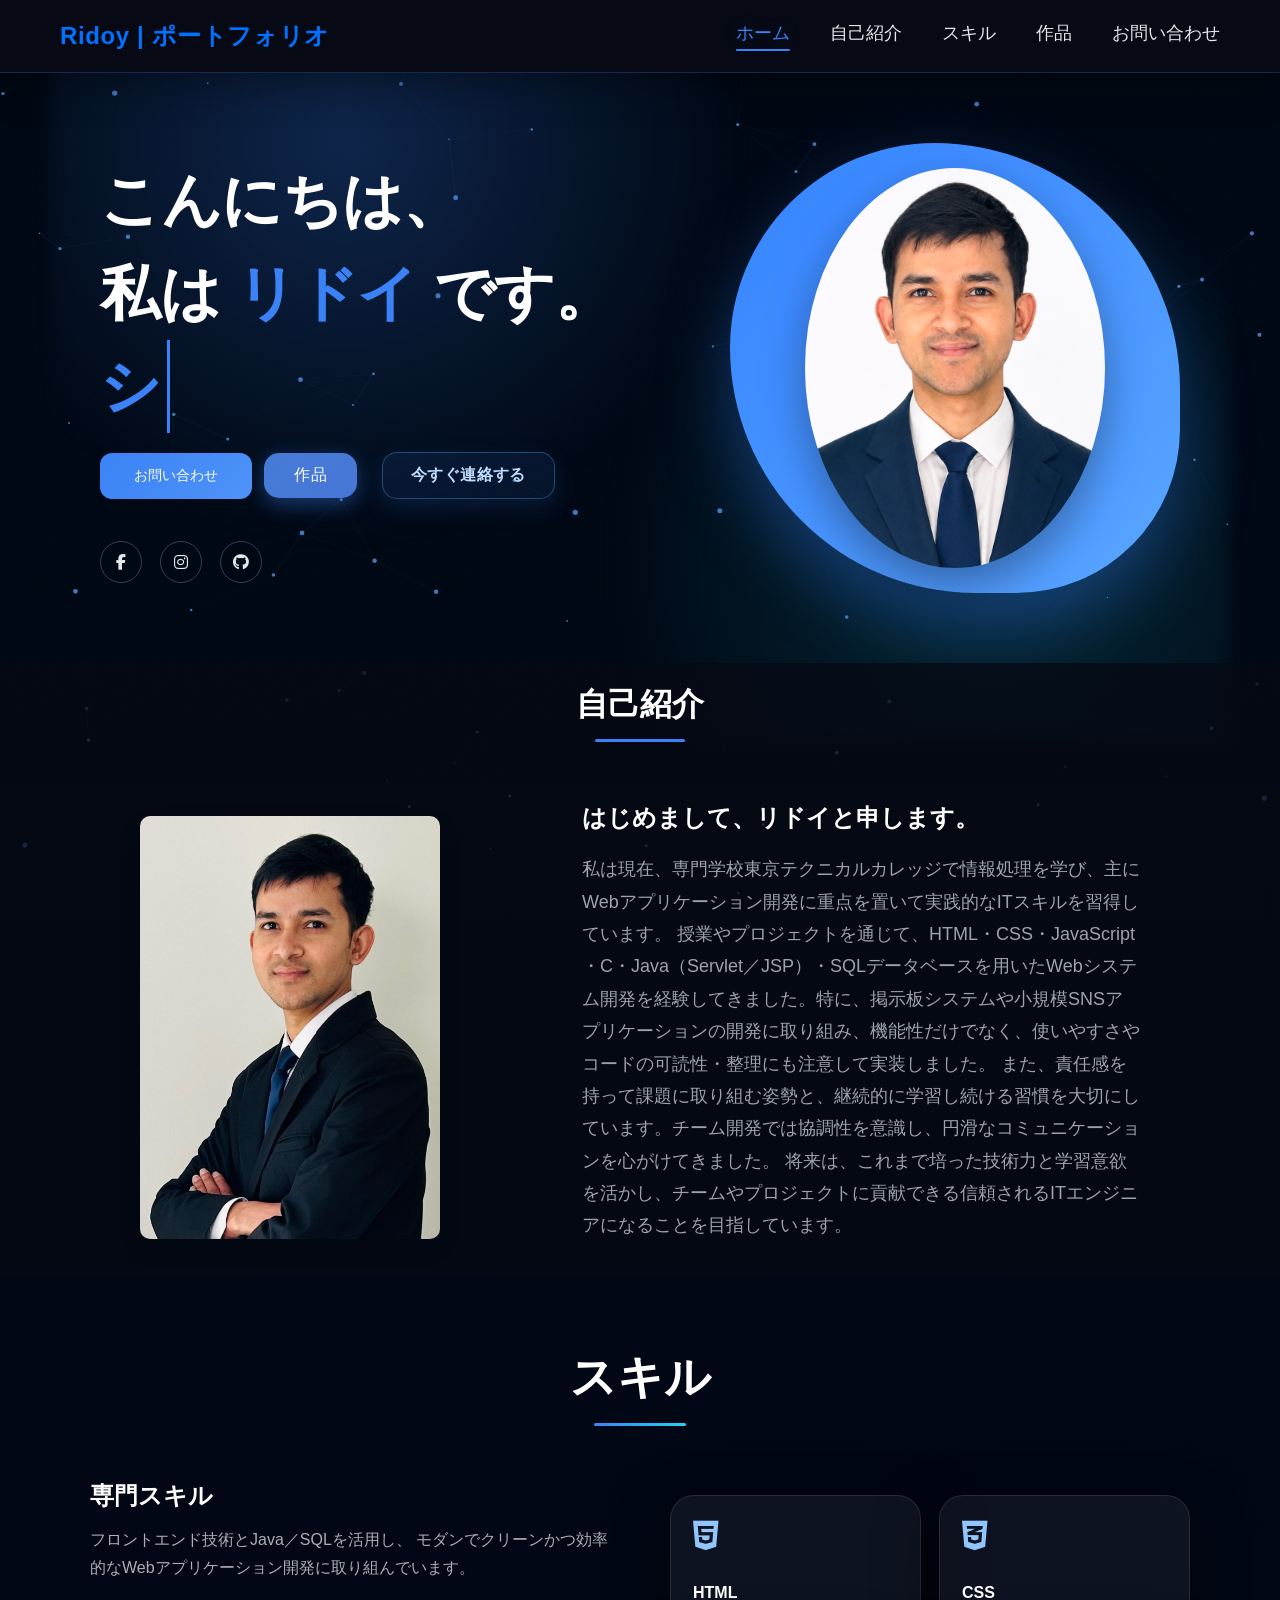
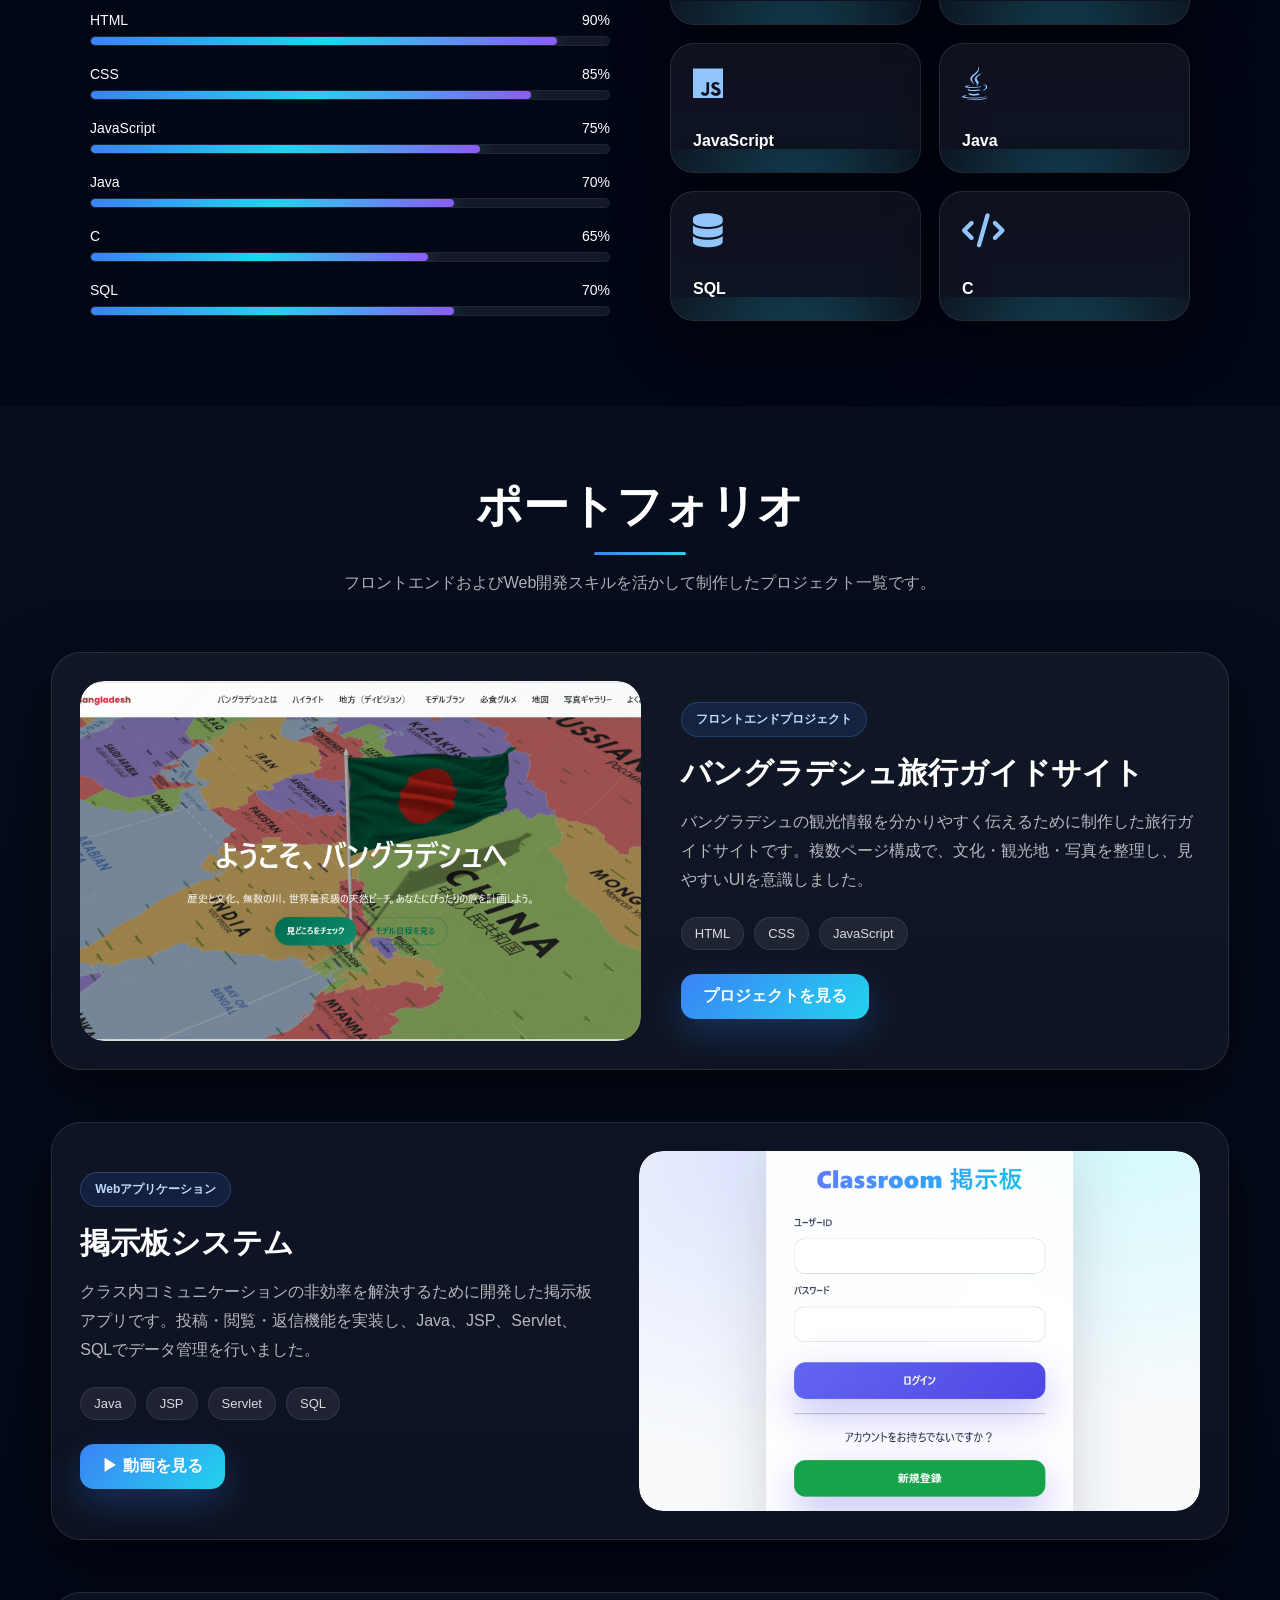
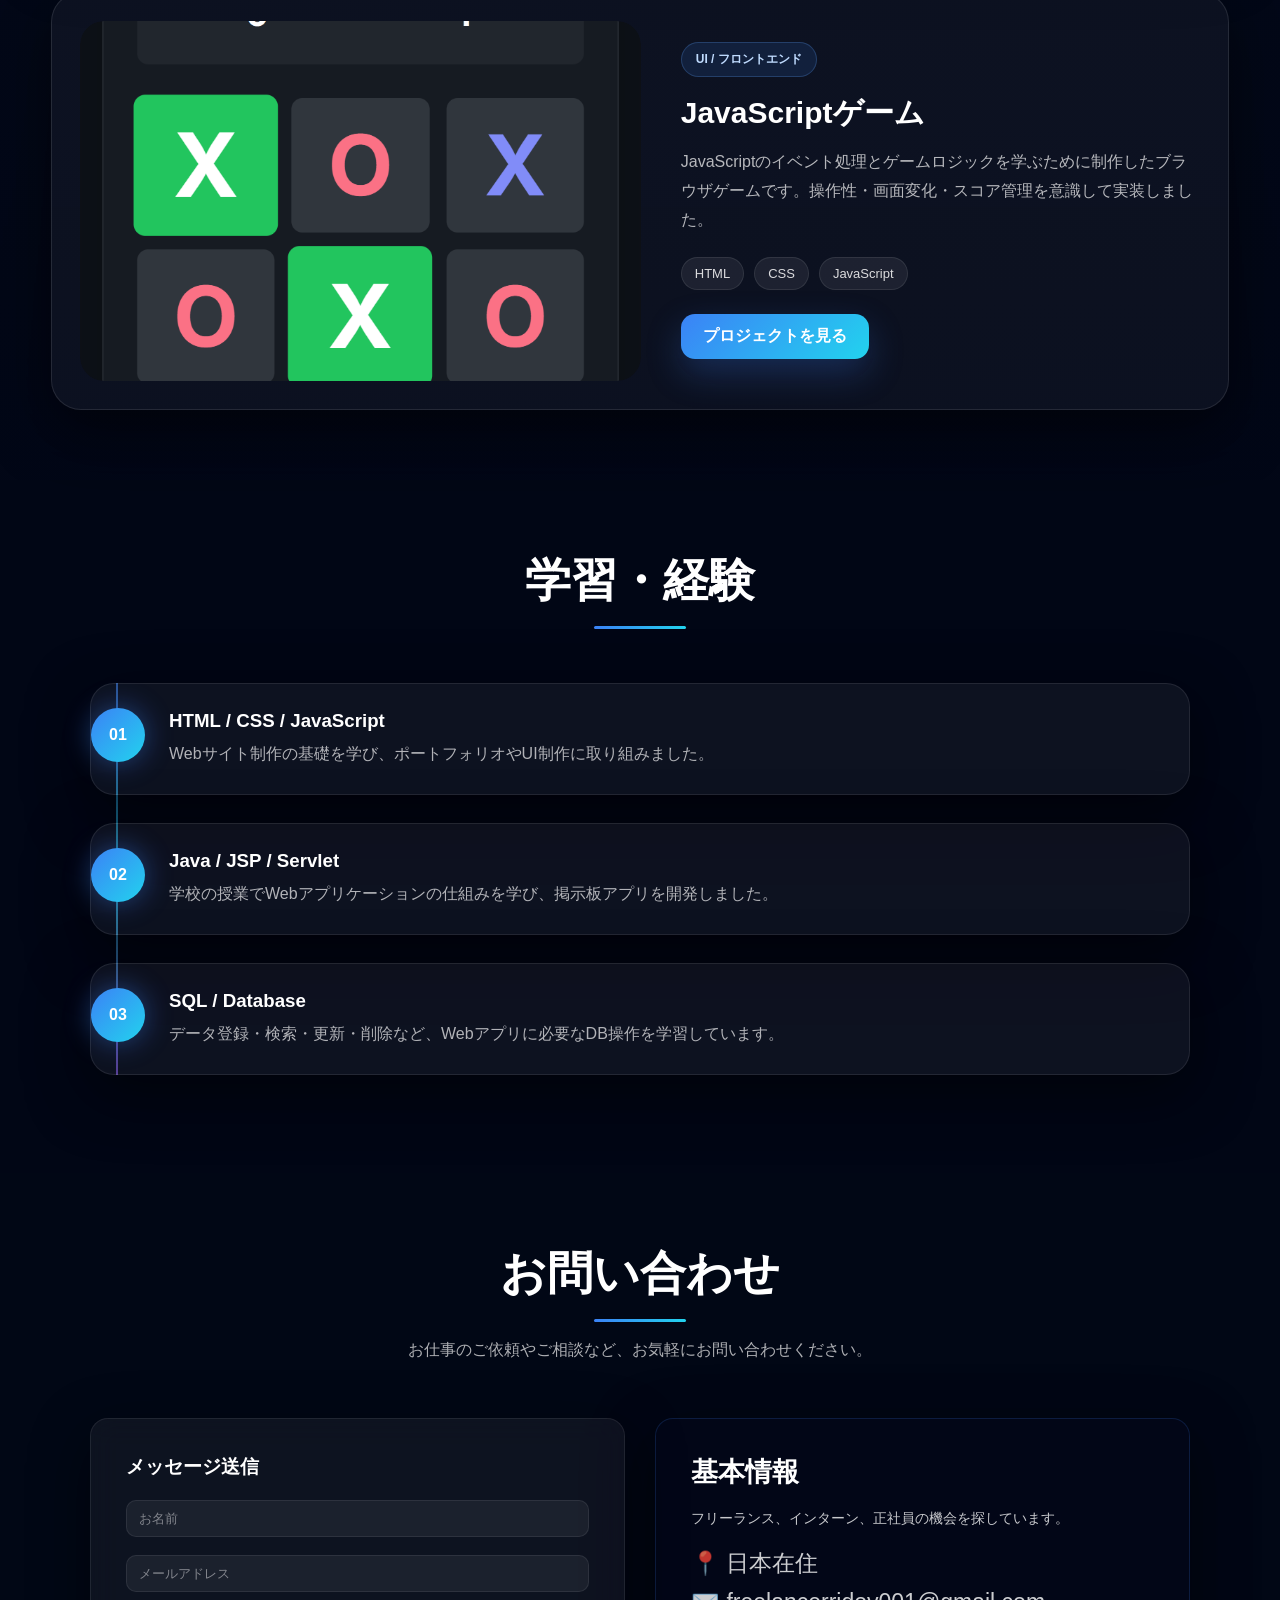
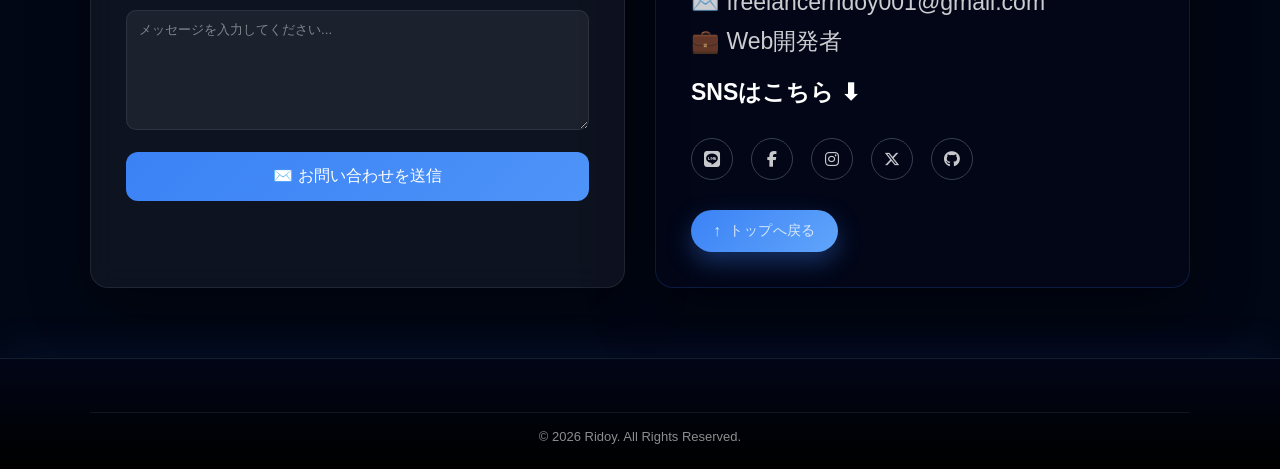
==== commit 80607352: "Improve portfolio UI and responsive design" ====
--- a/index.html
+++ b/index.html
@@ -62,7 +62,7 @@
 
   <div class="hero-right">
     <div class="blob">
-      <img src="images/Ridoy_latest.JPG" alt="プロフィール">
+      <img src="images/Ridoy_job_cv.png" alt="プロフィール">
     </div>
   </div>
 </section>
--- a/style.css
+++ b/style.css
@@ -1539,3 +1539,83 @@
   background:rgba(8, 14, 43, 0.92) !important;
   box-shadow:0 16px 55px rgba(0,0,0,.45);
 }
+
+/* =========================================
+   FINAL RESPONSIVE & UI FIXES (ADD AT END)
+   ========================================= */
+
+/* 📌 1. Blob overflow fix (mobile screen এ কাটবে না) */
+.hero-right .blob{
+  max-width: 90vw;
+  max-height: 90vw;
+}
+
+/* 📌 2. Tablet layout fix (portfolio stack হবে) */
+@media (max-width: 1024px){
+  .portfolio-item{
+    grid-template-columns: 1fr;
+  }
+
+  .portfolio-item.reverse{
+    grid-template-columns: 1fr;
+  }
+
+  .portfolio-image img{
+    height: auto;
+  }
+}
+
+/* 📌 3. Contact input mobile fix (input বড় হবে) */
+@media (max-width: 480px){
+  .form-group input,
+  .form-group textarea{
+    padding: 12px 14px;
+    font-size: 16px;
+  }
+}
+
+/* 📌 4. Button mobile fix (tap friendly size) */
+@media (max-width: 600px){
+  .btn,
+  .workbtn,
+  .hirebtn,
+  .project-btn{
+    padding: 14px 20px;
+    font-size: 15px;
+  }
+}
+
+/* 📌 5. Section spacing responsive fix */
+.section{
+  padding: clamp(40px, 6vw, 70px) 0;
+}
+
+/* 📌 6. Horizontal scroll remove (side scroll বন্ধ) */
+body{
+  overflow-x: hidden;
+}
+
+/* 📌 7. All images responsive */
+img{
+  max-width: 100%;
+  height: auto;
+}
+
+/* 📌 8. Ultra small device fix (320px phones) */
+@media (max-width: 360px){
+  .title{
+    font-size: 28px;
+  }
+
+  .hero-left h1{
+    font-size: 30px;
+  }
+
+  .section-title{
+    font-size: 26px;
+  }
+}
+
+/* =========================================
+   END OF FIXES
+   ========================================= */
